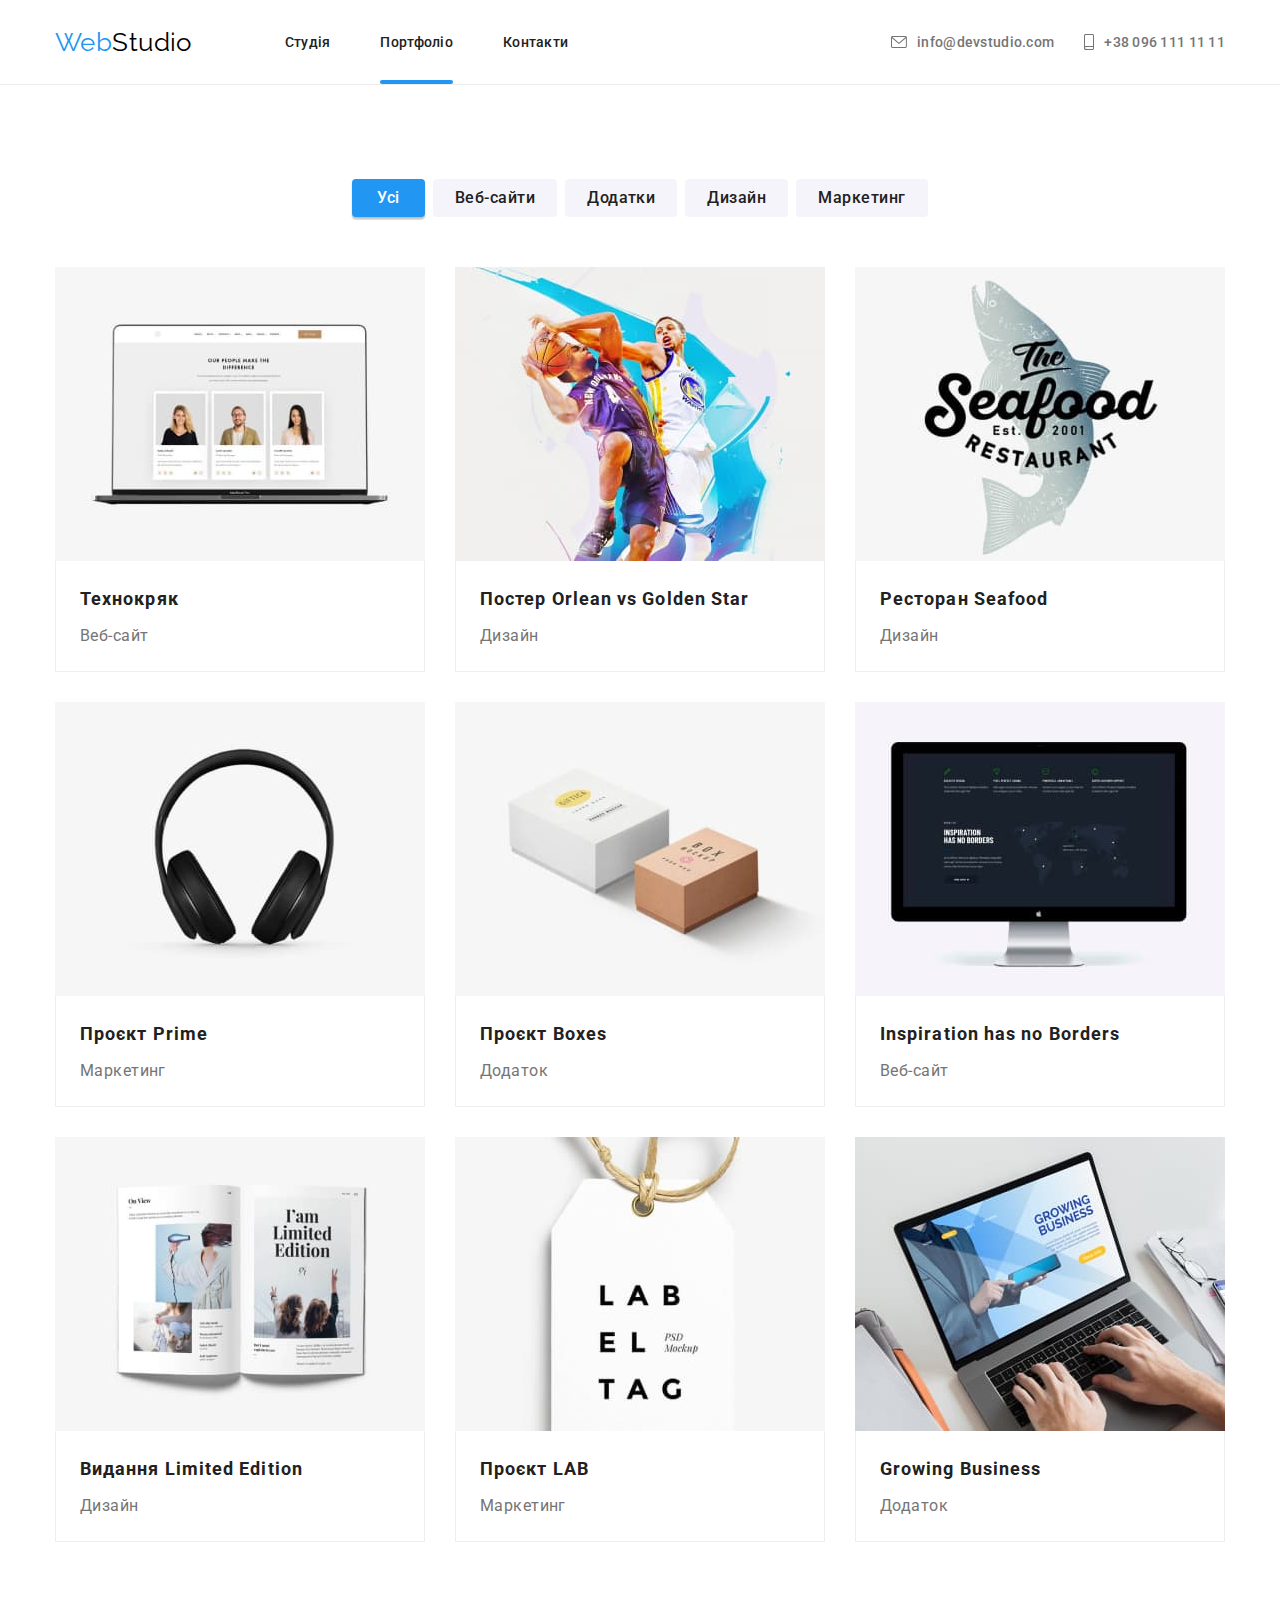
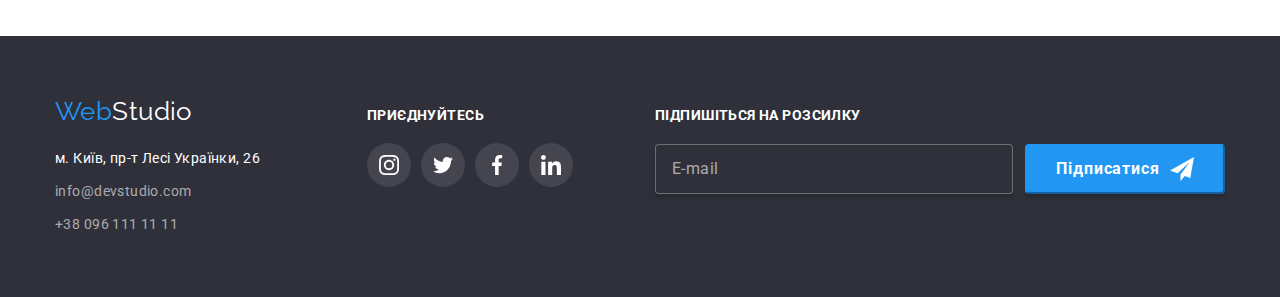
==== potfolio.html @ 87afaa9d "Initial commit" ====
<!DOCTYPE html>
<html lang="uk">
	<head>
		<meta charset="UTF-8" />
		<meta http-equiv="X-UA-Compatible" content="IE=edge" />
		<meta name="viewport" content="width=device-width, initial-scale=1.0" />
		<title>Портфоліо</title>
		<link rel="preconnect" href="https://fonts.googleapis.com" />
		<link rel="preconnect" href="https://fonts.gstatic.com" crossorigin />
		<link
			href="https://fonts.googleapis.com/css2?family=Raleway:wght@700&family=Roboto:wght@400;500;700;900&display=swap"
			rel="stylesheet"
		/>
		<link
			rel="stylesheet"
			href=" https://cdnjs.cloudflare.com/ajax/libs/modern-normalize/1.1.0/modern-normalize.min.css"
		/>
		<link rel="stylesheet" href="./css/styles.css" />
	</head>
	<body>
		<!--Шапка-->
		<header class="header">
			<div class="container header-general">
				<nav class="header-nav">
					<a href="./index.html" lang="en" class="link logo">Web<span class="logo-header">Studio</span></a>
					<ul class="list header-nav-menu">
						<li class="header-nav-item"><a href="./index.html" class="link">Студія</a></li>
						<li class="header-nav-item">
							<a href="./potfolio.html" class="link menu-current">Портфоліо</a>
						</li>
						<li class="header-nav-item"><a href="#" class="link">Контакти</a></li>
					</ul>
				</nav>
				<ul class="list header-contacts">
					<li class="header-contacts-item">
						<a href="mailto:info@devstudio.com" class="link">
							<svg class="icon-mail" width="16" height="12">
								<use href="./images/sprite.svg#icon-header-envelope"></use>
							</svg>
							info@devstudio.com</a
						>
					</li>
					<li class="header-contacts-item">
						<a href="tel:+380961111111" class="link">
							<svg class="icon-phone" width="10" height="16">
								<use href="./images/sprite.svg#icon-header-smartphone"></use></svg
							>+38 096 111 11 11</a
						>
					</li>
				</ul>
			</div>
		</header>

		<main>
			<section class="section portfolio">
				<div class="container">
					<!-- Заголовок прихований -->
					<h1 class="portfolio-title">Портфоліо</h1>

					<!-- Фільтр портфоліо -->
					<ul class="list portfolio-filter">
						<li class="filter-item">
							<button type="button" class="filter-button filter-current">Усі</button>
						</li>
						<li class="filter-item">
							<button type="button" class="filter-button">Веб-сайти</button>
						</li>
						<li class="filter-item">
							<button type="button" class="filter-button">Додатки</button>
						</li>
						<li class="filter-item"><button type="button" class="filter-button">Дизайн</button></li>
						<li class="filter-item">
							<button type="button" class="filter-button">Маркетинг</button>
						</li>
					</ul>

					<!-- Список портфоліо -->

					<ul class="list cards-list">
						<li class="portfolio-item">
							<a href="" target="_blank" rel="noopener noreferrer" class="link portfolio-link">
								<div class="portfolio-card-thumb">
									<img class="card" src="./images/technocrack.jpg" alt="Технокряк" width="370" height="294" />

									<p class="portfolio-card-overlay">
										Ресурс пропонує комплексні пропозиції з різним рівнем функціоналу та сервісів. Все це дозволить
										відвідувачу отримати вичерпні відомості про компанію чи приватну особу.
									</p>
								</div>
								<div class="portfolio-card-footer">
									<h2 class="portfolio-sub-title">Технокряк</h2>
									<p class="portfolio-text">Веб-сайт</p>
								</div></a
							>
						</li>

						<li class="portfolio-item">
							<a href="" target="_blank" rel="noopener noreferrer" class="link portfolio-link">
								<div class="portfolio-card-thumb">
									<img
										class="card"
										src="./images/new-orlean-golden-star.jpg"
										alt="Постер New Orlean vs Golden Star"
										width="370"
										height="294"
									/>
									<p class="portfolio-card-overlay">
										Lorem ipsum dolor sit amet consectetur, adipisicing elit. Culpa quos eius quia eveniet sapiente sunt
										architecto tempora perspiciatis esse reiciendis!
									</p>
								</div>
								<div class="portfolio-card-footer">
									<h2 class="portfolio-sub-title"> Постер <span lang="en">Orlean vs Golden Star</span> </h2>
									<p class="portfolio-text">Дизайн</p>
								</div></a
							>
						</li>
						<li class="portfolio-item">
							<a href="" target="_blank" rel="noopener noreferrer" class="link portfolio-link">
								<div class="portfolio-card-thumb">
									<img class="card" src="./images/seafood.jpg" alt="Ресторан Seafood" width="370" height="294" />
									<p class="portfolio-card-overlay">
										Lorem ipsum dolor sit amet consectetur, adipisicing elit. Culpa quos eius quia eveniet sapiente sunt
										architecto tempora perspiciatis esse reiciendis!
									</p>
								</div>
								<div class="portfolio-card-footer">
									<h2 class="portfolio-sub-title">Ресторан <span lang="en">Seafood</span></h2>
									<p class="portfolio-text">Дизайн</p>
								</div></a
							>
						</li>
						<li class="portfolio-item">
							<a href="" target="_blank" rel="noopener noreferrer" class="link portfolio-link">
								<div class="portfolio-card-thumb">
									<img class="card" src="./images/prime.jpg" alt="Проєкт Prime" width="370" height="294" />
									<p class="portfolio-card-overlay">
										Lorem ipsum dolor sit amet consectetur, adipisicing elit. Culpa quos eius quia eveniet sapiente sunt
										architecto tempora perspiciatis esse reiciendis!
									</p>
								</div>
								<div class="portfolio-card-footer">
									<h2 class="portfolio-sub-title">Проєкт <span lang="en">Prime</span></h2>
									<p class="portfolio-text">Маркетинг</p>
								</div></a
							>
						</li>
						<li class="portfolio-item">
							<a href="" target="_blank" rel="noopener noreferrer" class="link portfolio-link">
								<div class="portfolio-card-thumb">
									<img class="card" src="./images/boxes.jpg" alt="Проєкт Boxes" width="370" height="294" />
									<p class="portfolio-card-overlay">
										Lorem ipsum dolor sit amet consectetur, adipisicing elit. Culpa quos eius quia eveniet sapiente sunt
										architecto tempora perspiciatis esse reiciendis!
									</p>
								</div>
								<div class="portfolio-card-footer">
									<h2 class="portfolio-sub-title">Проєкт <span lang="en">Boxes</span></h2>
									<p class="portfolio-text">Додаток</p>
								</div></a
							>
						</li>
						<li class="portfolio-item">
							<a href="" target="_blank" rel="noopener noreferrer" class="link portfolio-link">
								<div class="portfolio-card-thumb">
									<img
										class="card"
										src="./images/inspiration-has-no-border.jpg"
										alt="Inspiration has no Borders"
										width="370"
										height="294"
									/>
									<p class="portfolio-card-overlay">
										Lorem ipsum dolor sit amet consectetur, adipisicing elit. Culpa quos eius quia eveniet sapiente sunt
										architecto tempora perspiciatis esse reiciendis!
									</p>
								</div>
								<div class="portfolio-card-footer">
									<h2 lang="en" class="portfolio-sub-title">Inspiration has no Borders</h2>
									<p class="portfolio-text">Веб-сайт</p>
								</div></a
							>
						</li>
						<li class="portfolio-item">
							<a href="" target="_blank" rel="noopener noreferrer" class="link portfolio-link">
								<div class="portfolio-card-thumb">
									<img
										class="card"
										src="./images/limited-edition.jpg"
										alt="Видання Limited Edition"
										width="370"
										height="294"
									/>
									<p class="portfolio-card-overlay">
										Lorem ipsum dolor sit amet consectetur, adipisicing elit. Culpa quos eius quia eveniet sapiente sunt
										architecto tempora perspiciatis esse reiciendis!
									</p>
								</div>
								<div class="portfolio-card-footer">
									<h2 class="portfolio-sub-title"> Видання <span lang="en">Limited Edition</span> </h2>
									<p class="portfolio-text">Дизайн</p>
								</div></a
							>
						</li>
						<li class="portfolio-item">
							<a href="" target="_blank" rel="noopener noreferrer" class="link portfolio-link">
								<div class="portfolio-card-thumb">
									<img class="card" src="./images/lab.jpg" alt="Проєкт LAB" width="370" height="294" />
									<p class="portfolio-card-overlay">
										Lorem ipsum dolor sit amet consectetur, adipisicing elit. Culpa quos eius quia eveniet sapiente sunt
										architecto tempora perspiciatis esse reiciendis!
									</p>
								</div>
								<div class="portfolio-card-footer">
									<h2 class="portfolio-sub-title">Проєкт <span lang="en">LAB</span></h2>
									<p class="portfolio-text">Маркетинг</p>
								</div></a
							>
						</li>
						<li class="portfolio-item">
							<a href="" target="_blank" rel="noopener noreferrer" class="link portfolio-link">
								<div class="portfolio-card-thumb">
									<img
										class="card"
										src="./images/growing-buisness.jpg"
										alt="Growing Business"
										width="370"
										height="294"
									/>
									<p class="portfolio-card-overlay">
										Lorem ipsum dolor sit amet consectetur, adipisicing elit. Culpa quos eius quia eveniet sapiente sunt
										architecto tempora perspiciatis esse reiciendis!
									</p>
								</div>
								<div class="portfolio-card-footer">
									<h2 lang="en" class="portfolio-sub-title">Growing Business</h2>
									<p class="portfolio-text">Додаток</p>
								</div></a
							>
						</li>
					</ul>
				</div>
			</section>
		</main>

		<!--Підвал-->
		<footer class="footer">
			<div class="container">
				<div class="footer-general-adress">
					<a href="./index.html" lang="en" class="logo link">Web<span class="logo-footer">Studio</span></a>
					<address>
						<ul class="list footer-adress">
							<li class="footer-item">
								<a
									href="https://goo.gl/maps/uNxrcM7Ruqw2PwGc9"
									target="_blank"
									rel="noopener noreferrer"
									class="link footer-adress-link"
									>м. Київ, пр-т Лесі Українки, 26</a
								>
							</li>
							<li class="footer-item">
								<a href="mailto:info@devstudio.com" class="link footer-link-contacts">info@devstudio.com</a>
							</li>
							<li class="footer-item">
								<a href="tel:+380961111111" class="link footer-link-contacts">+38 096 111 11 11</a>
							</li>
						</ul>
					</address>
				</div>
				<div class="footer-social-net">
					<p class="footer-social-net-text">Приєднуйтесь</p>
					<ul class="list footer-social-net-list">
						<li class="footer-social-net-item">
							<a href="#" class="link footer-social-net-link">
								<svg class="footer-social-net-icon" width="20" height="20">
									<use href="./images/sprite.svg#icon-social-instagram"></use>
								</svg>
							</a>
						</li>
						<li class="footer-social-net-item">
							<a href="#" class="link footer-social-net-link">
								<svg class="footer-social-net-icon" width="20" height="20">
									<use href="./images/sprite.svg#icon-social-twitter"></use></svg
							></a>
						</li>
						<li class="footer-social-net-item">
							<a href="#" class="link footer-social-net-link">
								<svg class="footer-social-net-icon" width="20" height="20">
									<use href="./images/sprite.svg#icon-social-facebook"></use></svg
							></a>
						</li>
						<li class="footer-social-net-item">
							<a href="#" class="link footer-social-net-link">
								<svg class="footer-social-net-icon" width="20" height="20">
									<use href="./images/sprite.svg#icon-social-linkedin"></use></svg
							></a>
						</li>
					</ul>
				</div>
				<div class="footer-mailing">
					<p class="form-text">Підпишіться на розсилку</p>
					<form class="footer-form">
						<input type="email" name="email" aria-label="E-mail" class="footer-input" placeholder="E-mail" />
						<button type="submit" class="footer-submit"
							>Підписатися
							<svg class="footer-submit-icon" width="24" height="24">
								<use href="./images/sprite.svg#icon-send"></use>
							</svg>
						</button>
					</form>
				</div>
			</div>
		</footer>
	</body>
</html>
---- css/styles.css ----
/* Загальні стилі */

:root {
	/* Основний колір */
	--main-color: #757575;
	/* Допоміжний колір (герой, ховер на синіх кнопках, бекграунд) */
	--secondary-color: #ffffff;
	/* Колір заголовків */
	--header-color: #212121;
	/* Ультрачорний для логотипу */
	--logo-black-color: #000000;
	/* Синій для логотипу, кнопок та ховеру */
	--hover-blue-color: #2196f3;
	/* Синій для ховеру кнопок фільтра */
	--button-hover-color: #188ce8;
	/* Колір бекграунду у футері та герої */
	--footer-bcg: #2f303a;
	/* Колір бекграунду у секції команди */
	--secondary-bcg: #f5f4fa;
	/* Колір тексту в контактах футера */
	--adress-footer-color: rgba(255, 255, 255, 0.6);
	/* Колір рамок портфоліо */
	--cards-border-color: #eeeeee;
	/* Колір рамки шапки */
	--header-border-color: #ececec;
	/* Колір іконок */
	--icon-color: #afb1b8;
	/* Колір фону іконок */
	--bcg-footer-icon: rgba(255, 255, 255, 0.1);
	/* Колір фону карток у "Чим ми займаємося" */
	--work-card-bcg-color: rgba(47, 48, 58, 0.8);
	/* Колір фону спливаючого вікна */
	--portfolio-overlay: rgba(33, 150, 243, 0.9);
	/* Час анімації */
	--time-transition: cubic-bezier(0.4, 0, 0.2, 1);
	/* Колір фону оверлея */
	--bcg-overlay: rgba(0, 0, 0, 0.2);
	/* Колір кола кнопки оверлея */
	--modal-button-circle: rgba(0, 0, 0, 0.1);
	/* Колір бордера у форм */
	--border-form: rgba(255, 255, 255, 0.3);
}

body {
	color: var(--main-color);
	background-color: var(--secondary-color);

	font-family: "Roboto", sans-serif;
	font-size: 14px;
	letter-spacing: 0.03em;
}
.link {
	text-decoration: none;
	color: inherit;
}
.list {
	list-style-type: none;
	padding: 0;
	margin: 0;
}

p,
h1,
h2,
h3 {
	padding: 0;
	margin: 0;
}

textarea {
	resize: none;
}

.container {
	width: 1200px;

	margin-right: auto;
	margin-left: auto;
	padding-left: 15px;
	padding-right: 15px;
}

.section {
	padding-top: 94px;
	padding-bottom: 94px;
}

.card {
	display: block;
}

/* 
Для header */

.header-general {
	display: flex;
}

.header-nav {
	display: flex;
	align-items: center;
}

.logo {
	margin-right: 93px;

	color: var(--hover-blue-color);

	font-family: "Raleway";
	font-size: 26px;
	line-height: 1.19;
}
.logo > .logo-header {
	color: var(--logo-black-color);
}

.header-contacts {
	margin-left: auto;
}

.header-nav-menu,
.header-contacts {
	display: flex;

	font-weight: 500;
	line-height: 1.43;
	letter-spacing: 0.02em;
}

.header-nav-menu {
	gap: 50px;
}

.header-contacts {
	gap: 30px;
}

.header-nav-item {
	flex-basis: calc((100% - 100px) / 3);
}
.header-contacts-item {
	flex-basis: calc((100% - 30px) / 2);
}
.header-nav-menu .link,
.header-contacts .link {
	display: flex;
	align-items: center;
	gap: 10px;

	padding-top: 32px;
	padding-bottom: 32px;

	transition: color 250ms var(--time-transition);
}

.header-nav-item .link {
	color: var(--header-color);
}

.menu-current {
	color: var(--hover-blue-color);
	position: relative;
}

.menu-current::after {
	content: "";
	position: absolute;
	bottom: 0;
	left: 0;

	width: 100%;
	height: 4px;

	background-color: var(--hover-blue-color);
	border-radius: 2px;
}

.header-nav-menu .link:hover,
.header-nav-menu .link:focus,
.header-contacts .link:hover,
.header-contacts .link:focus {
	color: var(--hover-blue-color);

	outline: transparent;
}

.icon-mail,
.icon-phone {
	display: block;
	fill: currentColor;
}

/* Нижня межа шапки */
.header {
	border-bottom: solid 1px var(--header-border-color);
}

/* Для героя */

.hero {
	max-width: 1600px;

	margin-left: auto;
	margin-right: auto;
	padding-top: 200px;
	padding-bottom: 200px;

	color: var(--secondary-color);
	background-color: var(--footer-bcg);
	background-image: linear-gradient(rgba(47, 48, 58, 0.4), rgba(47, 48, 58, 0.4)), url(../images/hero.jpg);
	background-repeat: no-repeat;

	text-align: center;
}

.hero-title {
	width: 696px;

	margin-bottom: 30px;
	margin-left: auto;
	margin-right: auto;

	font-weight: 900;
	font-size: 44px;
	line-height: 1.36;

	letter-spacing: 0.06em;
	text-transform: uppercase;
}

.hero .button {
	padding: 10px 32px;

	font-family: inherit;
	font-weight: 700;
	font-size: 16px;
	line-height: 1.88;
	letter-spacing: 0.06em;

	background-color: var(--hover-blue-color);
	color: var(--secondary-color);

	border-color: var(--hover-blue-color);
	border-radius: 4px;

	box-shadow: 0px 4px 4px rgba(0, 0, 0, 0.15);
	cursor: pointer;

	transition: background-color 250ms var(--time-transition);
}
.hero .button:hover,
.hero .button:focus {
	background-color: var(--button-hover-color);

	outline: transparent;
}

/* Заховані заголовки */

.portfolio-title,
.features-title {
	position: absolute;
	width: 1px;
	height: 1px;
	margin: -1px;
	border: 0;
	padding: 0;
	white-space: nowrap;
	clip-path: inset(100%);
	clip: rect(0 0 0 0);
	overflow: hidden;
}
/* Секція особливостей */

.section.features {
	padding-bottom: 0;
}

.features-sub-title {
	margin-bottom: 10px;

	color: var(--header-color);

	font-size: 14px;
	line-height: 1.14;
	text-transform: uppercase;
}

.features-text {
	line-height: 1.71;
}

.features-list {
	display: flex;
	gap: 30px;
}

.feauteres-item {
	flex-basis: calc((100% - 90px) / 4);
}

.features-icons {
	width: 270px;
	height: 120px;

	display: flex;
	align-items: center;
	justify-content: center;

	margin-bottom: 30px;

	background-color: var(--secondary-bcg);
}

/* Секції команди та особливостей*/

.work-title,
.team-title,
.clients-title {
	margin-bottom: 50px;

	color: var(--header-color);

	font-size: 36px;
	line-height: 1.17;
	letter-spacing: 0.03em;
	text-align: center;
}

.work-list,
.team-list {
	display: flex;
	gap: 30px;
}

.work-item {
	position: relative;
	flex-basis: calc((100% - 60px) / 3);
	z-index: 1;
}

.card-name {
	position: absolute;
	bottom: 0;
	left: 0;
	width: 100%;
	height: 70px;

	display: flex;
	justify-content: center;
	align-items: center;

	font-weight: 700;
	line-height: 1.14;

	text-transform: uppercase;

	color: var(--secondary-color);
	background-color: var(--work-card-bcg-color);
}

.team {
	background-color: var(--secondary-bcg);
}

.team-item {
	flex-basis: calc((100% - 90px) / 4);

	padding-bottom: 30px;

	border-bottom-left-radius: 4px;
	border-bottom-right-radius: 4px;
	background-color: var(--secondary-color);
	box-shadow: 0px 2px 1px rgba(0, 0, 0, 0.2), 0px 1px 1px rgba(0, 0, 0, 0.14), 0px 1px 3px rgba(0, 0, 0, 0.12);
}

.team-item .card {
	margin-bottom: 30px;
}

.team-sub-title {
	margin-bottom: 10px;

	color: var(--header-color);

	font-weight: 500;
	font-size: 16px;
	line-height: 1.19;
	letter-spacing: 0.03em;
	text-align: center;
}

.team-text {
	margin-bottom: 16px;

	font-size: 16px;
	line-height: 1.19;
	text-align: center;
}

.social-net-list {
	display: flex;
	gap: 10px;

	align-items: center;
	justify-content: center;
}

.social-net-item {
	width: 44px;
	height: 44px;
}

.social-net-link {
	width: 100%;
	height: 100%;

	display: flex;
	align-items: center;
	justify-content: center;

	color: var(--icon-color);

	border-radius: 50%;

	transition: color 250ms var(--time-transition), background-color 250ms var(--time-transition);
}

.social-net-link:hover,
.social-net-link:focus {
	color: var(--secondary-color);
	background-color: var(--hover-blue-color);

	outline: transparent;
}
.social-net-icon {
	display: block;
	fill: currentColor;
}

/* Секція клієнти */

.clients-list {
	display: flex;
	align-items: center;
	gap: 30px;
}

.clients-item {
	width: 170px;
	height: 92px;
}

.clients-link {
	width: 100%;
	height: 100%;

	display: flex;
	align-items: center;
	justify-content: center;

	color: var(--icon-color);
	border: 1px solid var(--icon-color);

	border-radius: 4px;

	transition: color 250ms var(--time-transition), outline-color 250ms var(--time-transition),
		border-color 250ms var(--time-transition);
}

.icon-clients {
	display: block;
	fill: currentColor;
}

.clients-link:hover,
.clients-link:focus {
	color: var(--hover-blue-color);
	border-color: var(--hover-blue-color);

	outline-color: var(--hover-blue-color);
}

/* Для фільтра портфоліо*/

.portfolio-filter {
	display: flex;
	justify-content: center;
	gap: 8px;

	margin-bottom: 50px;
}

.filter-button {
	padding: 6px 22px;

	color: var(--header-color);
	background-color: var(--secondary-bcg);

	font-family: inherit;
	font-weight: 500;
	font-size: 16px;
	line-height: 1.62;
	letter-spacing: 0.03em;

	cursor: pointer;

	border-radius: 4px;
	border: none;

	transition: color 250ms var(--time-transition), background-color 250ms var(--time-transition),
		box-shadow 250ms var(--time-transition);
}

.filter-button:hover,
.filter-button:focus {
	background-color: var(--hover-blue-color);
	color: var(--secondary-color);

	box-shadow: 0px 2px 2px rgba(0, 0, 0, 0.12), 0px 1px 2px rgba(0, 0, 0, 0.08), 0px 3px 1px rgba(0, 0, 0, 0.1);

	outline: transparent;
}

.filter-current {
	padding: 6px 25px;

	background-color: var(--hover-blue-color);
	color: var(--secondary-color);

	box-shadow: 0px 2px 2px rgba(0, 0, 0, 0.12), 0px 1px 2px rgba(0, 0, 0, 0.08), 0px 3px 1px rgba(0, 0, 0, 0.1);
}

/* Секція портфоліо */

.cards-list {
	display: flex;
	flex-wrap: wrap;
	gap: 30px;
}

.portfolio-item {
	flex-basis: calc((100% - 60px) / 3);
}

.portfolio-card-footer {
	padding-top: 20px;
	padding-bottom: 20px;
	padding-left: 24px;
	padding-right: 24px;

	border-left: 1px solid var(--cards-border-color);
	border-right: 1px solid var(--cards-border-color);
	border-bottom: 1px solid var(--cards-border-color);
}

.portfolio-sub-title {
	margin-bottom: 4px;

	color: var(--header-color);

	font-size: 18px;
	line-height: 2;
	letter-spacing: 0.06em;
}

.portfolio-text {
	font-size: 16px;
	line-height: 1.875;
}

.portfolio-card-thumb {
	position: relative;
	overflow: hidden;
}

.portfolio-card-overlay {
	position: absolute;
	top: 0;
	left: 0;
	width: 100%;
	height: 100%;

	padding: 63px 24px;

	font-size: 18px;
	line-height: 1.56;

	color: var(--secondary-color);
	background-color: var(--portfolio-overlay);

	transform: translateY(100%);
	transition: transform 250ms var(--time-transition);
}

.portfolio-link {
	display: block;

	transition: box-shadow 250ms var(--time-transition);
}

.portfolio-link:hover,
.portfolio-link:focus {
	box-shadow: 1px 4px 6px rgba(0, 0, 0, 0.16), 0px 4px 4px rgba(0, 0, 0, 0.06), 0px 1px 1px rgba(0, 0, 0, 0.12);
	outline: transparent;
}

.portfolio-link:hover .portfolio-card-overlay,
.portfolio-link:focus .portfolio-card-overlay {
	transform: translateY(0);
}

/* 
footer */

.footer {
	padding-top: 60px;
	padding-bottom: 60px;

	background-color: var(--footer-bcg);
}

.footer .container {
	display: flex;
	align-items: baseline;
	justify-content: space-between;
}

.logo > .logo-footer {
	color: var(--secondary-color);
}

.footer .logo {
	display: inline-block;

	margin-bottom: 20px;
}

.footer-adress-link,
.footer-link-contacts {
	transition: color 250ms var(--time-transition);
}

.footer-adress-link:hover,
.footer-adress-link:focus,
.footer-link-contacts:hover,
.footer-link-contacts:focus {
	color: var(--hover-blue-color);

	outline: transparent;
}

.footer-adress,
.footer-social-net-list {
	color: var(--secondary-color);

	font-style: normal;
	line-height: 1.71;
}

.footer-adress .footer-item:not(:last-child) {
	margin-bottom: 9px;
}

.footer-link-contacts {
	color: var(--adress-footer-color);
}

.footer-social-net-list {
	display: flex;
	align-items: center;
	justify-content: center;
	gap: 10px;
}
.footer-social-net-item {
	width: 44px;
	height: 44px;
}

.footer-social-net-link {
	width: 100%;
	height: 100%;

	display: flex;
	align-items: center;
	justify-content: center;

	color: var(--secondary-color);

	background-color: var(--bcg-footer-icon);
	border-radius: 50%;

	transition: background-color 250ms var(--time-transition);
}

.footer-social-net-link:hover,
.footer-social-net-link:focus {
	background-color: var(--hover-blue-color);

	outline: transparent;
}
.footer-social-net-icon {
	display: block;
	fill: currentColor;
}
.footer-social-net-text {
	margin-bottom: 20px;

	color: var(--secondary-color);

	font-weight: 700;
	text-transform: uppercase;
}

.footer-mailing {
	width: 570px;
}

.footer-form {
	display: flex;
	align-items: center;
	gap: 12px;
}
.form-text {
	margin-bottom: 20px;

	font-weight: 700;
	line-height: 1.14;
	text-transform: uppercase;
	color: var(--secondary-color);
}
.footer-input {
	width: 100%;
	height: 50px;
	padding-left: 16px;

	font-family: inherit;
	font-size: 16px;
	line-height: 1.25;
	letter-spacing: 0.03em;

	color: var(--logo-black-color);
	background-color: var(--footer-bcg);
	border: 1px solid var(--border-form);
	border-radius: 4px;
	box-shadow: 0px 4px 4px rgba(0, 0, 0, 0.15);

	transition: border-color 250ms var(--time-transition), outline 250ms var(--time-transition);
}

.footer-input::placeholder {
	color: var(--adress-footer-color);
}

.footer-input:hover,
.footer-input:focus {
	border-color: var(--hover-blue-color);
	outline: 1px solid var(--hover-blue-color);
}

.footer-submit {
	display: flex;
	flex-shrink: 0;
	align-items: center;
	justify-content: center;
	gap: 10px;

	width: 200px;
	height: 50px;

	font-family: inherit;
	font-weight: 700;
	font-size: 16px;
	line-height: 1.875;
	letter-spacing: 0.06em;

	color: var(--secondary-color);
	background-color: var(--hover-blue-color);
	border-color: var(--hover-blue-color);

	border-radius: 4px;
	box-shadow: 0px 4px 4px rgba(0, 0, 0, 0.15);

	cursor: pointer;

	transition: background-color 250ms var(--time-transition);
}

.footer-submit:hover,
.footer-submit:focus {
	background-color: var(--button-hover-color);
	outline: transparent;
}

/* Модальне вiкно */

.backdrop {
	position: fixed;
	top: 0;
	left: 0;
	width: 100%;
	height: 100%;
	z-index: 10;

	background-color: var(--bcg-overlay);

	opacity: 1;

	transition: opacity 500ms cubic-bezier(0.4, 0, 0.2, 1), visibility 500ms cubic-bezier(0.4, 0, 0.2, 1);
}

.is-hidden {
	visibility: hidden;
	opacity: 0;
	pointer-events: none;
}

.is-hidden .modal {
	transform: translate(-50%, -50%) scale(0.2);
}

.modal {
	position: absolute;
	top: 50%;
	left: 50%;
	transform: translate(-50%, -50%) scale(1);

	height: 581px;
	width: 528px;
	padding: 40px;

	background-color: var(--secondary-color);
	border-radius: 4px;
	box-shadow: 0px 2px 1px rgba(0, 0, 0, 0.2), 0px 1px 1px rgba(0, 0, 0, 0.14), 0px 1px 3px rgba(0, 0, 0, 0.12);

	transition: transform 500ms var(--time-transition), box-shadow 500ms var(--time-transition);
}

.modal-button {
	position: absolute;
	top: 8px;
	right: 8px;
	width: 30px;
	height: 30px;
	padding: 6px;
	display: flex;
	align-items: center;
	justify-content: center;

	background-color: var(--secondary-color);

	border-radius: 50%;
	border: 1px solid var(--modal-button-circle);

	cursor: pointer;

	transition: border-color 250ms var(--time-transition), outline 250ms var(--time-transition),
		color 250ms var(--time-transition);
}

.modal-button:hover,
.modal-button:focus {
	border-color: var(--hover-blue-color);
	color: var(--hover-blue-color);

	outline: 1px solid var(--hover-blue-color);
}

.icon-modal {
	fill: currentColor;
}
.modal-form {
	display: flex;
	flex-direction: column;
	align-items: center;
	justify-content: center;
}

.modal-text {
	margin-bottom: 12px;

	font-weight: 700;
	font-size: 20px;
	line-height: 1.15;

	color: var(--header-color);
}

.form-field {
	position: relative;
	display: flex;
	flex-direction: column;
	width: 100%;

	margin-bottom: 10px;
}

.modal-label {
	margin-bottom: 4px;

	font-size: 12px;
	line-height: 1.17;
	letter-spacing: 0.01em;
}

.modal-input {
	height: 40px;
	padding-left: 42px;

	font-family: inherit;
	font-size: 16px;
	line-height: 1.25;
	letter-spacing: 0.03em;

	color: var(--logo-black-color);
	border: 1px solid rgba(33, 33, 33, 0.2);
	border-radius: 4px;

	transition: border-color 250ms var(--time-transition), outline 250ms var(--time-transition);
}

.modal-input::placeholder {
	color: rgba(117, 117, 117, 0.5);
}

.modal-icon {
	position: absolute;
	left: 12px;
	top: 29px;

	fill: var(--logo-black-color);

	transition: fill 250ms var(--time-transition);
}

.modal-input:focus {
	border-color: var(--hover-blue-color);
	outline: 1px solid var(--hover-blue-color);
}

.modal-input:focus + .modal-icon {
	fill: var(--hover-blue-color);
}

.form-textarea {
	display: flex;
	flex-direction: column;
	width: 100%;

	margin-bottom: 20px;
}

.modal-textarea {
	padding-left: 16px;

	font-family: inherit;
	font-size: 12px;
	line-height: 1.17;
	letter-spacing: 0.01em;

	color: var(--logo-black-color);
	border: 1px solid rgba(33, 33, 33, 0.2);
	border-radius: 4px;

	transition: border-color 250ms var(--time-transition), outline 250ms var(--time-transition);
}

.modal-textarea::placeholder {
	color: rgba(117, 117, 117, 0.5);
}

.modal-textarea:focus {
	border-color: var(--hover-blue-color);
	outline: 1px solid var(--hover-blue-color);
}

.modal-checkbox {
	position: relative;
	width: 100%;

	margin-bottom: 30px;
}

.checkbox-text {
	font-size: 14px;
	line-height: 1.71;
	letter-spacing: 0.03em;

	padding-left: 42px;
}

.checkbox-link {
	color: var(--hover-blue-color);

	cursor: pointer;
}

.checkbox {
	position: absolute;
	width: 1px;
	height: 1px;
	margin: -1px;
	border: 0;
	padding: 0;
	clip: rect(0 0 0 0);
	overflow: hidden;
}

.checkbox-icon {
	position: absolute;
	left: 12px;
	top: 50%;
	transform: translate(calc(-50% + 12px), -50%);
	display: block;

	border: 2px solid var(--header-color);
	border-radius: 2px;

	transition: border-color 250ms var(--time-transition);

	cursor: pointer;
}

.checkbox:checked + .checkbox-icon {
	border-color: transparent;
	background-color: var(--hover-blue-color);
}

.modal-submit {
	display: flex;
	align-items: center;
	justify-content: center;

	width: 200px;
	height: 50px;

	font-family: inherit;
	font-weight: 700;
	font-size: 16px;
	line-height: 1.875;
	letter-spacing: 0.06em;

	color: var(--secondary-color);
	background-color: var(--hover-blue-color);
	border-color: var(--hover-blue-color);

	border-radius: 4px;
	box-shadow: 0px 4px 4px rgba(0, 0, 0, 0.15);

	cursor: pointer;

	transition: background-color 250ms var(--time-transition);
}

.modal-submit:hover,
.modal-submit:focus {
	background-color: var(--button-hover-color);
	outline: transparent;
}
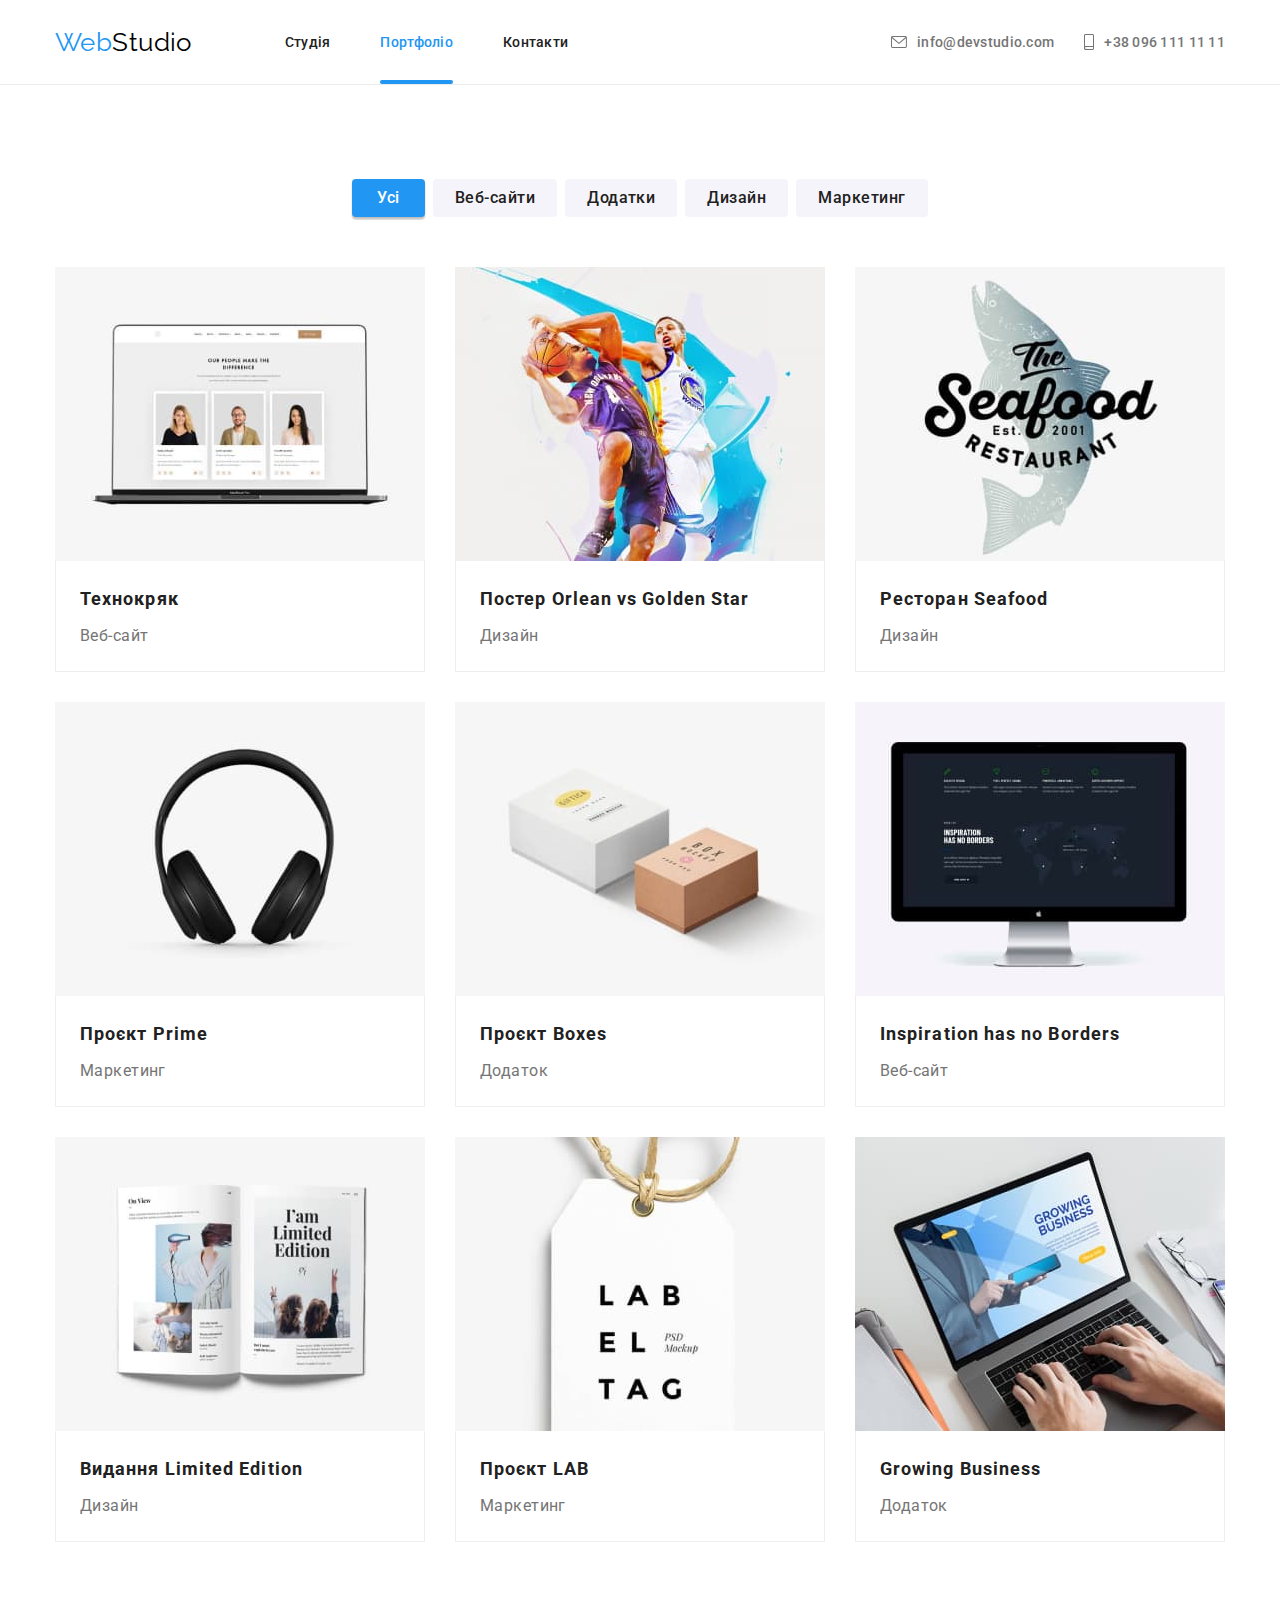
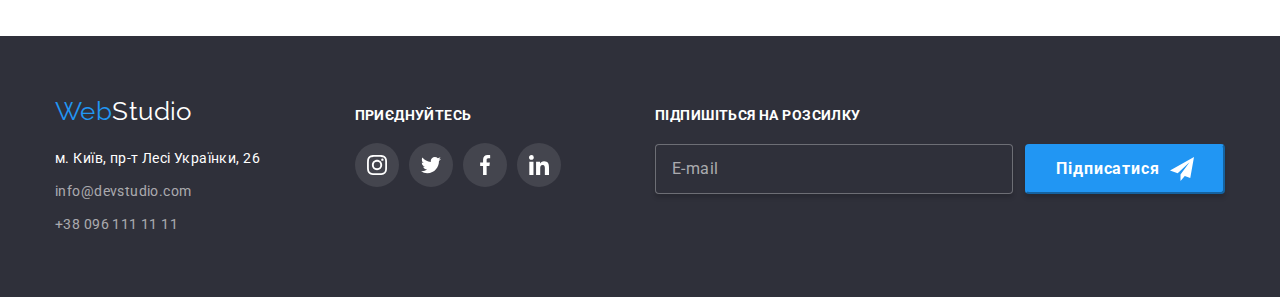
==== commit 0b15124c: "Рефакторинг" ====
--- a/potfolio.html
+++ b/potfolio.html
@@ -15,34 +15,38 @@
 			rel="stylesheet"
 			href=" https://cdnjs.cloudflare.com/ajax/libs/modern-normalize/1.1.0/modern-normalize.min.css"
 		/>
-		<link rel="stylesheet" href="./css/styles.css" />
+		<link rel="stylesheet" href="./css/main.min.css" />
 	</head>
 	<body>
 		<!--Шапка-->
-		<header class="header">
-			<div class="container header-general">
-				<nav class="header-nav">
-					<a href="./index.html" lang="en" class="link logo">Web<span class="logo-header">Studio</span></a>
-					<ul class="list header-nav-menu">
-						<li class="header-nav-item"><a href="./index.html" class="link">Студія</a></li>
-						<li class="header-nav-item">
-							<a href="./potfolio.html" class="link menu-current">Портфоліо</a>
-						</li>
-						<li class="header-nav-item"><a href="#" class="link">Контакти</a></li>
+		<header class="page-header">
+			<div class="container page-header__container">
+				<nav class="navigation">
+					<a href="./index.html" lang="en" class="logo logo__header"
+						>Web<span class="logo--header-part">Studio</span></a
+					>
+					<ul class="navigation__menu">
+						<li class="navigation__item">
+							<a href="./index.html" class="navigation__link">Студія</a>
+						</li>
+						<li class="navigation__item"
+							><a href="./potfolio.html" class="navigation__link navigation-current">Портфоліо</a></li
+						>
+						<li class="navigation__item"><a href="#" class="navigation__link">Контакти</a></li>
 					</ul>
 				</nav>
-				<ul class="list header-contacts">
-					<li class="header-contacts-item">
-						<a href="mailto:info@devstudio.com" class="link">
-							<svg class="icon-mail" width="16" height="12">
+				<ul class="contacts">
+					<li class="contacts__item">
+						<a href="mailto:info@devstudio.com" class="contacts__link">
+							<svg class="contacts__icon" width="16" height="12">
 								<use href="./images/sprite.svg#icon-header-envelope"></use>
 							</svg>
 							info@devstudio.com</a
 						>
 					</li>
-					<li class="header-contacts-item">
-						<a href="tel:+380961111111" class="link">
-							<svg class="icon-phone" width="10" height="16">
+					<li class="contacts__item">
+						<a href="tel:+380961111111" class="contacts__link">
+							<svg class="contacts__icon" width="10" height="16">
 								<use href="./images/sprite.svg#icon-header-smartphone"></use></svg
 							>+38 096 111 11 11</a
 						>
@@ -52,189 +56,194 @@
 		</header>
 
 		<main>
-			<section class="section portfolio">
+			<section class="section">
 				<div class="container">
 					<!-- Заголовок прихований -->
-					<h1 class="portfolio-title">Портфоліо</h1>
+					<h1 class="section__title hidden">Портфоліо</h1>
 
 					<!-- Фільтр портфоліо -->
-					<ul class="list portfolio-filter">
-						<li class="filter-item">
-							<button type="button" class="filter-button filter-current">Усі</button>
-						</li>
-						<li class="filter-item">
-							<button type="button" class="filter-button">Веб-сайти</button>
-						</li>
-						<li class="filter-item">
-							<button type="button" class="filter-button">Додатки</button>
-						</li>
-						<li class="filter-item"><button type="button" class="filter-button">Дизайн</button></li>
-						<li class="filter-item">
-							<button type="button" class="filter-button">Маркетинг</button>
+					<ul class="filter">
+						<li class="filter__item">
+							<button type="button" class="filter__button filter__current">Усі</button>
+						</li>
+						<li class="filter__item">
+							<button type="button" class="filter__button">Веб-сайти</button>
+						</li>
+						<li class="filter__item">
+							<button type="button" class="filter__button">Додатки</button>
+						</li>
+						<li class="filter__item"> <button type="button" class="filter__button">Дизайн</button></li>
+						<li class="filter__item">
+							<button type="button" class="filter__button">Маркетинг</button>
 						</li>
 					</ul>
 
 					<!-- Список портфоліо -->
 
-					<ul class="list cards-list">
-						<li class="portfolio-item">
-							<a href="" target="_blank" rel="noopener noreferrer" class="link portfolio-link">
-								<div class="portfolio-card-thumb">
-									<img class="card" src="./images/technocrack.jpg" alt="Технокряк" width="370" height="294" />
-
-									<p class="portfolio-card-overlay">
+					<ul class="gallery">
+						<li class="gallery__item">
+							<a href="" target="_blank" rel="noopener noreferrer" class="gallery__link">
+								<div class="overlay">
+									<img class="gallery__img" src="./images/technocrack.jpg" alt="Технокряк" width="370" height="294" />
+									<p class="overlay__text">
 										Ресурс пропонує комплексні пропозиції з різним рівнем функціоналу та сервісів. Все це дозволить
 										відвідувачу отримати вичерпні відомості про компанію чи приватну особу.
 									</p>
 								</div>
-								<div class="portfolio-card-footer">
-									<h2 class="portfolio-sub-title">Технокряк</h2>
-									<p class="portfolio-text">Веб-сайт</p>
-								</div></a
-							>
-						</li>
-
-						<li class="portfolio-item">
-							<a href="" target="_blank" rel="noopener noreferrer" class="link portfolio-link">
-								<div class="portfolio-card-thumb">
-									<img
-										class="card"
+								<div class="gallery__footer">
+									<h2 class="gallery__title">Технокряк</h2>
+									<p class="gallery__text">Веб-сайт</p>
+								</div></a
+							>
+						</li>
+
+						<li class="gallery__item">
+							<a href="" target="_blank" rel="noopener noreferrer" class="gallery__link">
+								<div class="overlay">
+									<img
+										class="gallery__img"
 										src="./images/new-orlean-golden-star.jpg"
 										alt="Постер New Orlean vs Golden Star"
 										width="370"
 										height="294"
 									/>
-									<p class="portfolio-card-overlay">
-										Lorem ipsum dolor sit amet consectetur, adipisicing elit. Culpa quos eius quia eveniet sapiente sunt
-										architecto tempora perspiciatis esse reiciendis!
-									</p>
-								</div>
-								<div class="portfolio-card-footer">
-									<h2 class="portfolio-sub-title"> Постер <span lang="en">Orlean vs Golden Star</span> </h2>
-									<p class="portfolio-text">Дизайн</p>
-								</div></a
-							>
-						</li>
-						<li class="portfolio-item">
-							<a href="" target="_blank" rel="noopener noreferrer" class="link portfolio-link">
-								<div class="portfolio-card-thumb">
-									<img class="card" src="./images/seafood.jpg" alt="Ресторан Seafood" width="370" height="294" />
-									<p class="portfolio-card-overlay">
-										Lorem ipsum dolor sit amet consectetur, adipisicing elit. Culpa quos eius quia eveniet sapiente sunt
-										architecto tempora perspiciatis esse reiciendis!
-									</p>
-								</div>
-								<div class="portfolio-card-footer">
-									<h2 class="portfolio-sub-title">Ресторан <span lang="en">Seafood</span></h2>
-									<p class="portfolio-text">Дизайн</p>
-								</div></a
-							>
-						</li>
-						<li class="portfolio-item">
-							<a href="" target="_blank" rel="noopener noreferrer" class="link portfolio-link">
-								<div class="portfolio-card-thumb">
-									<img class="card" src="./images/prime.jpg" alt="Проєкт Prime" width="370" height="294" />
-									<p class="portfolio-card-overlay">
-										Lorem ipsum dolor sit amet consectetur, adipisicing elit. Culpa quos eius quia eveniet sapiente sunt
-										architecto tempora perspiciatis esse reiciendis!
-									</p>
-								</div>
-								<div class="portfolio-card-footer">
-									<h2 class="portfolio-sub-title">Проєкт <span lang="en">Prime</span></h2>
-									<p class="portfolio-text">Маркетинг</p>
-								</div></a
-							>
-						</li>
-						<li class="portfolio-item">
-							<a href="" target="_blank" rel="noopener noreferrer" class="link portfolio-link">
-								<div class="portfolio-card-thumb">
-									<img class="card" src="./images/boxes.jpg" alt="Проєкт Boxes" width="370" height="294" />
-									<p class="portfolio-card-overlay">
-										Lorem ipsum dolor sit amet consectetur, adipisicing elit. Culpa quos eius quia eveniet sapiente sunt
-										architecto tempora perspiciatis esse reiciendis!
-									</p>
-								</div>
-								<div class="portfolio-card-footer">
-									<h2 class="portfolio-sub-title">Проєкт <span lang="en">Boxes</span></h2>
-									<p class="portfolio-text">Додаток</p>
-								</div></a
-							>
-						</li>
-						<li class="portfolio-item">
-							<a href="" target="_blank" rel="noopener noreferrer" class="link portfolio-link">
-								<div class="portfolio-card-thumb">
-									<img
-										class="card"
+									<p class="overlay__text">
+										Lorem ipsum dolor sit amet consectetur, adipisicing elit. Culpa quos eius quia eveniet sapiente sunt
+										architecto tempora perspiciatis esse reiciendis!
+									</p>
+								</div>
+								<div class="gallery__footer">
+									<h2 class="gallery__title"> Постер <span lang="en">Orlean vs Golden Star</span> </h2>
+									<p class="gallery__text">Дизайн</p>
+								</div></a
+							>
+						</li>
+						<li class="gallery__item">
+							<a href="" target="_blank" rel="noopener noreferrer" class="gallery__link">
+								<div class="overlay">
+									<img
+										class="gallery__img"
+										src="./images/seafood.jpg"
+										alt="Ресторан Seafood"
+										width="370"
+										height="294"
+									/>
+									<p class="overlay__text">
+										Lorem ipsum dolor sit amet consectetur, adipisicing elit. Culpa quos eius quia eveniet sapiente sunt
+										architecto tempora perspiciatis esse reiciendis!
+									</p>
+								</div>
+								<div class="gallery__footer">
+									<h2 class="gallery__title">Ресторан <span lang="en">Seafood</span></h2>
+									<p class="gallery__text">Дизайн</p>
+								</div></a
+							>
+						</li>
+						<li class="gallery__item">
+							<a href="" target="_blank" rel="noopener noreferrer" class="gallery__link">
+								<div class="overlay">
+									<img class="gallery__img" src="./images/prime.jpg" alt="Проєкт Prime" width="370" height="294" />
+									<p class="overlay__text">
+										Lorem ipsum dolor sit amet consectetur, adipisicing elit. Culpa quos eius quia eveniet sapiente sunt
+										architecto tempora perspiciatis esse reiciendis!
+									</p>
+								</div>
+								<div class="gallery__footer">
+									<h2 class="gallery__title">Проєкт <span lang="en">Prime</span></h2>
+									<p class="gallery__text">Маркетинг</p>
+								</div></a
+							>
+						</li>
+						<li class="gallery__item">
+							<a href="" target="_blank" rel="noopener noreferrer" class="gallery__link">
+								<div class="overlay">
+									<img class="gallery__img" src="./images/boxes.jpg" alt="Проєкт Boxes" width="370" height="294" />
+									<p class="overlay__text">
+										Lorem ipsum dolor sit amet consectetur, adipisicing elit. Culpa quos eius quia eveniet sapiente sunt
+										architecto tempora perspiciatis esse reiciendis!
+									</p>
+								</div>
+								<div class="gallery__footer">
+									<h2 class="gallery__title">Проєкт <span lang="en">Boxes</span></h2>
+									<p class="gallery__text">Додаток</p>
+								</div></a
+							>
+						</li>
+						<li class="gallery__item">
+							<a href="" target="_blank" rel="noopener noreferrer" class="gallery__link">
+								<div class="overlay">
+									<img
+										class="gallery__img"
 										src="./images/inspiration-has-no-border.jpg"
 										alt="Inspiration has no Borders"
 										width="370"
 										height="294"
 									/>
-									<p class="portfolio-card-overlay">
-										Lorem ipsum dolor sit amet consectetur, adipisicing elit. Culpa quos eius quia eveniet sapiente sunt
-										architecto tempora perspiciatis esse reiciendis!
-									</p>
-								</div>
-								<div class="portfolio-card-footer">
-									<h2 lang="en" class="portfolio-sub-title">Inspiration has no Borders</h2>
-									<p class="portfolio-text">Веб-сайт</p>
-								</div></a
-							>
-						</li>
-						<li class="portfolio-item">
-							<a href="" target="_blank" rel="noopener noreferrer" class="link portfolio-link">
-								<div class="portfolio-card-thumb">
-									<img
-										class="card"
+									<p class="overlay__text">
+										Lorem ipsum dolor sit amet consectetur, adipisicing elit. Culpa quos eius quia eveniet sapiente sunt
+										architecto tempora perspiciatis esse reiciendis!
+									</p>
+								</div>
+								<div class="gallery__footer">
+									<h2 lang="en" class="gallery__title">Inspiration has no Borders</h2>
+									<p class="gallery__text">Веб-сайт</p>
+								</div></a
+							>
+						</li>
+						<li class="gallery__item">
+							<a href="" target="_blank" rel="noopener noreferrer" class="gallery__link">
+								<div class="overlay">
+									<img
+										class="gallery__img"
 										src="./images/limited-edition.jpg"
 										alt="Видання Limited Edition"
 										width="370"
 										height="294"
 									/>
-									<p class="portfolio-card-overlay">
-										Lorem ipsum dolor sit amet consectetur, adipisicing elit. Culpa quos eius quia eveniet sapiente sunt
-										architecto tempora perspiciatis esse reiciendis!
-									</p>
-								</div>
-								<div class="portfolio-card-footer">
-									<h2 class="portfolio-sub-title"> Видання <span lang="en">Limited Edition</span> </h2>
-									<p class="portfolio-text">Дизайн</p>
-								</div></a
-							>
-						</li>
-						<li class="portfolio-item">
-							<a href="" target="_blank" rel="noopener noreferrer" class="link portfolio-link">
-								<div class="portfolio-card-thumb">
-									<img class="card" src="./images/lab.jpg" alt="Проєкт LAB" width="370" height="294" />
-									<p class="portfolio-card-overlay">
-										Lorem ipsum dolor sit amet consectetur, adipisicing elit. Culpa quos eius quia eveniet sapiente sunt
-										architecto tempora perspiciatis esse reiciendis!
-									</p>
-								</div>
-								<div class="portfolio-card-footer">
-									<h2 class="portfolio-sub-title">Проєкт <span lang="en">LAB</span></h2>
-									<p class="portfolio-text">Маркетинг</p>
-								</div></a
-							>
-						</li>
-						<li class="portfolio-item">
-							<a href="" target="_blank" rel="noopener noreferrer" class="link portfolio-link">
-								<div class="portfolio-card-thumb">
-									<img
-										class="card"
+									<p class="overlay__text">
+										Lorem ipsum dolor sit amet consectetur, adipisicing elit. Culpa quos eius quia eveniet sapiente sunt
+										architecto tempora perspiciatis esse reiciendis!
+									</p>
+								</div>
+								<div class="gallery__footer">
+									<h2 class="gallery__title"> Видання <span lang="en">Limited Edition</span> </h2>
+									<p class="gallery__text">Дизайн</p>
+								</div></a
+							>
+						</li>
+						<li class="gallery__item">
+							<a href="" target="_blank" rel="noopener noreferrer" class="gallery__link">
+								<div class="overlay">
+									<img class="gallery__img" src="./images/lab.jpg" alt="Проєкт LAB" width="370" height="294" />
+									<p class="overlay__text">
+										Lorem ipsum dolor sit amet consectetur, adipisicing elit. Culpa quos eius quia eveniet sapiente sunt
+										architecto tempora perspiciatis esse reiciendis!
+									</p>
+								</div>
+								<div class="gallery__footer">
+									<h2 class="gallery__title">Проєкт <span lang="en">LAB</span></h2>
+									<p class="gallery__text">Маркетинг</p>
+								</div></a
+							>
+						</li>
+						<li class="gallery__item">
+							<a href="" target="_blank" rel="noopener noreferrer" class="gallery__link">
+								<div class="overlay">
+									<img
+										class="gallery__img"
 										src="./images/growing-buisness.jpg"
 										alt="Growing Business"
 										width="370"
 										height="294"
 									/>
-									<p class="portfolio-card-overlay">
-										Lorem ipsum dolor sit amet consectetur, adipisicing elit. Culpa quos eius quia eveniet sapiente sunt
-										architecto tempora perspiciatis esse reiciendis!
-									</p>
-								</div>
-								<div class="portfolio-card-footer">
-									<h2 lang="en" class="portfolio-sub-title">Growing Business</h2>
-									<p class="portfolio-text">Додаток</p>
+									<p class="overlay__text">
+										Lorem ipsum dolor sit amet consectetur, adipisicing elit. Culpa quos eius quia eveniet sapiente sunt
+										architecto tempora perspiciatis esse reiciendis!
+									</p>
+								</div>
+								<div class="gallery__footer">
+									<h2 lang="en" class="gallery__title">Growing Business</h2>
+									<p class="gallery__text">Додаток</p>
 								</div></a
 							>
 						</li>
@@ -244,67 +253,71 @@
 		</main>
 
 		<!--Підвал-->
-		<footer class="footer">
-			<div class="container">
-				<div class="footer-general-adress">
-					<a href="./index.html" lang="en" class="logo link">Web<span class="logo-footer">Studio</span></a>
+		<footer class="page-footer">
+			<div class="container page-footer__container">
+				<div>
+					<a href="./index.html" lang="en" class="logo logo__footer"
+						>Web<span class="logo--footer-part">Studio</span></a
+					>
 					<address>
-						<ul class="list footer-adress">
-							<li class="footer-item">
+						<ul class="studio-adress">
+							<li class="studio-adress__item">
 								<a
 									href="https://goo.gl/maps/uNxrcM7Ruqw2PwGc9"
 									target="_blank"
 									rel="noopener noreferrer"
-									class="link footer-adress-link"
+									class="studio-adress__link"
 									>м. Київ, пр-т Лесі Українки, 26</a
 								>
 							</li>
-							<li class="footer-item">
-								<a href="mailto:info@devstudio.com" class="link footer-link-contacts">info@devstudio.com</a>
+							<li class="studio-adress__item">
+								<a href="mailto:info@devstudio.com" class="studio-adress__link studio-adress__link--color"
+									>info@devstudio.com</a
+								>
 							</li>
-							<li class="footer-item">
-								<a href="tel:+380961111111" class="link footer-link-contacts">+38 096 111 11 11</a>
+							<li class="studio-adress__item">
+								<a href="tel:+380961111111" class="studio-adress__link studio-adress__link--color">+38 096 111 11 11</a>
 							</li>
 						</ul>
 					</address>
 				</div>
-				<div class="footer-social-net">
-					<p class="footer-social-net-text">Приєднуйтесь</p>
-					<ul class="list footer-social-net-list">
-						<li class="footer-social-net-item">
-							<a href="#" class="link footer-social-net-link">
-								<svg class="footer-social-net-icon" width="20" height="20">
+				<div>
+					<p class="social-net__label">Приєднуйтесь</p>
+					<ul class="social-net">
+						<li class="social-net__item">
+							<a href="#" class="social-net__link">
+								<svg class="social-net__icon" width="20" height="20">
 									<use href="./images/sprite.svg#icon-social-instagram"></use>
 								</svg>
 							</a>
 						</li>
-						<li class="footer-social-net-item">
-							<a href="#" class="link footer-social-net-link">
-								<svg class="footer-social-net-icon" width="20" height="20">
+						<li class="social-net__item">
+							<a href="#" class="social-net__link">
+								<svg class="social-net__icon" width="20" height="20">
 									<use href="./images/sprite.svg#icon-social-twitter"></use></svg
 							></a>
 						</li>
-						<li class="footer-social-net-item">
-							<a href="#" class="link footer-social-net-link">
-								<svg class="footer-social-net-icon" width="20" height="20">
+						<li class="social-net__item">
+							<a href="#" class="social-net__link">
+								<svg class="social-net__icon" width="20" height="20">
 									<use href="./images/sprite.svg#icon-social-facebook"></use></svg
 							></a>
 						</li>
-						<li class="footer-social-net-item">
-							<a href="#" class="link footer-social-net-link">
-								<svg class="footer-social-net-icon" width="20" height="20">
+						<li class="social-net__item">
+							<a href="#" class="social-net__link">
+								<svg class="social-net__icon" width="20" height="20">
 									<use href="./images/sprite.svg#icon-social-linkedin"></use></svg
 							></a>
 						</li>
 					</ul>
 				</div>
-				<div class="footer-mailing">
-					<p class="form-text">Підпишіться на розсилку</p>
-					<form class="footer-form">
-						<input type="email" name="email" aria-label="E-mail" class="footer-input" placeholder="E-mail" />
-						<button type="submit" class="footer-submit"
+				<div class="mailing">
+					<p class="mailing__label">Підпишіться на розсилку</p>
+					<form class="mailing__form">
+						<input type="email" name="email" aria-label="E-mail" class="mailing__input" placeholder="E-mail" />
+						<button type="submit" class="button"
 							>Підписатися
-							<svg class="footer-submit-icon" width="24" height="24">
+							<svg class="button__icon" width="24" height="24">
 								<use href="./images/sprite.svg#icon-send"></use>
 							</svg>
 						</button>
--- a/css/main.min.css
+++ b/css/main.min.css
@@ -0,0 +1 @@
+h1,h2,h3,h4,h5,h6,p{margin-top:0;margin-bottom:0}ul{list-style:none;margin:0;padding:0}img{display:block;max-width:100%}button{cursor:pointer;display:block;padding:0}textarea{resize:none}a{text-decoration:none;color:inherit}.hidden{position:absolute;width:1px;height:1px;margin:-1px;border:0;padding:0;white-space:nowrap;-webkit-clip-path:inset(100%);clip-path:inset(100%);clip:rect(0 0 0 0);overflow:hidden}body{color:#757575;background-color:#fff;font-family:"Roboto",sans-serif;font-size:14px;letter-spacing:.03em}.section{padding-top:94px;padding-bottom:94px}.first-section{padding-bottom:0}.section-team{background-color:#f5f4fa}.section__title{margin-bottom:50px;color:#212121;font-size:36px;line-height:1.17;letter-spacing:.03em;text-align:center}.container{width:1200px;margin-right:auto;margin-left:auto;padding-left:15px;padding-right:15px}.page-header__container{display:-webkit-box;display:-ms-flexbox;display:flex}.page-header{border-bottom:solid 1px #ececec}.logo{color:#2196f3;font-family:"Raleway";font-size:26px;line-height:1.19}.logo--header-part{color:#000}.logo--footer-part{color:#fff}.logo__header{margin-right:93px}.logo__footer{display:inline-block;margin-bottom:20px}.navigation{display:-webkit-box;display:-ms-flexbox;display:flex;-webkit-box-align:center;-ms-flex-align:center;align-items:center}.navigation__menu{display:-webkit-box;display:-ms-flexbox;display:flex;-webkit-box-align:center;-ms-flex-align:center;align-items:center}.navigation__menu{gap:50px}.navigation__item{-ms-flex-preferred-size:calc((100% - 100px)/3);flex-basis:calc((100% - 100px)/3)}.navigation__link{display:-webkit-box;display:-ms-flexbox;display:flex;-webkit-box-align:center;-ms-flex-align:center;align-items:center;gap:10px;padding-top:32px;padding-bottom:32px;font-weight:500;line-height:1.43;letter-spacing:.02em;color:#212121;-webkit-transition:color 250ms cubic-bezier(0.4, 0, 0.2, 1);transition:color 250ms cubic-bezier(0.4, 0, 0.2, 1)}.navigation-current{color:#2196f3;position:relative}.navigation-current::after{content:"";position:absolute;bottom:0;left:0;width:100%;height:4px;background-color:#2196f3;border-radius:2px}.navigation__link:hover,.navigation__link:focus{color:#2196f3;outline:rgba(0,0,0,0)}.contacts{margin-left:auto;display:-webkit-box;display:-ms-flexbox;display:flex;gap:30px;font-weight:500;line-height:1.43;letter-spacing:.02em}.contacts__item{-ms-flex-preferred-size:calc((100% - 30px)/2);flex-basis:calc((100% - 30px)/2)}.contacts__link{display:-webkit-box;display:-ms-flexbox;display:flex;-webkit-box-align:center;-ms-flex-align:center;align-items:center;gap:10px;padding-top:32px;padding-bottom:32px;-webkit-transition:color 250ms cubic-bezier(0.4, 0, 0.2, 1);transition:color 250ms cubic-bezier(0.4, 0, 0.2, 1)}.contacts__link:hover,.contacts__link:focus{color:#2196f3;outline:rgba(0,0,0,0)}.contacts__icon{display:block;fill:currentColor}.page-hero{max-width:1600px;margin-left:auto;margin-right:auto;padding-top:200px;padding-bottom:200px;background-color:#2f303a;background-image:-webkit-gradient(linear, left top, left bottom, from(rgba(47, 48, 58, 0.4)), to(rgba(47, 48, 58, 0.4))),url(../images/hero.jpg);background-image:linear-gradient(rgba(47, 48, 58, 0.4), rgba(47, 48, 58, 0.4)),url(../images/hero.jpg);background-repeat:no-repeat}.page-hero__title{width:696px;margin-bottom:30px;margin-left:auto;margin-right:auto;color:#fff;font-weight:900;font-size:44px;line-height:1.36;letter-spacing:.06em;text-transform:uppercase;text-align:center}.features{display:-webkit-box;display:-ms-flexbox;display:flex;gap:30px}.features__item{-ms-flex-preferred-size:calc((100% - 90px)/4);flex-basis:calc((100% - 90px)/4)}.features__container{width:270px;height:120px;display:-webkit-box;display:-ms-flexbox;display:flex;-webkit-box-align:center;-ms-flex-align:center;align-items:center;-webkit-box-pack:center;-ms-flex-pack:center;justify-content:center;margin-bottom:30px;background-color:#f5f4fa}.features__title{margin-bottom:10px;color:#212121;font-size:14px;line-height:1.14;text-transform:uppercase}.features__text{line-height:1.71}.clients{display:-webkit-box;display:-ms-flexbox;display:flex;-webkit-box-align:center;-ms-flex-align:center;align-items:center;gap:30px}.clients__item{width:170px;height:92px}.clients__link{width:100%;height:100%;display:-webkit-box;display:-ms-flexbox;display:flex;-webkit-box-align:center;-ms-flex-align:center;align-items:center;-webkit-box-pack:center;-ms-flex-pack:center;justify-content:center;color:#afb1b8;border:1px solid #afb1b8;border-radius:4px;-webkit-transition:color 250ms cubic-bezier(0.4, 0, 0.2, 1),outline-color 250ms cubic-bezier(0.4, 0, 0.2, 1),border-color 250ms cubic-bezier(0.4, 0, 0.2, 1);transition:color 250ms cubic-bezier(0.4, 0, 0.2, 1),outline-color 250ms cubic-bezier(0.4, 0, 0.2, 1),border-color 250ms cubic-bezier(0.4, 0, 0.2, 1)}.clients__icon{display:block;fill:currentColor}.clients__link:hover,.clients__link:focus{color:#2196f3;border-color:#2196f3;outline-color:#2196f3}.work{display:-webkit-box;display:-ms-flexbox;display:flex;gap:30px}.work__item{position:relative;-ms-flex-preferred-size:calc((100% - 60px)/3);flex-basis:calc((100% - 60px)/3);z-index:1}.work__overlay{position:absolute;bottom:0;left:0;width:100%;height:70px;display:-webkit-box;display:-ms-flexbox;display:flex;-webkit-box-pack:center;-ms-flex-pack:center;justify-content:center;-webkit-box-align:center;-ms-flex-align:center;align-items:center;font-weight:700;line-height:1.14;text-transform:uppercase;color:#fff;background-color:rgba(47,48,58,.8)}.team{display:-webkit-box;display:-ms-flexbox;display:flex;gap:30px}.team__item{-ms-flex-preferred-size:calc((100% - 90px)/4);flex-basis:calc((100% - 90px)/4);padding-bottom:30px;border-bottom-left-radius:4px;border-bottom-right-radius:4px;background-color:var(--secondary-color);-webkit-box-shadow:0px 2px 1px rgba(0,0,0,.2),0px 1px 1px rgba(0,0,0,.14),0px 1px 3px rgba(0,0,0,.12);box-shadow:0px 2px 1px rgba(0,0,0,.2),0px 1px 1px rgba(0,0,0,.14),0px 1px 3px rgba(0,0,0,.12)}.team__img{margin-bottom:30px}.team__title{margin-bottom:10px;color:var(--header-color);font-weight:500;font-size:16px;line-height:1.19;letter-spacing:.03em;text-align:center}.team__text{margin-bottom:16px;font-size:16px;line-height:1.19;text-align:center}.social-net{display:-webkit-box;display:-ms-flexbox;display:flex;-webkit-box-align:center;-ms-flex-align:center;align-items:center;-webkit-box-pack:center;-ms-flex-pack:center;justify-content:center;gap:10px;color:#fff;font-style:normal;line-height:1.71}.social-net__item{width:44px;height:44px}.social-net__link{width:100%;height:100%;display:-webkit-box;display:-ms-flexbox;display:flex;-webkit-box-align:center;-ms-flex-align:center;align-items:center;-webkit-box-pack:center;-ms-flex-pack:center;justify-content:center;color:#fff;background-color:rgba(255,255,255,.1);border-radius:50%;-webkit-transition:background-color 250ms cubic-bezier(0.4, 0, 0.2, 1);transition:background-color 250ms cubic-bezier(0.4, 0, 0.2, 1)}.social-net__link:hover,.social-net__link:focus{background-color:#2196f3;outline:rgba(0,0,0,0)}.social-net__icon{display:block;fill:currentColor}.social-net__label{margin-bottom:20px;color:#fff;font-weight:700;text-transform:uppercase}.social-net__link--grey{color:#afb1b8;-webkit-transition:color 250ms cubic-bezier(0.4, 0, 0.2, 1);transition:color 250ms cubic-bezier(0.4, 0, 0.2, 1)}.social-net__link--grey:hover,.social-net__link--grey:focus{color:#fff}.filter{display:-webkit-box;display:-ms-flexbox;display:flex;-webkit-box-pack:center;-ms-flex-pack:center;justify-content:center;gap:8px;margin-bottom:50px}.filter__button{padding:6px 22px;color:#212121;background-color:#f5f4fa;font-family:inherit;font-weight:500;font-size:16px;line-height:1.62;letter-spacing:.03em;cursor:pointer;border-radius:4px;border:none;-webkit-transition:color 250ms cubic-bezier(0.4, 0, 0.2, 1),background-color 250ms cubic-bezier(0.4, 0, 0.2, 1),-webkit-box-shadow 250ms cubic-bezier(0.4, 0, 0.2, 1);transition:color 250ms cubic-bezier(0.4, 0, 0.2, 1),background-color 250ms cubic-bezier(0.4, 0, 0.2, 1),-webkit-box-shadow 250ms cubic-bezier(0.4, 0, 0.2, 1);transition:color 250ms cubic-bezier(0.4, 0, 0.2, 1),background-color 250ms cubic-bezier(0.4, 0, 0.2, 1),box-shadow 250ms cubic-bezier(0.4, 0, 0.2, 1);transition:color 250ms cubic-bezier(0.4, 0, 0.2, 1),background-color 250ms cubic-bezier(0.4, 0, 0.2, 1),box-shadow 250ms cubic-bezier(0.4, 0, 0.2, 1),-webkit-box-shadow 250ms cubic-bezier(0.4, 0, 0.2, 1)}.filter__button:hover,.filter__button:focus{background-color:#2196f3;color:#fff;-webkit-box-shadow:0px 2px 2px rgba(0,0,0,.12),0px 1px 2px rgba(0,0,0,.08),0px 3px 1px rgba(0,0,0,.1);box-shadow:0px 2px 2px rgba(0,0,0,.12),0px 1px 2px rgba(0,0,0,.08),0px 3px 1px rgba(0,0,0,.1);outline:rgba(0,0,0,0)}.filter__current{padding:6px 25px;background-color:#2196f3;color:#fff;-webkit-box-shadow:0px 2px 2px rgba(0,0,0,.12),0px 1px 2px rgba(0,0,0,.08),0px 3px 1px rgba(0,0,0,.1);box-shadow:0px 2px 2px rgba(0,0,0,.12),0px 1px 2px rgba(0,0,0,.08),0px 3px 1px rgba(0,0,0,.1)}.gallery{display:-webkit-box;display:-ms-flexbox;display:flex;-ms-flex-wrap:wrap;flex-wrap:wrap;gap:30px}.gallery__item{-ms-flex-preferred-size:calc((100% - 60px)/3);flex-basis:calc((100% - 60px)/3)}.gallery__footer{padding-top:20px;padding-bottom:20px;padding-left:24px;padding-right:24px;border-left:1px solid #eee;border-right:1px solid #eee;border-bottom:1px solid #eee}.gallery__title{margin-bottom:4px;color:#212121;font-size:18px;line-height:2;letter-spacing:.06em}.gallery__text{font-size:16px;line-height:1.875}.gallery__link{display:block;-webkit-transition:-webkit-box-shadow 250ms cubic-bezier(0.4, 0, 0.2, 1);transition:-webkit-box-shadow 250ms cubic-bezier(0.4, 0, 0.2, 1);transition:box-shadow 250ms cubic-bezier(0.4, 0, 0.2, 1);transition:box-shadow 250ms cubic-bezier(0.4, 0, 0.2, 1), -webkit-box-shadow 250ms cubic-bezier(0.4, 0, 0.2, 1)}.gallery__link:hover,.gallery__link:focus{-webkit-box-shadow:1px 4px 6px rgba(0,0,0,.16),0px 4px 4px rgba(0,0,0,.06),0px 1px 1px rgba(0,0,0,.12);box-shadow:1px 4px 6px rgba(0,0,0,.16),0px 4px 4px rgba(0,0,0,.06),0px 1px 1px rgba(0,0,0,.12);outline:rgba(0,0,0,0)}.gallery__link:hover .overlay__text,.gallery__link:focus .overlay__text{-webkit-transform:translateY(0);transform:translateY(0)}.overlay{position:relative;overflow:hidden}.overlay__text{position:absolute;top:0;left:0;width:100%;height:100%;padding:63px 24px;font-size:18px;line-height:1.56;color:#fff;background-color:rgba(33,150,243,.9);-webkit-transform:translateY(100%);transform:translateY(100%);-webkit-transition:-webkit-transform 250ms cubic-bezier(0.4, 0, 0.2, 1);transition:-webkit-transform 250ms cubic-bezier(0.4, 0, 0.2, 1);transition:transform 250ms cubic-bezier(0.4, 0, 0.2, 1);transition:transform 250ms cubic-bezier(0.4, 0, 0.2, 1), -webkit-transform 250ms cubic-bezier(0.4, 0, 0.2, 1)}.page-footer{padding-top:60px;padding-bottom:60px;background-color:#2f303a}.page-footer__container{display:-webkit-box;display:-ms-flexbox;display:flex;-webkit-box-align:baseline;-ms-flex-align:baseline;align-items:baseline;-webkit-box-pack:justify;-ms-flex-pack:justify;justify-content:space-between}.studio-adress__item:not(:last-child){margin-bottom:9px}.studio-adress__link{color:#fff;font-style:normal;line-height:1.71;-webkit-transition:color 250ms cubic-bezier(0.4, 0, 0.2, 1);transition:color 250ms cubic-bezier(0.4, 0, 0.2, 1)}.studio-adress__link--color{color:rgba(255,255,255,.6)}.studio-adress__link:hover,.studio-adress__link:focus{color:#2196f3;outline:rgba(0,0,0,0)}.mailing{width:570px}.mailing__label{margin-bottom:20px;font-weight:700;line-height:1.14;text-transform:uppercase;color:#fff}.mailing__form{display:-webkit-box;display:-ms-flexbox;display:flex;-webkit-box-align:center;-ms-flex-align:center;align-items:center;gap:12px}.mailing__input{width:100%;height:50px;padding-left:16px;font-family:inherit;font-size:16px;line-height:1.25;letter-spacing:.03em;color:#000;background-color:#2f303a;border:1px solid rgba(255,255,255,.3);border-radius:4px;-webkit-box-shadow:0px 4px 4px rgba(0,0,0,.15);box-shadow:0px 4px 4px rgba(0,0,0,.15);-webkit-transition:border-color 250ms cubic-bezier(0.4, 0, 0.2, 1),outline 250ms cubic-bezier(0.4, 0, 0.2, 1);transition:border-color 250ms cubic-bezier(0.4, 0, 0.2, 1),outline 250ms cubic-bezier(0.4, 0, 0.2, 1)}.mailing__input::-webkit-input-placeholder{color:rgba(255,255,255,.6)}.mailing__input::-moz-placeholder{color:rgba(255,255,255,.6)}.mailing__input:-ms-input-placeholder{color:rgba(255,255,255,.6)}.mailing__input::-ms-input-placeholder{color:rgba(255,255,255,.6)}.mailing__input::placeholder{color:rgba(255,255,255,.6)}.mailing__input:hover,.mailing__input:focus{border-color:#2196f3;outline:1px solid #2196f3}.button{display:-webkit-box;display:-ms-flexbox;display:flex;-ms-flex-negative:0;flex-shrink:0;-webkit-box-align:center;-ms-flex-align:center;align-items:center;-webkit-box-pack:center;-ms-flex-pack:center;justify-content:center;gap:10px;margin-left:auto;margin-right:auto;width:200px;height:50px;font-family:inherit;font-weight:700;font-size:16px;line-height:1.875;letter-spacing:.06em;color:#fff;background-color:#2196f3;border-color:#2196f3;border-radius:4px;-webkit-box-shadow:0px 4px 4px rgba(0,0,0,.15);box-shadow:0px 4px 4px rgba(0,0,0,.15);cursor:pointer;-webkit-transition:background-color 250ms cubic-bezier(0.4, 0, 0.2, 1);transition:background-color 250ms cubic-bezier(0.4, 0, 0.2, 1)}.button:hover,.button:focus{background-color:#188ce8;outline:rgba(0,0,0,0)}.backdrop{position:fixed;top:0;left:0;width:100%;height:100%;z-index:10;background-color:rgba(0,0,0,.2);opacity:1;-webkit-transition:opacity 500ms cubic-bezier(0.4, 0, 0.2, 1),visibility 500ms cubic-bezier(0.4, 0, 0.2, 1);transition:opacity 500ms cubic-bezier(0.4, 0, 0.2, 1),visibility 500ms cubic-bezier(0.4, 0, 0.2, 1)}.is-hidden{visibility:hidden;opacity:0;pointer-events:none}.is-hidden .modal{-webkit-transform:translate(-50%, -50%) scale(0.2);transform:translate(-50%, -50%) scale(0.2)}.modal{position:absolute;top:50%;left:50%;-webkit-transform:translate(-50%, -50%) scale(1);transform:translate(-50%, -50%) scale(1);height:581px;width:528px;padding:40px;background-color:#fff;border-radius:4px;-webkit-box-shadow:0px 2px 1px rgba(0,0,0,.2),0px 1px 1px rgba(0,0,0,.14),0px 1px 3px rgba(0,0,0,.12);box-shadow:0px 2px 1px rgba(0,0,0,.2),0px 1px 1px rgba(0,0,0,.14),0px 1px 3px rgba(0,0,0,.12);-webkit-transition:-webkit-transform 500ms cubic-bezier(0.4, 0, 0.2, 1),-webkit-box-shadow 500ms cubic-bezier(0.4, 0, 0.2, 1);transition:-webkit-transform 500ms cubic-bezier(0.4, 0, 0.2, 1),-webkit-box-shadow 500ms cubic-bezier(0.4, 0, 0.2, 1);transition:transform 500ms cubic-bezier(0.4, 0, 0.2, 1),box-shadow 500ms cubic-bezier(0.4, 0, 0.2, 1);transition:transform 500ms cubic-bezier(0.4, 0, 0.2, 1),box-shadow 500ms cubic-bezier(0.4, 0, 0.2, 1),-webkit-transform 500ms cubic-bezier(0.4, 0, 0.2, 1),-webkit-box-shadow 500ms cubic-bezier(0.4, 0, 0.2, 1)}.modal__text{margin-bottom:12px;font-weight:700;font-size:20px;line-height:1.15;text-align:center;color:#212121}.modal__button{position:absolute;top:8px;right:8px;width:30px;height:30px;padding:6px;display:-webkit-box;display:-ms-flexbox;display:flex;-webkit-box-align:center;-ms-flex-align:center;align-items:center;-webkit-box-pack:center;-ms-flex-pack:center;justify-content:center;background-color:#fff;border-radius:50%;border:1px solid rgba(0,0,0,.1);cursor:pointer;-webkit-transition:border-color 250ms cubic-bezier(0.4, 0, 0.2, 1),outline 250ms cubic-bezier(0.4, 0, 0.2, 1),color 250ms cubic-bezier(0.4, 0, 0.2, 1);transition:border-color 250ms cubic-bezier(0.4, 0, 0.2, 1),outline 250ms cubic-bezier(0.4, 0, 0.2, 1),color 250ms cubic-bezier(0.4, 0, 0.2, 1)}.modal__button:hover,.modal__button:focus{border-color:#2196f3;color:#2196f3;outline:1px solid #2196f3}.modal__icon{fill:currentColor}.form{display:-webkit-box;display:-ms-flexbox;display:flex;-webkit-box-orient:vertical;-webkit-box-direction:normal;-ms-flex-direction:column;flex-direction:column;-webkit-box-align:center;-ms-flex-align:center;align-items:center;-webkit-box-pack:center;-ms-flex-pack:center;justify-content:center}.form__field{position:relative;display:-webkit-box;display:-ms-flexbox;display:flex;-webkit-box-orient:vertical;-webkit-box-direction:normal;-ms-flex-direction:column;flex-direction:column;width:100%;margin-bottom:10px}.form__label{margin-bottom:4px;font-size:12px;line-height:1.17;letter-spacing:.01em}.form__input{height:40px;padding-left:42px;font-family:inherit;font-size:16px;line-height:1.25;letter-spacing:.03em;color:#000;border:1px solid rgba(33,33,33,.2);border-radius:4px;-webkit-transition:border-color 250ms cubic-bezier(0.4, 0, 0.2, 1),outline 250ms cubic-bezier(0.4, 0, 0.2, 1);transition:border-color 250ms cubic-bezier(0.4, 0, 0.2, 1),outline 250ms cubic-bezier(0.4, 0, 0.2, 1)}.form__input::-webkit-input-placeholder{color:rgba(117,117,117,.5)}.form__input::-moz-placeholder{color:rgba(117,117,117,.5)}.form__input:-ms-input-placeholder{color:rgba(117,117,117,.5)}.form__input::-ms-input-placeholder{color:rgba(117,117,117,.5)}.form__input::placeholder{color:rgba(117,117,117,.5)}.form__icon{position:absolute;left:12px;top:29px;fill:#000;-webkit-transition:fill 250ms cubic-bezier(0.4, 0, 0.2, 1);transition:fill 250ms cubic-bezier(0.4, 0, 0.2, 1)}.form__input:focus{border-color:#2196f3;outline:1px solid #2196f3}.form__input:focus+.form__icon{fill:#2196f3}.form__field-textarea{display:-webkit-box;display:-ms-flexbox;display:flex;-webkit-box-orient:vertical;-webkit-box-direction:normal;-ms-flex-direction:column;flex-direction:column;width:100%;margin-bottom:20px}.form__textarea{padding-left:16px;font-family:inherit;font-size:12px;line-height:1.17;letter-spacing:.01em;color:#000;border:1px solid rgba(33,33,33,.2);border-radius:4px;-webkit-transition:border-color 250ms cubic-bezier(0.4, 0, 0.2, 1),outline 250ms cubic-bezier(0.4, 0, 0.2, 1);transition:border-color 250ms cubic-bezier(0.4, 0, 0.2, 1),outline 250ms cubic-bezier(0.4, 0, 0.2, 1)}.form__textarea::-webkit-input-placeholder{color:rgba(117,117,117,.5)}.form__textarea::-moz-placeholder{color:rgba(117,117,117,.5)}.form__textarea:-ms-input-placeholder{color:rgba(117,117,117,.5)}.form__textarea::-ms-input-placeholder{color:rgba(117,117,117,.5)}.form__textarea::placeholder{color:rgba(117,117,117,.5)}.form__textarea:focus{border-color:#2196f3;outline:1px solid #2196f3}.checkbox{position:relative;width:100%;margin-bottom:30px}.checkbox__text{font-size:14px;line-height:1.71;letter-spacing:.03em;padding-left:42px}.checkbox__link{color:#2196f3;cursor:pointer}.checkbox__input{position:absolute;width:1px;height:1px;margin:-1px;border:0;padding:0;clip:rect(0 0 0 0);overflow:hidden}.checkbox__icon{position:absolute;left:12px;top:50%;-webkit-transform:translate(calc(-50% + 12px), -50%);transform:translate(calc(-50% + 12px), -50%);display:block;border:2px solid #212121;border-radius:2px;-webkit-transition:border-color 250ms cubic-bezier(0.4, 0, 0.2, 1);transition:border-color 250ms cubic-bezier(0.4, 0, 0.2, 1);cursor:pointer}.checkbox__input:checked+.checkbox__icon{border-color:rgba(0,0,0,0);background-color:#2196f3}/*# sourceMappingURL=main.min.css.map */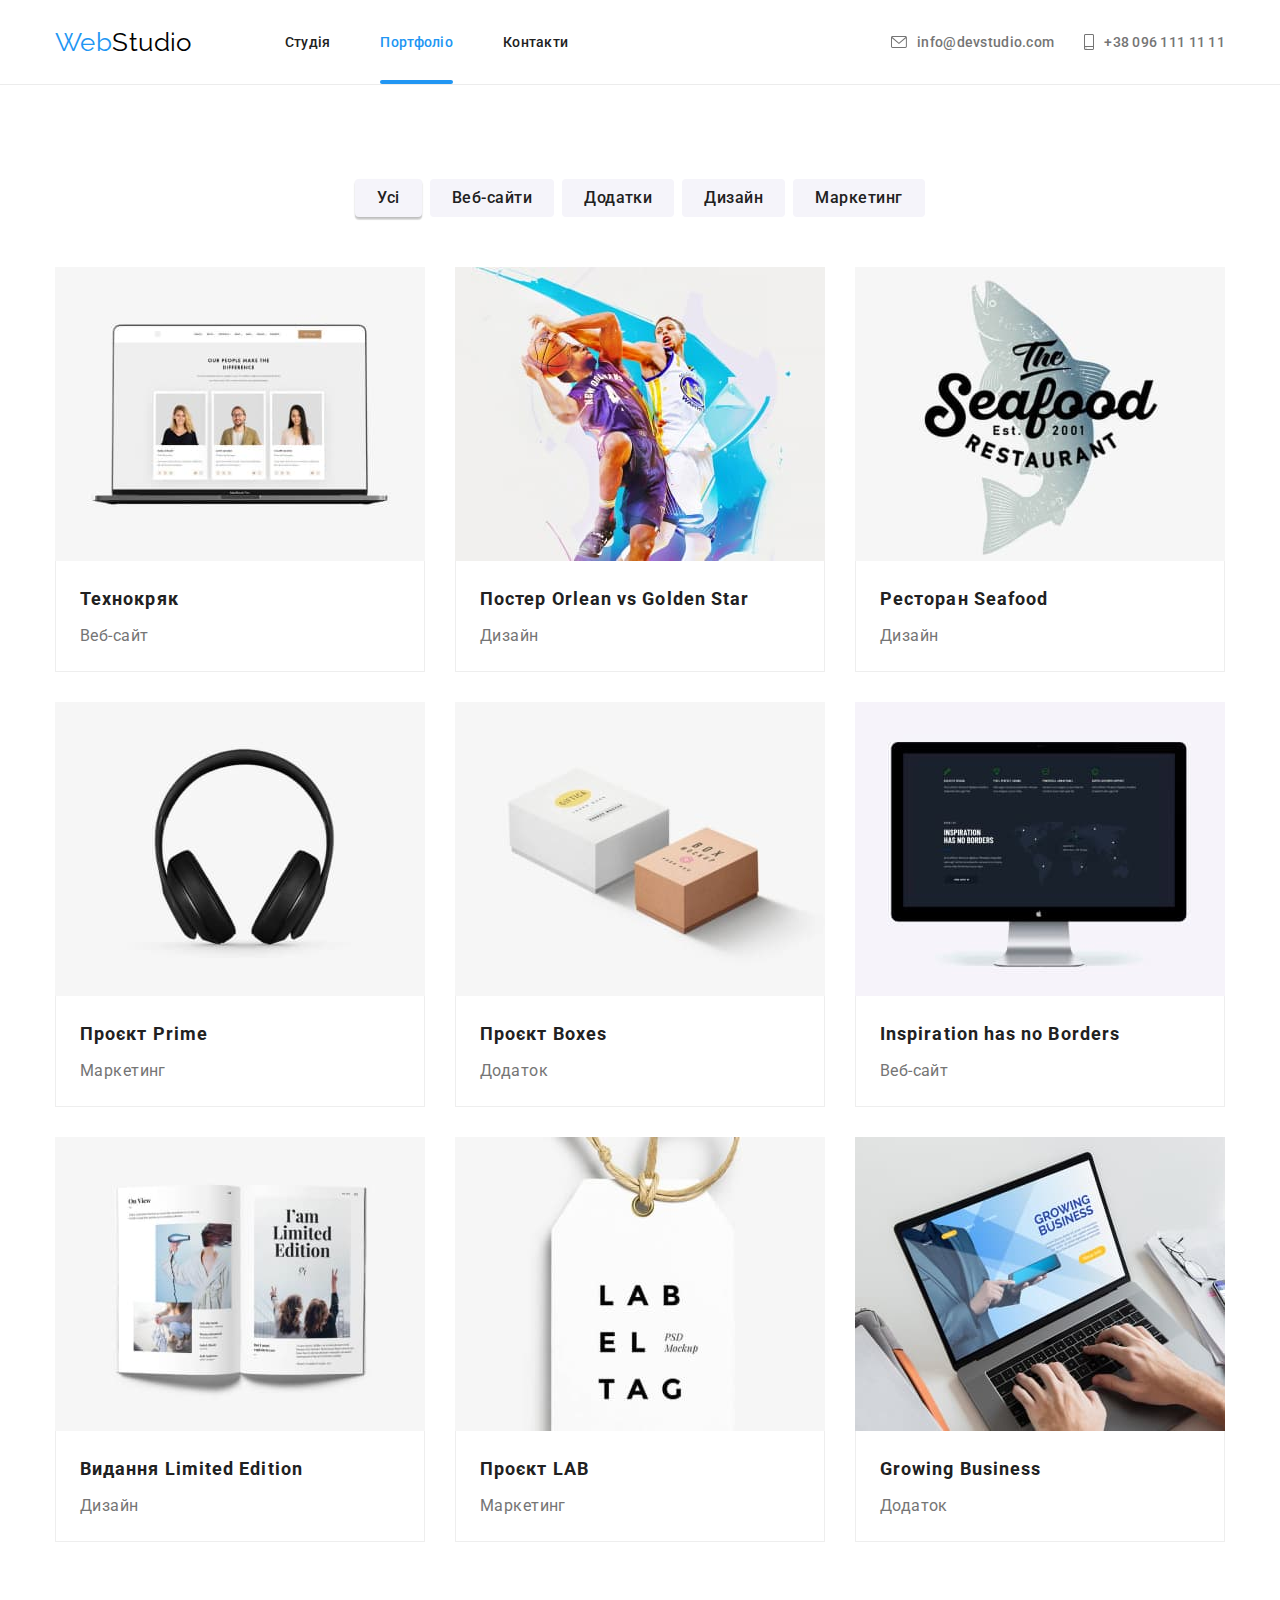
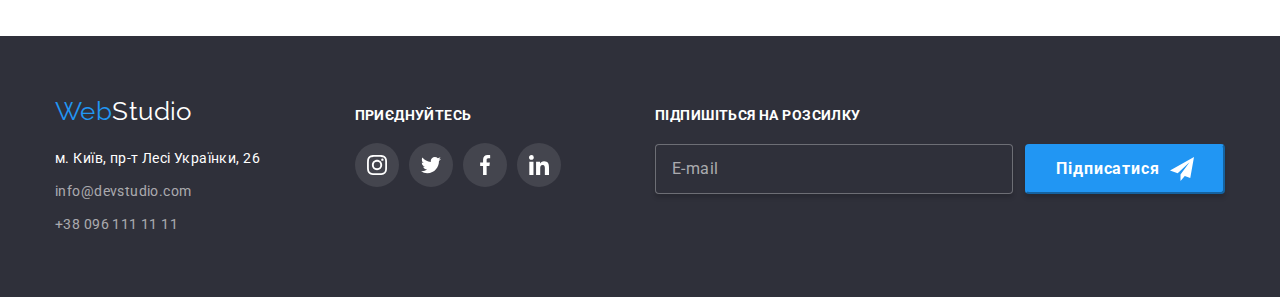
==== commit d6f35646: "Вкладеность селекторів" ====
--- a/potfolio.html
+++ b/potfolio.html
@@ -22,15 +22,13 @@
 		<header class="page-header">
 			<div class="container page-header__container">
 				<nav class="navigation">
-					<a href="./index.html" lang="en" class="logo logo__header"
-						>Web<span class="logo--header-part">Studio</span></a
-					>
+					<a href="./index.html" lang="en" class="logo-header">Web<span class="logo-header__part">Studio</span></a>
 					<ul class="navigation__menu">
 						<li class="navigation__item">
 							<a href="./index.html" class="navigation__link">Студія</a>
 						</li>
 						<li class="navigation__item"
-							><a href="./potfolio.html" class="navigation__link navigation-current">Портфоліо</a></li
+							><a href="./potfolio.html" class="navigation__link current-page">Портфоліо</a></li
 						>
 						<li class="navigation__item"><a href="#" class="navigation__link">Контакти</a></li>
 					</ul>
@@ -85,7 +83,7 @@
 							<a href="" target="_blank" rel="noopener noreferrer" class="gallery__link">
 								<div class="overlay">
 									<img class="gallery__img" src="./images/technocrack.jpg" alt="Технокряк" width="370" height="294" />
-									<p class="overlay__text">
+									<p class="overlay__gallery">
 										Ресурс пропонує комплексні пропозиції з різним рівнем функціоналу та сервісів. Все це дозволить
 										відвідувачу отримати вичерпні відомості про компанію чи приватну особу.
 									</p>
@@ -107,7 +105,7 @@
 										width="370"
 										height="294"
 									/>
-									<p class="overlay__text">
+									<p class="overlay__gallery">
 										Lorem ipsum dolor sit amet consectetur, adipisicing elit. Culpa quos eius quia eveniet sapiente sunt
 										architecto tempora perspiciatis esse reiciendis!
 									</p>
@@ -128,7 +126,7 @@
 										width="370"
 										height="294"
 									/>
-									<p class="overlay__text">
+									<p class="overlay__gallery">
 										Lorem ipsum dolor sit amet consectetur, adipisicing elit. Culpa quos eius quia eveniet sapiente sunt
 										architecto tempora perspiciatis esse reiciendis!
 									</p>
@@ -143,7 +141,7 @@
 							<a href="" target="_blank" rel="noopener noreferrer" class="gallery__link">
 								<div class="overlay">
 									<img class="gallery__img" src="./images/prime.jpg" alt="Проєкт Prime" width="370" height="294" />
-									<p class="overlay__text">
+									<p class="overlay__gallery">
 										Lorem ipsum dolor sit amet consectetur, adipisicing elit. Culpa quos eius quia eveniet sapiente sunt
 										architecto tempora perspiciatis esse reiciendis!
 									</p>
@@ -158,7 +156,7 @@
 							<a href="" target="_blank" rel="noopener noreferrer" class="gallery__link">
 								<div class="overlay">
 									<img class="gallery__img" src="./images/boxes.jpg" alt="Проєкт Boxes" width="370" height="294" />
-									<p class="overlay__text">
+									<p class="overlay__gallery">
 										Lorem ipsum dolor sit amet consectetur, adipisicing elit. Culpa quos eius quia eveniet sapiente sunt
 										architecto tempora perspiciatis esse reiciendis!
 									</p>
@@ -179,7 +177,7 @@
 										width="370"
 										height="294"
 									/>
-									<p class="overlay__text">
+									<p class="overlay__gallery">
 										Lorem ipsum dolor sit amet consectetur, adipisicing elit. Culpa quos eius quia eveniet sapiente sunt
 										architecto tempora perspiciatis esse reiciendis!
 									</p>
@@ -200,7 +198,7 @@
 										width="370"
 										height="294"
 									/>
-									<p class="overlay__text">
+									<p class="overlay__gallery">
 										Lorem ipsum dolor sit amet consectetur, adipisicing elit. Culpa quos eius quia eveniet sapiente sunt
 										architecto tempora perspiciatis esse reiciendis!
 									</p>
@@ -215,7 +213,7 @@
 							<a href="" target="_blank" rel="noopener noreferrer" class="gallery__link">
 								<div class="overlay">
 									<img class="gallery__img" src="./images/lab.jpg" alt="Проєкт LAB" width="370" height="294" />
-									<p class="overlay__text">
+									<p class="overlay__gallery">
 										Lorem ipsum dolor sit amet consectetur, adipisicing elit. Culpa quos eius quia eveniet sapiente sunt
 										architecto tempora perspiciatis esse reiciendis!
 									</p>
@@ -236,7 +234,7 @@
 										width="370"
 										height="294"
 									/>
-									<p class="overlay__text">
+									<p class="overlay__gallery">
 										Lorem ipsum dolor sit amet consectetur, adipisicing elit. Culpa quos eius quia eveniet sapiente sunt
 										architecto tempora perspiciatis esse reiciendis!
 									</p>
@@ -256,9 +254,7 @@
 		<footer class="page-footer">
 			<div class="container page-footer__container">
 				<div>
-					<a href="./index.html" lang="en" class="logo logo__footer"
-						>Web<span class="logo--footer-part">Studio</span></a
-					>
+					<a href="./index.html" lang="en" class="logo-footer">Web<span class="logo-footer__part">Studio</span></a>
 					<address>
 						<ul class="studio-adress">
 							<li class="studio-adress__item">
@@ -266,17 +262,15 @@
 									href="https://goo.gl/maps/uNxrcM7Ruqw2PwGc9"
 									target="_blank"
 									rel="noopener noreferrer"
-									class="studio-adress__link"
+									class="studio-adress__link--light"
 									>м. Київ, пр-т Лесі Українки, 26</a
 								>
 							</li>
 							<li class="studio-adress__item">
-								<a href="mailto:info@devstudio.com" class="studio-adress__link studio-adress__link--color"
-									>info@devstudio.com</a
-								>
+								<a href="mailto:info@devstudio.com" class="studio-adress__link--dark">info@devstudio.com</a>
 							</li>
 							<li class="studio-adress__item">
-								<a href="tel:+380961111111" class="studio-adress__link studio-adress__link--color">+38 096 111 11 11</a>
+								<a href="tel:+380961111111" class="studio-adress__link--dark">+38 096 111 11 11</a>
 							</li>
 						</ul>
 					</address>
@@ -285,26 +279,26 @@
 					<p class="social-net__label">Приєднуйтесь</p>
 					<ul class="social-net">
 						<li class="social-net__item">
-							<a href="#" class="social-net__link">
+							<a href="#" class="social-net__link--light">
 								<svg class="social-net__icon" width="20" height="20">
 									<use href="./images/sprite.svg#icon-social-instagram"></use>
 								</svg>
 							</a>
 						</li>
 						<li class="social-net__item">
-							<a href="#" class="social-net__link">
+							<a href="#" class="social-net__link--light">
 								<svg class="social-net__icon" width="20" height="20">
 									<use href="./images/sprite.svg#icon-social-twitter"></use></svg
 							></a>
 						</li>
 						<li class="social-net__item">
-							<a href="#" class="social-net__link">
+							<a href="#" class="social-net__link--light">
 								<svg class="social-net__icon" width="20" height="20">
 									<use href="./images/sprite.svg#icon-social-facebook"></use></svg
 							></a>
 						</li>
 						<li class="social-net__item">
-							<a href="#" class="social-net__link">
+							<a href="#" class="social-net__link--light">
 								<svg class="social-net__icon" width="20" height="20">
 									<use href="./images/sprite.svg#icon-social-linkedin"></use></svg
 							></a>
--- a/css/main.min.css
+++ b/css/main.min.css
@@ -1 +1 @@
-h1,h2,h3,h4,h5,h6,p{margin-top:0;margin-bottom:0}ul{list-style:none;margin:0;padding:0}img{display:block;max-width:100%}button{cursor:pointer;display:block;padding:0}textarea{resize:none}a{text-decoration:none;color:inherit}.hidden{position:absolute;width:1px;height:1px;margin:-1px;border:0;padding:0;white-space:nowrap;-webkit-clip-path:inset(100%);clip-path:inset(100%);clip:rect(0 0 0 0);overflow:hidden}body{color:#757575;background-color:#fff;font-family:"Roboto",sans-serif;font-size:14px;letter-spacing:.03em}.section{padding-top:94px;padding-bottom:94px}.first-section{padding-bottom:0}.section-team{background-color:#f5f4fa}.section__title{margin-bottom:50px;color:#212121;font-size:36px;line-height:1.17;letter-spacing:.03em;text-align:center}.container{width:1200px;margin-right:auto;margin-left:auto;padding-left:15px;padding-right:15px}.page-header__container{display:-webkit-box;display:-ms-flexbox;display:flex}.page-header{border-bottom:solid 1px #ececec}.logo{color:#2196f3;font-family:"Raleway";font-size:26px;line-height:1.19}.logo--header-part{color:#000}.logo--footer-part{color:#fff}.logo__header{margin-right:93px}.logo__footer{display:inline-block;margin-bottom:20px}.navigation{display:-webkit-box;display:-ms-flexbox;display:flex;-webkit-box-align:center;-ms-flex-align:center;align-items:center}.navigation__menu{display:-webkit-box;display:-ms-flexbox;display:flex;-webkit-box-align:center;-ms-flex-align:center;align-items:center}.navigation__menu{gap:50px}.navigation__item{-ms-flex-preferred-size:calc((100% - 100px)/3);flex-basis:calc((100% - 100px)/3)}.navigation__link{display:-webkit-box;display:-ms-flexbox;display:flex;-webkit-box-align:center;-ms-flex-align:center;align-items:center;gap:10px;padding-top:32px;padding-bottom:32px;font-weight:500;line-height:1.43;letter-spacing:.02em;color:#212121;-webkit-transition:color 250ms cubic-bezier(0.4, 0, 0.2, 1);transition:color 250ms cubic-bezier(0.4, 0, 0.2, 1)}.navigation-current{color:#2196f3;position:relative}.navigation-current::after{content:"";position:absolute;bottom:0;left:0;width:100%;height:4px;background-color:#2196f3;border-radius:2px}.navigation__link:hover,.navigation__link:focus{color:#2196f3;outline:rgba(0,0,0,0)}.contacts{margin-left:auto;display:-webkit-box;display:-ms-flexbox;display:flex;gap:30px;font-weight:500;line-height:1.43;letter-spacing:.02em}.contacts__item{-ms-flex-preferred-size:calc((100% - 30px)/2);flex-basis:calc((100% - 30px)/2)}.contacts__link{display:-webkit-box;display:-ms-flexbox;display:flex;-webkit-box-align:center;-ms-flex-align:center;align-items:center;gap:10px;padding-top:32px;padding-bottom:32px;-webkit-transition:color 250ms cubic-bezier(0.4, 0, 0.2, 1);transition:color 250ms cubic-bezier(0.4, 0, 0.2, 1)}.contacts__link:hover,.contacts__link:focus{color:#2196f3;outline:rgba(0,0,0,0)}.contacts__icon{display:block;fill:currentColor}.page-hero{max-width:1600px;margin-left:auto;margin-right:auto;padding-top:200px;padding-bottom:200px;background-color:#2f303a;background-image:-webkit-gradient(linear, left top, left bottom, from(rgba(47, 48, 58, 0.4)), to(rgba(47, 48, 58, 0.4))),url(../images/hero.jpg);background-image:linear-gradient(rgba(47, 48, 58, 0.4), rgba(47, 48, 58, 0.4)),url(../images/hero.jpg);background-repeat:no-repeat}.page-hero__title{width:696px;margin-bottom:30px;margin-left:auto;margin-right:auto;color:#fff;font-weight:900;font-size:44px;line-height:1.36;letter-spacing:.06em;text-transform:uppercase;text-align:center}.features{display:-webkit-box;display:-ms-flexbox;display:flex;gap:30px}.features__item{-ms-flex-preferred-size:calc((100% - 90px)/4);flex-basis:calc((100% - 90px)/4)}.features__container{width:270px;height:120px;display:-webkit-box;display:-ms-flexbox;display:flex;-webkit-box-align:center;-ms-flex-align:center;align-items:center;-webkit-box-pack:center;-ms-flex-pack:center;justify-content:center;margin-bottom:30px;background-color:#f5f4fa}.features__title{margin-bottom:10px;color:#212121;font-size:14px;line-height:1.14;text-transform:uppercase}.features__text{line-height:1.71}.clients{display:-webkit-box;display:-ms-flexbox;display:flex;-webkit-box-align:center;-ms-flex-align:center;align-items:center;gap:30px}.clients__item{width:170px;height:92px}.clients__link{width:100%;height:100%;display:-webkit-box;display:-ms-flexbox;display:flex;-webkit-box-align:center;-ms-flex-align:center;align-items:center;-webkit-box-pack:center;-ms-flex-pack:center;justify-content:center;color:#afb1b8;border:1px solid #afb1b8;border-radius:4px;-webkit-transition:color 250ms cubic-bezier(0.4, 0, 0.2, 1),outline-color 250ms cubic-bezier(0.4, 0, 0.2, 1),border-color 250ms cubic-bezier(0.4, 0, 0.2, 1);transition:color 250ms cubic-bezier(0.4, 0, 0.2, 1),outline-color 250ms cubic-bezier(0.4, 0, 0.2, 1),border-color 250ms cubic-bezier(0.4, 0, 0.2, 1)}.clients__icon{display:block;fill:currentColor}.clients__link:hover,.clients__link:focus{color:#2196f3;border-color:#2196f3;outline-color:#2196f3}.work{display:-webkit-box;display:-ms-flexbox;display:flex;gap:30px}.work__item{position:relative;-ms-flex-preferred-size:calc((100% - 60px)/3);flex-basis:calc((100% - 60px)/3);z-index:1}.work__overlay{position:absolute;bottom:0;left:0;width:100%;height:70px;display:-webkit-box;display:-ms-flexbox;display:flex;-webkit-box-pack:center;-ms-flex-pack:center;justify-content:center;-webkit-box-align:center;-ms-flex-align:center;align-items:center;font-weight:700;line-height:1.14;text-transform:uppercase;color:#fff;background-color:rgba(47,48,58,.8)}.team{display:-webkit-box;display:-ms-flexbox;display:flex;gap:30px}.team__item{-ms-flex-preferred-size:calc((100% - 90px)/4);flex-basis:calc((100% - 90px)/4);padding-bottom:30px;border-bottom-left-radius:4px;border-bottom-right-radius:4px;background-color:var(--secondary-color);-webkit-box-shadow:0px 2px 1px rgba(0,0,0,.2),0px 1px 1px rgba(0,0,0,.14),0px 1px 3px rgba(0,0,0,.12);box-shadow:0px 2px 1px rgba(0,0,0,.2),0px 1px 1px rgba(0,0,0,.14),0px 1px 3px rgba(0,0,0,.12)}.team__img{margin-bottom:30px}.team__title{margin-bottom:10px;color:var(--header-color);font-weight:500;font-size:16px;line-height:1.19;letter-spacing:.03em;text-align:center}.team__text{margin-bottom:16px;font-size:16px;line-height:1.19;text-align:center}.social-net{display:-webkit-box;display:-ms-flexbox;display:flex;-webkit-box-align:center;-ms-flex-align:center;align-items:center;-webkit-box-pack:center;-ms-flex-pack:center;justify-content:center;gap:10px;color:#fff;font-style:normal;line-height:1.71}.social-net__item{width:44px;height:44px}.social-net__link{width:100%;height:100%;display:-webkit-box;display:-ms-flexbox;display:flex;-webkit-box-align:center;-ms-flex-align:center;align-items:center;-webkit-box-pack:center;-ms-flex-pack:center;justify-content:center;color:#fff;background-color:rgba(255,255,255,.1);border-radius:50%;-webkit-transition:background-color 250ms cubic-bezier(0.4, 0, 0.2, 1);transition:background-color 250ms cubic-bezier(0.4, 0, 0.2, 1)}.social-net__link:hover,.social-net__link:focus{background-color:#2196f3;outline:rgba(0,0,0,0)}.social-net__icon{display:block;fill:currentColor}.social-net__label{margin-bottom:20px;color:#fff;font-weight:700;text-transform:uppercase}.social-net__link--grey{color:#afb1b8;-webkit-transition:color 250ms cubic-bezier(0.4, 0, 0.2, 1);transition:color 250ms cubic-bezier(0.4, 0, 0.2, 1)}.social-net__link--grey:hover,.social-net__link--grey:focus{color:#fff}.filter{display:-webkit-box;display:-ms-flexbox;display:flex;-webkit-box-pack:center;-ms-flex-pack:center;justify-content:center;gap:8px;margin-bottom:50px}.filter__button{padding:6px 22px;color:#212121;background-color:#f5f4fa;font-family:inherit;font-weight:500;font-size:16px;line-height:1.62;letter-spacing:.03em;cursor:pointer;border-radius:4px;border:none;-webkit-transition:color 250ms cubic-bezier(0.4, 0, 0.2, 1),background-color 250ms cubic-bezier(0.4, 0, 0.2, 1),-webkit-box-shadow 250ms cubic-bezier(0.4, 0, 0.2, 1);transition:color 250ms cubic-bezier(0.4, 0, 0.2, 1),background-color 250ms cubic-bezier(0.4, 0, 0.2, 1),-webkit-box-shadow 250ms cubic-bezier(0.4, 0, 0.2, 1);transition:color 250ms cubic-bezier(0.4, 0, 0.2, 1),background-color 250ms cubic-bezier(0.4, 0, 0.2, 1),box-shadow 250ms cubic-bezier(0.4, 0, 0.2, 1);transition:color 250ms cubic-bezier(0.4, 0, 0.2, 1),background-color 250ms cubic-bezier(0.4, 0, 0.2, 1),box-shadow 250ms cubic-bezier(0.4, 0, 0.2, 1),-webkit-box-shadow 250ms cubic-bezier(0.4, 0, 0.2, 1)}.filter__button:hover,.filter__button:focus{background-color:#2196f3;color:#fff;-webkit-box-shadow:0px 2px 2px rgba(0,0,0,.12),0px 1px 2px rgba(0,0,0,.08),0px 3px 1px rgba(0,0,0,.1);box-shadow:0px 2px 2px rgba(0,0,0,.12),0px 1px 2px rgba(0,0,0,.08),0px 3px 1px rgba(0,0,0,.1);outline:rgba(0,0,0,0)}.filter__current{padding:6px 25px;background-color:#2196f3;color:#fff;-webkit-box-shadow:0px 2px 2px rgba(0,0,0,.12),0px 1px 2px rgba(0,0,0,.08),0px 3px 1px rgba(0,0,0,.1);box-shadow:0px 2px 2px rgba(0,0,0,.12),0px 1px 2px rgba(0,0,0,.08),0px 3px 1px rgba(0,0,0,.1)}.gallery{display:-webkit-box;display:-ms-flexbox;display:flex;-ms-flex-wrap:wrap;flex-wrap:wrap;gap:30px}.gallery__item{-ms-flex-preferred-size:calc((100% - 60px)/3);flex-basis:calc((100% - 60px)/3)}.gallery__footer{padding-top:20px;padding-bottom:20px;padding-left:24px;padding-right:24px;border-left:1px solid #eee;border-right:1px solid #eee;border-bottom:1px solid #eee}.gallery__title{margin-bottom:4px;color:#212121;font-size:18px;line-height:2;letter-spacing:.06em}.gallery__text{font-size:16px;line-height:1.875}.gallery__link{display:block;-webkit-transition:-webkit-box-shadow 250ms cubic-bezier(0.4, 0, 0.2, 1);transition:-webkit-box-shadow 250ms cubic-bezier(0.4, 0, 0.2, 1);transition:box-shadow 250ms cubic-bezier(0.4, 0, 0.2, 1);transition:box-shadow 250ms cubic-bezier(0.4, 0, 0.2, 1), -webkit-box-shadow 250ms cubic-bezier(0.4, 0, 0.2, 1)}.gallery__link:hover,.gallery__link:focus{-webkit-box-shadow:1px 4px 6px rgba(0,0,0,.16),0px 4px 4px rgba(0,0,0,.06),0px 1px 1px rgba(0,0,0,.12);box-shadow:1px 4px 6px rgba(0,0,0,.16),0px 4px 4px rgba(0,0,0,.06),0px 1px 1px rgba(0,0,0,.12);outline:rgba(0,0,0,0)}.gallery__link:hover .overlay__text,.gallery__link:focus .overlay__text{-webkit-transform:translateY(0);transform:translateY(0)}.overlay{position:relative;overflow:hidden}.overlay__text{position:absolute;top:0;left:0;width:100%;height:100%;padding:63px 24px;font-size:18px;line-height:1.56;color:#fff;background-color:rgba(33,150,243,.9);-webkit-transform:translateY(100%);transform:translateY(100%);-webkit-transition:-webkit-transform 250ms cubic-bezier(0.4, 0, 0.2, 1);transition:-webkit-transform 250ms cubic-bezier(0.4, 0, 0.2, 1);transition:transform 250ms cubic-bezier(0.4, 0, 0.2, 1);transition:transform 250ms cubic-bezier(0.4, 0, 0.2, 1), -webkit-transform 250ms cubic-bezier(0.4, 0, 0.2, 1)}.page-footer{padding-top:60px;padding-bottom:60px;background-color:#2f303a}.page-footer__container{display:-webkit-box;display:-ms-flexbox;display:flex;-webkit-box-align:baseline;-ms-flex-align:baseline;align-items:baseline;-webkit-box-pack:justify;-ms-flex-pack:justify;justify-content:space-between}.studio-adress__item:not(:last-child){margin-bottom:9px}.studio-adress__link{color:#fff;font-style:normal;line-height:1.71;-webkit-transition:color 250ms cubic-bezier(0.4, 0, 0.2, 1);transition:color 250ms cubic-bezier(0.4, 0, 0.2, 1)}.studio-adress__link--color{color:rgba(255,255,255,.6)}.studio-adress__link:hover,.studio-adress__link:focus{color:#2196f3;outline:rgba(0,0,0,0)}.mailing{width:570px}.mailing__label{margin-bottom:20px;font-weight:700;line-height:1.14;text-transform:uppercase;color:#fff}.mailing__form{display:-webkit-box;display:-ms-flexbox;display:flex;-webkit-box-align:center;-ms-flex-align:center;align-items:center;gap:12px}.mailing__input{width:100%;height:50px;padding-left:16px;font-family:inherit;font-size:16px;line-height:1.25;letter-spacing:.03em;color:#000;background-color:#2f303a;border:1px solid rgba(255,255,255,.3);border-radius:4px;-webkit-box-shadow:0px 4px 4px rgba(0,0,0,.15);box-shadow:0px 4px 4px rgba(0,0,0,.15);-webkit-transition:border-color 250ms cubic-bezier(0.4, 0, 0.2, 1),outline 250ms cubic-bezier(0.4, 0, 0.2, 1);transition:border-color 250ms cubic-bezier(0.4, 0, 0.2, 1),outline 250ms cubic-bezier(0.4, 0, 0.2, 1)}.mailing__input::-webkit-input-placeholder{color:rgba(255,255,255,.6)}.mailing__input::-moz-placeholder{color:rgba(255,255,255,.6)}.mailing__input:-ms-input-placeholder{color:rgba(255,255,255,.6)}.mailing__input::-ms-input-placeholder{color:rgba(255,255,255,.6)}.mailing__input::placeholder{color:rgba(255,255,255,.6)}.mailing__input:hover,.mailing__input:focus{border-color:#2196f3;outline:1px solid #2196f3}.button{display:-webkit-box;display:-ms-flexbox;display:flex;-ms-flex-negative:0;flex-shrink:0;-webkit-box-align:center;-ms-flex-align:center;align-items:center;-webkit-box-pack:center;-ms-flex-pack:center;justify-content:center;gap:10px;margin-left:auto;margin-right:auto;width:200px;height:50px;font-family:inherit;font-weight:700;font-size:16px;line-height:1.875;letter-spacing:.06em;color:#fff;background-color:#2196f3;border-color:#2196f3;border-radius:4px;-webkit-box-shadow:0px 4px 4px rgba(0,0,0,.15);box-shadow:0px 4px 4px rgba(0,0,0,.15);cursor:pointer;-webkit-transition:background-color 250ms cubic-bezier(0.4, 0, 0.2, 1);transition:background-color 250ms cubic-bezier(0.4, 0, 0.2, 1)}.button:hover,.button:focus{background-color:#188ce8;outline:rgba(0,0,0,0)}.backdrop{position:fixed;top:0;left:0;width:100%;height:100%;z-index:10;background-color:rgba(0,0,0,.2);opacity:1;-webkit-transition:opacity 500ms cubic-bezier(0.4, 0, 0.2, 1),visibility 500ms cubic-bezier(0.4, 0, 0.2, 1);transition:opacity 500ms cubic-bezier(0.4, 0, 0.2, 1),visibility 500ms cubic-bezier(0.4, 0, 0.2, 1)}.is-hidden{visibility:hidden;opacity:0;pointer-events:none}.is-hidden .modal{-webkit-transform:translate(-50%, -50%) scale(0.2);transform:translate(-50%, -50%) scale(0.2)}.modal{position:absolute;top:50%;left:50%;-webkit-transform:translate(-50%, -50%) scale(1);transform:translate(-50%, -50%) scale(1);height:581px;width:528px;padding:40px;background-color:#fff;border-radius:4px;-webkit-box-shadow:0px 2px 1px rgba(0,0,0,.2),0px 1px 1px rgba(0,0,0,.14),0px 1px 3px rgba(0,0,0,.12);box-shadow:0px 2px 1px rgba(0,0,0,.2),0px 1px 1px rgba(0,0,0,.14),0px 1px 3px rgba(0,0,0,.12);-webkit-transition:-webkit-transform 500ms cubic-bezier(0.4, 0, 0.2, 1),-webkit-box-shadow 500ms cubic-bezier(0.4, 0, 0.2, 1);transition:-webkit-transform 500ms cubic-bezier(0.4, 0, 0.2, 1),-webkit-box-shadow 500ms cubic-bezier(0.4, 0, 0.2, 1);transition:transform 500ms cubic-bezier(0.4, 0, 0.2, 1),box-shadow 500ms cubic-bezier(0.4, 0, 0.2, 1);transition:transform 500ms cubic-bezier(0.4, 0, 0.2, 1),box-shadow 500ms cubic-bezier(0.4, 0, 0.2, 1),-webkit-transform 500ms cubic-bezier(0.4, 0, 0.2, 1),-webkit-box-shadow 500ms cubic-bezier(0.4, 0, 0.2, 1)}.modal__text{margin-bottom:12px;font-weight:700;font-size:20px;line-height:1.15;text-align:center;color:#212121}.modal__button{position:absolute;top:8px;right:8px;width:30px;height:30px;padding:6px;display:-webkit-box;display:-ms-flexbox;display:flex;-webkit-box-align:center;-ms-flex-align:center;align-items:center;-webkit-box-pack:center;-ms-flex-pack:center;justify-content:center;background-color:#fff;border-radius:50%;border:1px solid rgba(0,0,0,.1);cursor:pointer;-webkit-transition:border-color 250ms cubic-bezier(0.4, 0, 0.2, 1),outline 250ms cubic-bezier(0.4, 0, 0.2, 1),color 250ms cubic-bezier(0.4, 0, 0.2, 1);transition:border-color 250ms cubic-bezier(0.4, 0, 0.2, 1),outline 250ms cubic-bezier(0.4, 0, 0.2, 1),color 250ms cubic-bezier(0.4, 0, 0.2, 1)}.modal__button:hover,.modal__button:focus{border-color:#2196f3;color:#2196f3;outline:1px solid #2196f3}.modal__icon{fill:currentColor}.form{display:-webkit-box;display:-ms-flexbox;display:flex;-webkit-box-orient:vertical;-webkit-box-direction:normal;-ms-flex-direction:column;flex-direction:column;-webkit-box-align:center;-ms-flex-align:center;align-items:center;-webkit-box-pack:center;-ms-flex-pack:center;justify-content:center}.form__field{position:relative;display:-webkit-box;display:-ms-flexbox;display:flex;-webkit-box-orient:vertical;-webkit-box-direction:normal;-ms-flex-direction:column;flex-direction:column;width:100%;margin-bottom:10px}.form__label{margin-bottom:4px;font-size:12px;line-height:1.17;letter-spacing:.01em}.form__input{height:40px;padding-left:42px;font-family:inherit;font-size:16px;line-height:1.25;letter-spacing:.03em;color:#000;border:1px solid rgba(33,33,33,.2);border-radius:4px;-webkit-transition:border-color 250ms cubic-bezier(0.4, 0, 0.2, 1),outline 250ms cubic-bezier(0.4, 0, 0.2, 1);transition:border-color 250ms cubic-bezier(0.4, 0, 0.2, 1),outline 250ms cubic-bezier(0.4, 0, 0.2, 1)}.form__input::-webkit-input-placeholder{color:rgba(117,117,117,.5)}.form__input::-moz-placeholder{color:rgba(117,117,117,.5)}.form__input:-ms-input-placeholder{color:rgba(117,117,117,.5)}.form__input::-ms-input-placeholder{color:rgba(117,117,117,.5)}.form__input::placeholder{color:rgba(117,117,117,.5)}.form__icon{position:absolute;left:12px;top:29px;fill:#000;-webkit-transition:fill 250ms cubic-bezier(0.4, 0, 0.2, 1);transition:fill 250ms cubic-bezier(0.4, 0, 0.2, 1)}.form__input:focus{border-color:#2196f3;outline:1px solid #2196f3}.form__input:focus+.form__icon{fill:#2196f3}.form__field-textarea{display:-webkit-box;display:-ms-flexbox;display:flex;-webkit-box-orient:vertical;-webkit-box-direction:normal;-ms-flex-direction:column;flex-direction:column;width:100%;margin-bottom:20px}.form__textarea{padding-left:16px;font-family:inherit;font-size:12px;line-height:1.17;letter-spacing:.01em;color:#000;border:1px solid rgba(33,33,33,.2);border-radius:4px;-webkit-transition:border-color 250ms cubic-bezier(0.4, 0, 0.2, 1),outline 250ms cubic-bezier(0.4, 0, 0.2, 1);transition:border-color 250ms cubic-bezier(0.4, 0, 0.2, 1),outline 250ms cubic-bezier(0.4, 0, 0.2, 1)}.form__textarea::-webkit-input-placeholder{color:rgba(117,117,117,.5)}.form__textarea::-moz-placeholder{color:rgba(117,117,117,.5)}.form__textarea:-ms-input-placeholder{color:rgba(117,117,117,.5)}.form__textarea::-ms-input-placeholder{color:rgba(117,117,117,.5)}.form__textarea::placeholder{color:rgba(117,117,117,.5)}.form__textarea:focus{border-color:#2196f3;outline:1px solid #2196f3}.checkbox{position:relative;width:100%;margin-bottom:30px}.checkbox__text{font-size:14px;line-height:1.71;letter-spacing:.03em;padding-left:42px}.checkbox__link{color:#2196f3;cursor:pointer}.checkbox__input{position:absolute;width:1px;height:1px;margin:-1px;border:0;padding:0;clip:rect(0 0 0 0);overflow:hidden}.checkbox__icon{position:absolute;left:12px;top:50%;-webkit-transform:translate(calc(-50% + 12px), -50%);transform:translate(calc(-50% + 12px), -50%);display:block;border:2px solid #212121;border-radius:2px;-webkit-transition:border-color 250ms cubic-bezier(0.4, 0, 0.2, 1);transition:border-color 250ms cubic-bezier(0.4, 0, 0.2, 1);cursor:pointer}.checkbox__input:checked+.checkbox__icon{border-color:rgba(0,0,0,0);background-color:#2196f3}/*# sourceMappingURL=main.min.css.map */+h1,h2,h3,h4,h5,h6,p{margin-top:0;margin-bottom:0}ul{list-style:none;margin:0;padding:0}img{display:block;max-width:100%}button{cursor:pointer;display:block;padding:0}textarea{resize:none}a{text-decoration:none;color:inherit}.hidden{position:absolute;width:1px;height:1px;margin:-1px;border:0;padding:0;white-space:nowrap;-webkit-clip-path:inset(100%);clip-path:inset(100%);clip:rect(0 0 0 0);overflow:hidden}body{color:#757575;background-color:#fff;font-family:"Roboto",sans-serif;font-size:14px;letter-spacing:.03em}.section{padding-top:94px;padding-bottom:94px}.section__title{margin-bottom:50px;color:#212121;font-size:36px;line-height:1.17;letter-spacing:.03em;text-align:center}.section-feauters{padding-bottom:0}.section-team{background-color:#f5f4fa}.container{width:1200px;margin-right:auto;margin-left:auto;padding-left:15px;padding-right:15px}.social-net{display:-webkit-box;display:-ms-flexbox;display:flex;-webkit-box-align:center;-ms-flex-align:center;align-items:center;-webkit-box-pack:center;-ms-flex-pack:center;justify-content:center;gap:10px;color:#fff;font-style:normal;line-height:1.71}.social-net__item{width:44px;height:44px}.social-net__icon{display:block;fill:currentColor}.social-net__label{margin-bottom:20px;color:#fff;font-weight:700;text-transform:uppercase}.social-net .social-net__link--dark,.social-net .social-net__link--light{width:100%;height:100%;display:-webkit-box;display:-ms-flexbox;display:flex;-webkit-box-align:center;-ms-flex-align:center;align-items:center;-webkit-box-pack:center;-ms-flex-pack:center;justify-content:center;border-radius:50%;-webkit-transition:color 250ms cubic-bezier(0.4, 0, 0.2, 1),background-color 250ms cubic-bezier(0.4, 0, 0.2, 1);transition:color 250ms cubic-bezier(0.4, 0, 0.2, 1),background-color 250ms cubic-bezier(0.4, 0, 0.2, 1)}.social-net .social-net__link--dark:hover,.social-net .social-net__link--light:hover,.social-net .social-net__link--dark:focus,.social-net .social-net__link--light:focus{background-color:#2196f3;outline:rgba(0,0,0,0)}.social-net__link--light{color:#fff;background-color:rgba(255,255,255,.1)}.social-net__link--dark{color:#afb1b8}.social-net__link--dark:hover,.social-net__link--dark:focus{color:#fff}.overlay{position:relative;overflow:hidden}.overlay .overlay__gallery,.overlay .overlay__work{position:absolute;left:0;width:100%;color:#fff}.overlay__work{bottom:0;height:70px;display:-webkit-box;display:-ms-flexbox;display:flex;-webkit-box-pack:center;-ms-flex-pack:center;justify-content:center;-webkit-box-align:center;-ms-flex-align:center;align-items:center;font-weight:700;line-height:1.14;text-transform:uppercase;background-color:rgba(47,48,58,.8)}.overlay__gallery{top:0;height:100%;padding:63px 24px;font-size:18px;line-height:1.56;background-color:rgba(33,150,243,.9);-webkit-transform:translateY(100%);transform:translateY(100%);-webkit-transition:-webkit-transform 250ms cubic-bezier(0.4, 0, 0.2, 1);transition:-webkit-transform 250ms cubic-bezier(0.4, 0, 0.2, 1);transition:transform 250ms cubic-bezier(0.4, 0, 0.2, 1);transition:transform 250ms cubic-bezier(0.4, 0, 0.2, 1), -webkit-transform 250ms cubic-bezier(0.4, 0, 0.2, 1)}.gallery__link:hover .overlay__gallery,.gallery__link:focus .overlay__gallery{-webkit-transform:translateY(0);transform:translateY(0)}.page-header{border-bottom:solid 1px #ececec}.page-header__container{display:-webkit-box;display:-ms-flexbox;display:flex}.logo-footer,.logo-header{color:#2196f3;font-family:"Raleway";font-size:26px;line-height:1.19}.logo-header{margin-right:93px}.logo-header__part{color:#000}.logo-footer{display:inline-block;margin-bottom:20px}.logo-footer__part{color:#fff}.navigation{display:-webkit-box;display:-ms-flexbox;display:flex;-webkit-box-align:center;-ms-flex-align:center;align-items:center}.navigation__menu{display:-webkit-box;display:-ms-flexbox;display:flex;-webkit-box-align:center;-ms-flex-align:center;align-items:center}.navigation__menu{gap:50px}.navigation__item{-ms-flex-preferred-size:calc((100% - 100px)/3);flex-basis:calc((100% - 100px)/3)}.navigation__link{display:-webkit-box;display:-ms-flexbox;display:flex;-webkit-box-align:center;-ms-flex-align:center;align-items:center;gap:10px;padding-top:32px;padding-bottom:32px;font-weight:500;line-height:1.43;letter-spacing:.02em;color:#212121;-webkit-transition:color 250ms cubic-bezier(0.4, 0, 0.2, 1);transition:color 250ms cubic-bezier(0.4, 0, 0.2, 1)}.navigation__link:hover,.navigation__link:focus{color:#2196f3;outline:rgba(0,0,0,0)}.contacts{margin-left:auto;display:-webkit-box;display:-ms-flexbox;display:flex;gap:30px;font-weight:500;line-height:1.43;letter-spacing:.02em}.contacts__item{-ms-flex-preferred-size:calc((100% - 30px)/2);flex-basis:calc((100% - 30px)/2)}.contacts__link{display:-webkit-box;display:-ms-flexbox;display:flex;-webkit-box-align:center;-ms-flex-align:center;align-items:center;gap:10px;padding-top:32px;padding-bottom:32px;-webkit-transition:color 250ms cubic-bezier(0.4, 0, 0.2, 1);transition:color 250ms cubic-bezier(0.4, 0, 0.2, 1)}.contacts__link:hover,.contacts__link:focus{color:#2196f3;outline:rgba(0,0,0,0)}.contacts__icon{display:block;fill:currentColor}.current-page{color:#2196f3;position:relative}.current-page::after{content:"";position:absolute;bottom:0;left:0;width:100%;height:4px;background-color:#2196f3;border-radius:2px}.page-hero{max-width:1600px;margin-left:auto;margin-right:auto;padding-top:200px;padding-bottom:200px;background-color:#2f303a;background-image:-webkit-gradient(linear, left top, left bottom, from(rgba(47, 48, 58, 0.4)), to(rgba(47, 48, 58, 0.4))),url(../images/hero.jpg);background-image:linear-gradient(rgba(47, 48, 58, 0.4), rgba(47, 48, 58, 0.4)),url(../images/hero.jpg);background-repeat:no-repeat}.page-hero__title{width:696px;margin-bottom:30px;margin-left:auto;margin-right:auto;color:#fff;font-weight:900;font-size:44px;line-height:1.36;letter-spacing:.06em;text-transform:uppercase;text-align:center}.features{display:-webkit-box;display:-ms-flexbox;display:flex;gap:30px}.features__item{-ms-flex-preferred-size:calc((100% - 90px)/4);flex-basis:calc((100% - 90px)/4)}.features__container{width:270px;height:120px;display:-webkit-box;display:-ms-flexbox;display:flex;-webkit-box-align:center;-ms-flex-align:center;align-items:center;-webkit-box-pack:center;-ms-flex-pack:center;justify-content:center;margin-bottom:30px;background-color:#f5f4fa}.features__title{margin-bottom:10px;color:#212121;font-size:14px;line-height:1.14;text-transform:uppercase}.features__text{line-height:1.71}.clients{display:-webkit-box;display:-ms-flexbox;display:flex;-webkit-box-align:center;-ms-flex-align:center;align-items:center;gap:30px}.clients__item{width:170px;height:92px}.clients__icon{display:block;fill:currentColor}.clients__link{width:100%;height:100%;display:-webkit-box;display:-ms-flexbox;display:flex;-webkit-box-align:center;-ms-flex-align:center;align-items:center;-webkit-box-pack:center;-ms-flex-pack:center;justify-content:center;color:#afb1b8;border:1px solid #afb1b8;border-radius:4px;-webkit-transition:color 250ms cubic-bezier(0.4, 0, 0.2, 1),outline-color 250ms cubic-bezier(0.4, 0, 0.2, 1),border-color 250ms cubic-bezier(0.4, 0, 0.2, 1);transition:color 250ms cubic-bezier(0.4, 0, 0.2, 1),outline-color 250ms cubic-bezier(0.4, 0, 0.2, 1),border-color 250ms cubic-bezier(0.4, 0, 0.2, 1)}.clients__link:hover,.clients__link:focus{color:#2196f3;border-color:#2196f3;outline-color:#2196f3}.work{display:-webkit-box;display:-ms-flexbox;display:flex;gap:30px}.work__item{-ms-flex-preferred-size:calc((100% - 60px)/3);flex-basis:calc((100% - 60px)/3)}.team{display:-webkit-box;display:-ms-flexbox;display:flex;gap:30px}.team__item{-ms-flex-preferred-size:calc((100% - 90px)/4);flex-basis:calc((100% - 90px)/4);padding-bottom:30px;border-bottom-left-radius:4px;border-bottom-right-radius:4px;background-color:#fff;-webkit-box-shadow:0px 2px 1px rgba(0,0,0,.2),0px 1px 1px rgba(0,0,0,.14),0px 1px 3px rgba(0,0,0,.12);box-shadow:0px 2px 1px rgba(0,0,0,.2),0px 1px 1px rgba(0,0,0,.14),0px 1px 3px rgba(0,0,0,.12)}.team__img{margin-bottom:30px}.team__title{margin-bottom:10px;color:#212121;font-weight:500;font-size:16px;line-height:1.19;letter-spacing:.03em;text-align:center}.team__text{margin-bottom:16px;font-size:16px;line-height:1.19;text-align:center}.filter{display:-webkit-box;display:-ms-flexbox;display:flex;-webkit-box-pack:center;-ms-flex-pack:center;justify-content:center;gap:8px;margin-bottom:50px}.filter__current{padding:6px 25px;background-color:#2196f3;color:#fff;-webkit-box-shadow:0px 2px 2px rgba(0,0,0,.12),0px 1px 2px rgba(0,0,0,.08),0px 3px 1px rgba(0,0,0,.1);box-shadow:0px 2px 2px rgba(0,0,0,.12),0px 1px 2px rgba(0,0,0,.08),0px 3px 1px rgba(0,0,0,.1)}.filter__button{padding:6px 22px;color:#212121;background-color:#f5f4fa;font-family:inherit;font-weight:500;font-size:16px;line-height:1.62;letter-spacing:.03em;cursor:pointer;border-radius:4px;border:none;-webkit-transition:color 250ms cubic-bezier(0.4, 0, 0.2, 1),background-color 250ms cubic-bezier(0.4, 0, 0.2, 1),-webkit-box-shadow 250ms cubic-bezier(0.4, 0, 0.2, 1);transition:color 250ms cubic-bezier(0.4, 0, 0.2, 1),background-color 250ms cubic-bezier(0.4, 0, 0.2, 1),-webkit-box-shadow 250ms cubic-bezier(0.4, 0, 0.2, 1);transition:color 250ms cubic-bezier(0.4, 0, 0.2, 1),background-color 250ms cubic-bezier(0.4, 0, 0.2, 1),box-shadow 250ms cubic-bezier(0.4, 0, 0.2, 1);transition:color 250ms cubic-bezier(0.4, 0, 0.2, 1),background-color 250ms cubic-bezier(0.4, 0, 0.2, 1),box-shadow 250ms cubic-bezier(0.4, 0, 0.2, 1),-webkit-box-shadow 250ms cubic-bezier(0.4, 0, 0.2, 1)}.filter__button:hover,.filter__button:focus{background-color:#2196f3;color:#fff;-webkit-box-shadow:0px 2px 2px rgba(0,0,0,.12),0px 1px 2px rgba(0,0,0,.08),0px 3px 1px rgba(0,0,0,.1);box-shadow:0px 2px 2px rgba(0,0,0,.12),0px 1px 2px rgba(0,0,0,.08),0px 3px 1px rgba(0,0,0,.1);outline:rgba(0,0,0,0)}.gallery{display:-webkit-box;display:-ms-flexbox;display:flex;-ms-flex-wrap:wrap;flex-wrap:wrap;gap:30px}.gallery__item{-ms-flex-preferred-size:calc((100% - 60px)/3);flex-basis:calc((100% - 60px)/3)}.gallery__footer{padding-top:20px;padding-bottom:20px;padding-left:24px;padding-right:24px;border-left:1px solid #eee;border-right:1px solid #eee;border-bottom:1px solid #eee}.gallery__title{margin-bottom:4px;color:#212121;font-size:18px;line-height:2;letter-spacing:.06em}.gallery__text{font-size:16px;line-height:1.875}.gallery__link{display:block;-webkit-transition:-webkit-box-shadow 250ms cubic-bezier(0.4, 0, 0.2, 1);transition:-webkit-box-shadow 250ms cubic-bezier(0.4, 0, 0.2, 1);transition:box-shadow 250ms cubic-bezier(0.4, 0, 0.2, 1);transition:box-shadow 250ms cubic-bezier(0.4, 0, 0.2, 1), -webkit-box-shadow 250ms cubic-bezier(0.4, 0, 0.2, 1)}.gallery__link:hover,.gallery__link:focus{-webkit-box-shadow:1px 4px 6px rgba(0,0,0,.16),0px 4px 4px rgba(0,0,0,.06),0px 1px 1px rgba(0,0,0,.12);box-shadow:1px 4px 6px rgba(0,0,0,.16),0px 4px 4px rgba(0,0,0,.06),0px 1px 1px rgba(0,0,0,.12);outline:rgba(0,0,0,0)}.page-footer{padding-top:60px;padding-bottom:60px;background-color:#2f303a}.page-footer__container{display:-webkit-box;display:-ms-flexbox;display:flex;-webkit-box-align:baseline;-ms-flex-align:baseline;align-items:baseline;-webkit-box-pack:justify;-ms-flex-pack:justify;justify-content:space-between}.studio-adress__item:not(:last-child){margin-bottom:9px}.studio-adress__link--dark,.studio-adress__link--light{font-style:normal;line-height:1.71;-webkit-transition:color 250ms cubic-bezier(0.4, 0, 0.2, 1);transition:color 250ms cubic-bezier(0.4, 0, 0.2, 1)}.studio-adress__link--dark:hover,.studio-adress__link--light:hover,.studio-adress__link--dark:focus,.studio-adress__link--light:focus{color:#2196f3;outline:rgba(0,0,0,0)}.studio-adress__link--light{color:#fff}.studio-adress__link--dark{color:rgba(255,255,255,.6)}.mailing{width:570px}.mailing__label{margin-bottom:20px;font-weight:700;line-height:1.14;text-transform:uppercase;color:#fff}.mailing__form{display:-webkit-box;display:-ms-flexbox;display:flex;-webkit-box-align:center;-ms-flex-align:center;align-items:center;gap:12px}.mailing__input{width:100%;height:50px;padding-left:16px;font-family:inherit;font-size:16px;line-height:1.25;letter-spacing:.03em;color:#000;background-color:#2f303a;border:1px solid rgba(255,255,255,.3);border-radius:4px;-webkit-box-shadow:0px 4px 4px rgba(0,0,0,.15);box-shadow:0px 4px 4px rgba(0,0,0,.15);-webkit-transition:border-color 250ms cubic-bezier(0.4, 0, 0.2, 1),outline 250ms cubic-bezier(0.4, 0, 0.2, 1);transition:border-color 250ms cubic-bezier(0.4, 0, 0.2, 1),outline 250ms cubic-bezier(0.4, 0, 0.2, 1)}.mailing__input::-webkit-input-placeholder{color:rgba(255,255,255,.6)}.mailing__input::-moz-placeholder{color:rgba(255,255,255,.6)}.mailing__input:-ms-input-placeholder{color:rgba(255,255,255,.6)}.mailing__input::-ms-input-placeholder{color:rgba(255,255,255,.6)}.mailing__input::placeholder{color:rgba(255,255,255,.6)}.mailing__input:hover,.mailing__input:focus{border-color:#2196f3;outline:1px solid #2196f3}.button{display:-webkit-box;display:-ms-flexbox;display:flex;-ms-flex-negative:0;flex-shrink:0;-webkit-box-align:center;-ms-flex-align:center;align-items:center;-webkit-box-pack:center;-ms-flex-pack:center;justify-content:center;gap:10px;margin-left:auto;margin-right:auto;width:200px;height:50px;font-family:inherit;font-weight:700;font-size:16px;line-height:1.875;letter-spacing:.06em;color:#fff;background-color:#2196f3;border-color:#2196f3;border-radius:4px;-webkit-box-shadow:0px 4px 4px rgba(0,0,0,.15);box-shadow:0px 4px 4px rgba(0,0,0,.15);cursor:pointer;-webkit-transition:background-color 250ms cubic-bezier(0.4, 0, 0.2, 1);transition:background-color 250ms cubic-bezier(0.4, 0, 0.2, 1)}.button:hover,.button:focus{background-color:#188ce8;outline:rgba(0,0,0,0)}.backdrop{position:fixed;top:0;left:0;width:100%;height:100%;z-index:10;background-color:rgba(0,0,0,.2);opacity:1;-webkit-transition:opacity 500ms cubic-bezier(0.4, 0, 0.2, 1),visibility 500ms cubic-bezier(0.4, 0, 0.2, 1);transition:opacity 500ms cubic-bezier(0.4, 0, 0.2, 1),visibility 500ms cubic-bezier(0.4, 0, 0.2, 1)}.is-hidden{visibility:hidden;opacity:0;pointer-events:none;-webkit-transform:translate(-50%, -50%) scale(0.2);transform:translate(-50%, -50%) scale(0.2)}.modal{position:absolute;top:50%;left:50%;-webkit-transform:translate(-50%, -50%) scale(1);transform:translate(-50%, -50%) scale(1);height:581px;width:528px;padding:40px;background-color:#fff;border-radius:4px;-webkit-box-shadow:0px 2px 1px rgba(0,0,0,.2),0px 1px 1px rgba(0,0,0,.14),0px 1px 3px rgba(0,0,0,.12);box-shadow:0px 2px 1px rgba(0,0,0,.2),0px 1px 1px rgba(0,0,0,.14),0px 1px 3px rgba(0,0,0,.12);-webkit-transition:-webkit-transform 500ms cubic-bezier(0.4, 0, 0.2, 1),-webkit-box-shadow 500ms cubic-bezier(0.4, 0, 0.2, 1);transition:-webkit-transform 500ms cubic-bezier(0.4, 0, 0.2, 1),-webkit-box-shadow 500ms cubic-bezier(0.4, 0, 0.2, 1);transition:transform 500ms cubic-bezier(0.4, 0, 0.2, 1),box-shadow 500ms cubic-bezier(0.4, 0, 0.2, 1);transition:transform 500ms cubic-bezier(0.4, 0, 0.2, 1),box-shadow 500ms cubic-bezier(0.4, 0, 0.2, 1),-webkit-transform 500ms cubic-bezier(0.4, 0, 0.2, 1),-webkit-box-shadow 500ms cubic-bezier(0.4, 0, 0.2, 1)}.modal__text{margin-bottom:12px;font-weight:700;font-size:20px;line-height:1.15;text-align:center;color:#212121}.modal__icon{fill:currentColor}.modal__button{position:absolute;top:8px;right:8px;width:30px;height:30px;padding:6px;display:-webkit-box;display:-ms-flexbox;display:flex;-webkit-box-align:center;-ms-flex-align:center;align-items:center;-webkit-box-pack:center;-ms-flex-pack:center;justify-content:center;background-color:#fff;border-radius:50%;border:1px solid rgba(0,0,0,.1);cursor:pointer;-webkit-transition:border-color 250ms cubic-bezier(0.4, 0, 0.2, 1),outline 250ms cubic-bezier(0.4, 0, 0.2, 1),color 250ms cubic-bezier(0.4, 0, 0.2, 1);transition:border-color 250ms cubic-bezier(0.4, 0, 0.2, 1),outline 250ms cubic-bezier(0.4, 0, 0.2, 1),color 250ms cubic-bezier(0.4, 0, 0.2, 1)}.modal__button:hover,.modal__button:focus{border-color:#2196f3;color:#2196f3;outline:1px solid #2196f3}.form{display:-webkit-box;display:-ms-flexbox;display:flex;-webkit-box-orient:vertical;-webkit-box-direction:normal;-ms-flex-direction:column;flex-direction:column;-webkit-box-align:center;-ms-flex-align:center;align-items:center;-webkit-box-pack:center;-ms-flex-pack:center;justify-content:center}.form__field{position:relative;display:-webkit-box;display:-ms-flexbox;display:flex;-webkit-box-orient:vertical;-webkit-box-direction:normal;-ms-flex-direction:column;flex-direction:column;width:100%;margin-bottom:10px}.form__label{margin-bottom:4px;font-size:12px;line-height:1.17;letter-spacing:.01em}.form__icon{position:absolute;left:12px;top:29px;fill:#000;-webkit-transition:fill 250ms cubic-bezier(0.4, 0, 0.2, 1);transition:fill 250ms cubic-bezier(0.4, 0, 0.2, 1)}.form__input{height:40px;padding-left:42px;font-family:inherit;font-size:16px;line-height:1.25;letter-spacing:.03em;color:#000;border:1px solid rgba(33,33,33,.2);border-radius:4px;-webkit-transition:border-color 250ms cubic-bezier(0.4, 0, 0.2, 1),outline 250ms cubic-bezier(0.4, 0, 0.2, 1);transition:border-color 250ms cubic-bezier(0.4, 0, 0.2, 1),outline 250ms cubic-bezier(0.4, 0, 0.2, 1)}.form__input::-webkit-input-placeholder{color:rgba(117,117,117,.5)}.form__input::-moz-placeholder{color:rgba(117,117,117,.5)}.form__input:-ms-input-placeholder{color:rgba(117,117,117,.5)}.form__input::-ms-input-placeholder{color:rgba(117,117,117,.5)}.form__input::placeholder{color:rgba(117,117,117,.5)}.form__input:focus{border-color:#2196f3;outline:1px solid #2196f3}.form__field-textarea{display:-webkit-box;display:-ms-flexbox;display:flex;-webkit-box-orient:vertical;-webkit-box-direction:normal;-ms-flex-direction:column;flex-direction:column;width:100%;margin-bottom:20px}.form__textarea{padding-left:16px;font-family:inherit;font-size:12px;line-height:1.17;letter-spacing:.01em;color:#000;border:1px solid rgba(33,33,33,.2);border-radius:4px;-webkit-transition:border-color 250ms cubic-bezier(0.4, 0, 0.2, 1),outline 250ms cubic-bezier(0.4, 0, 0.2, 1);transition:border-color 250ms cubic-bezier(0.4, 0, 0.2, 1),outline 250ms cubic-bezier(0.4, 0, 0.2, 1)}.form__textarea::-webkit-input-placeholder{color:rgba(117,117,117,.5)}.form__textarea::-moz-placeholder{color:rgba(117,117,117,.5)}.form__textarea:-ms-input-placeholder{color:rgba(117,117,117,.5)}.form__textarea::-ms-input-placeholder{color:rgba(117,117,117,.5)}.form__textarea::placeholder{color:rgba(117,117,117,.5)}.form__textarea:focus{border-color:#2196f3;outline:1px solid #2196f3}.form__input:focus+.form__icon{fill:#2196f3}.checkbox{position:relative;width:100%;margin-bottom:30px}.checkbox__text{font-size:14px;line-height:1.71;letter-spacing:.03em;padding-left:42px}.checkbox__link{color:#2196f3;cursor:pointer}.checkbox__icon{position:absolute;left:12px;top:50%;-webkit-transform:translate(calc(-50% + 12px), -50%);transform:translate(calc(-50% + 12px), -50%);display:block;border:2px solid #212121;border-radius:2px;-webkit-transition:border-color 250ms cubic-bezier(0.4, 0, 0.2, 1);transition:border-color 250ms cubic-bezier(0.4, 0, 0.2, 1);cursor:pointer}.checkbox__input{position:absolute;width:1px;height:1px;margin:-1px;border:0;padding:0;clip:rect(0 0 0 0);overflow:hidden}.checkbox__input:checked+.checkbox__icon{border-color:rgba(0,0,0,0);background-color:#2196f3}/*# sourceMappingURL=main.min.css.map */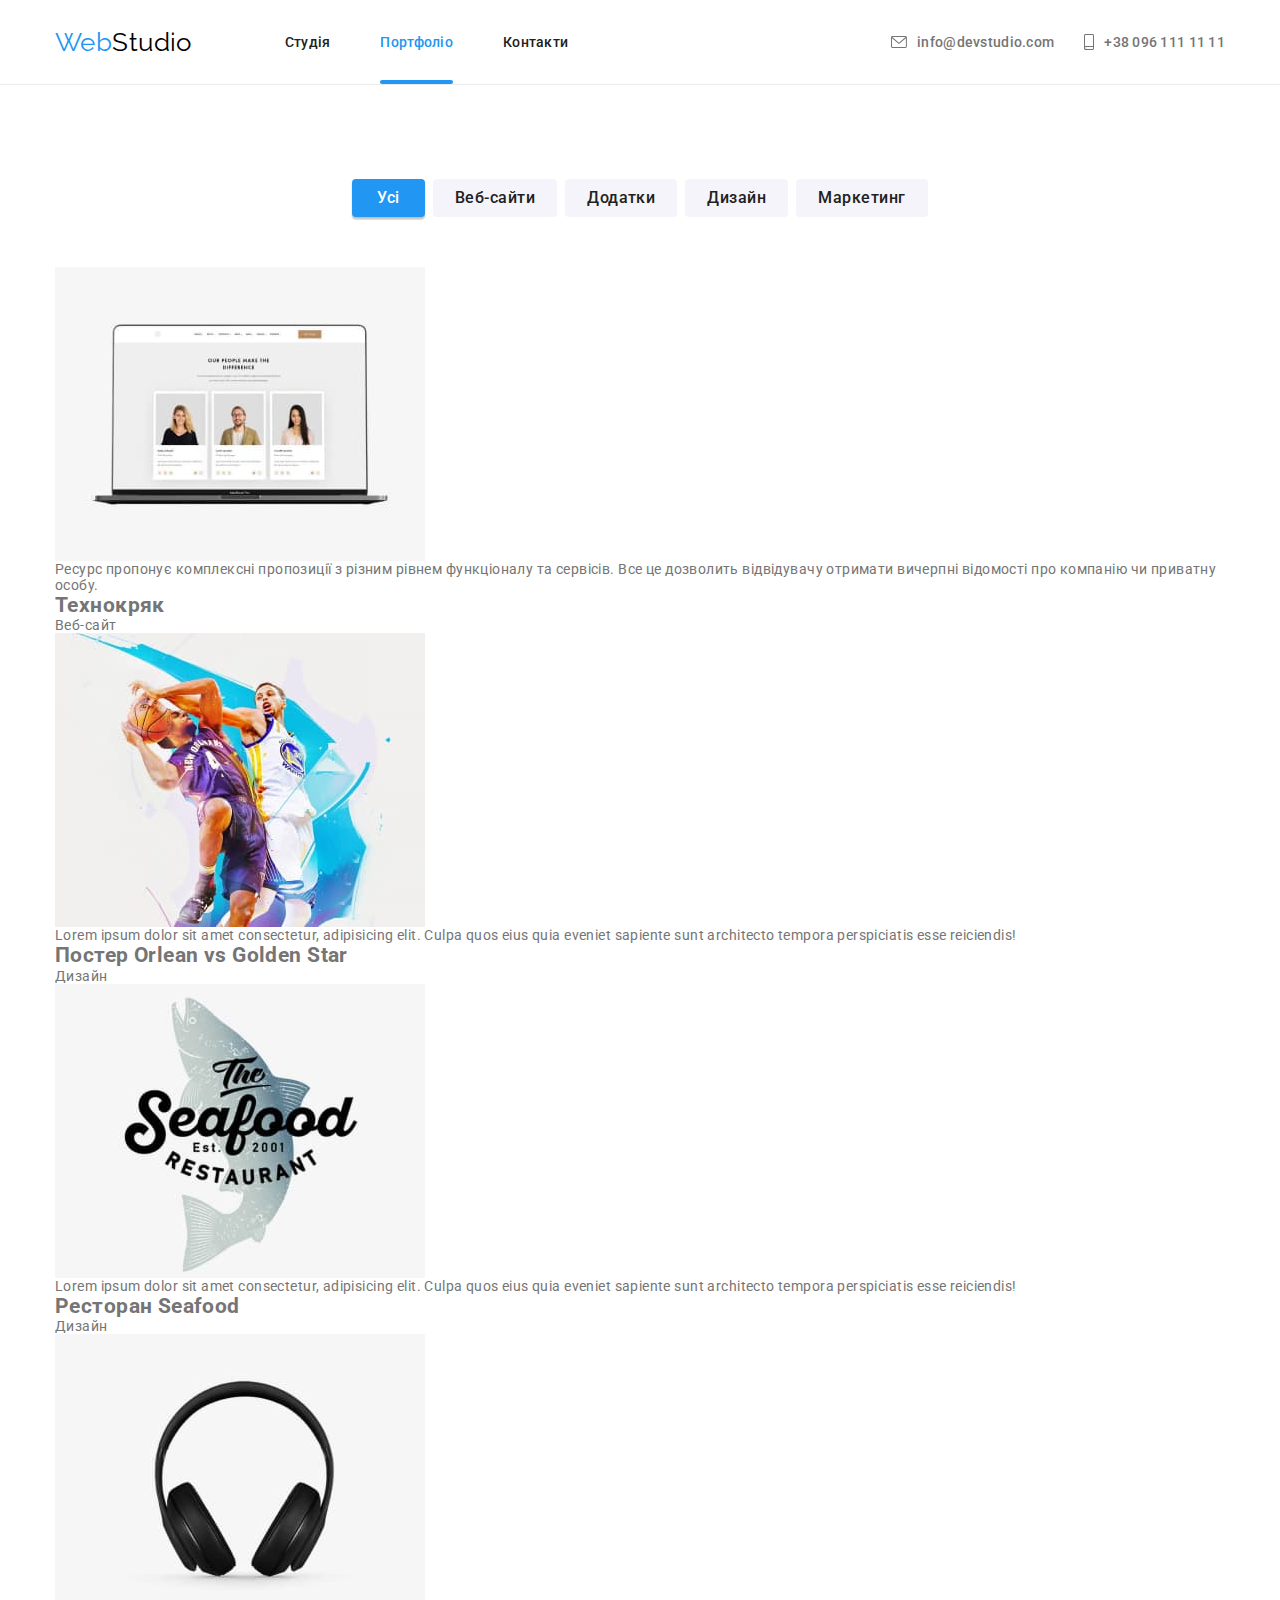
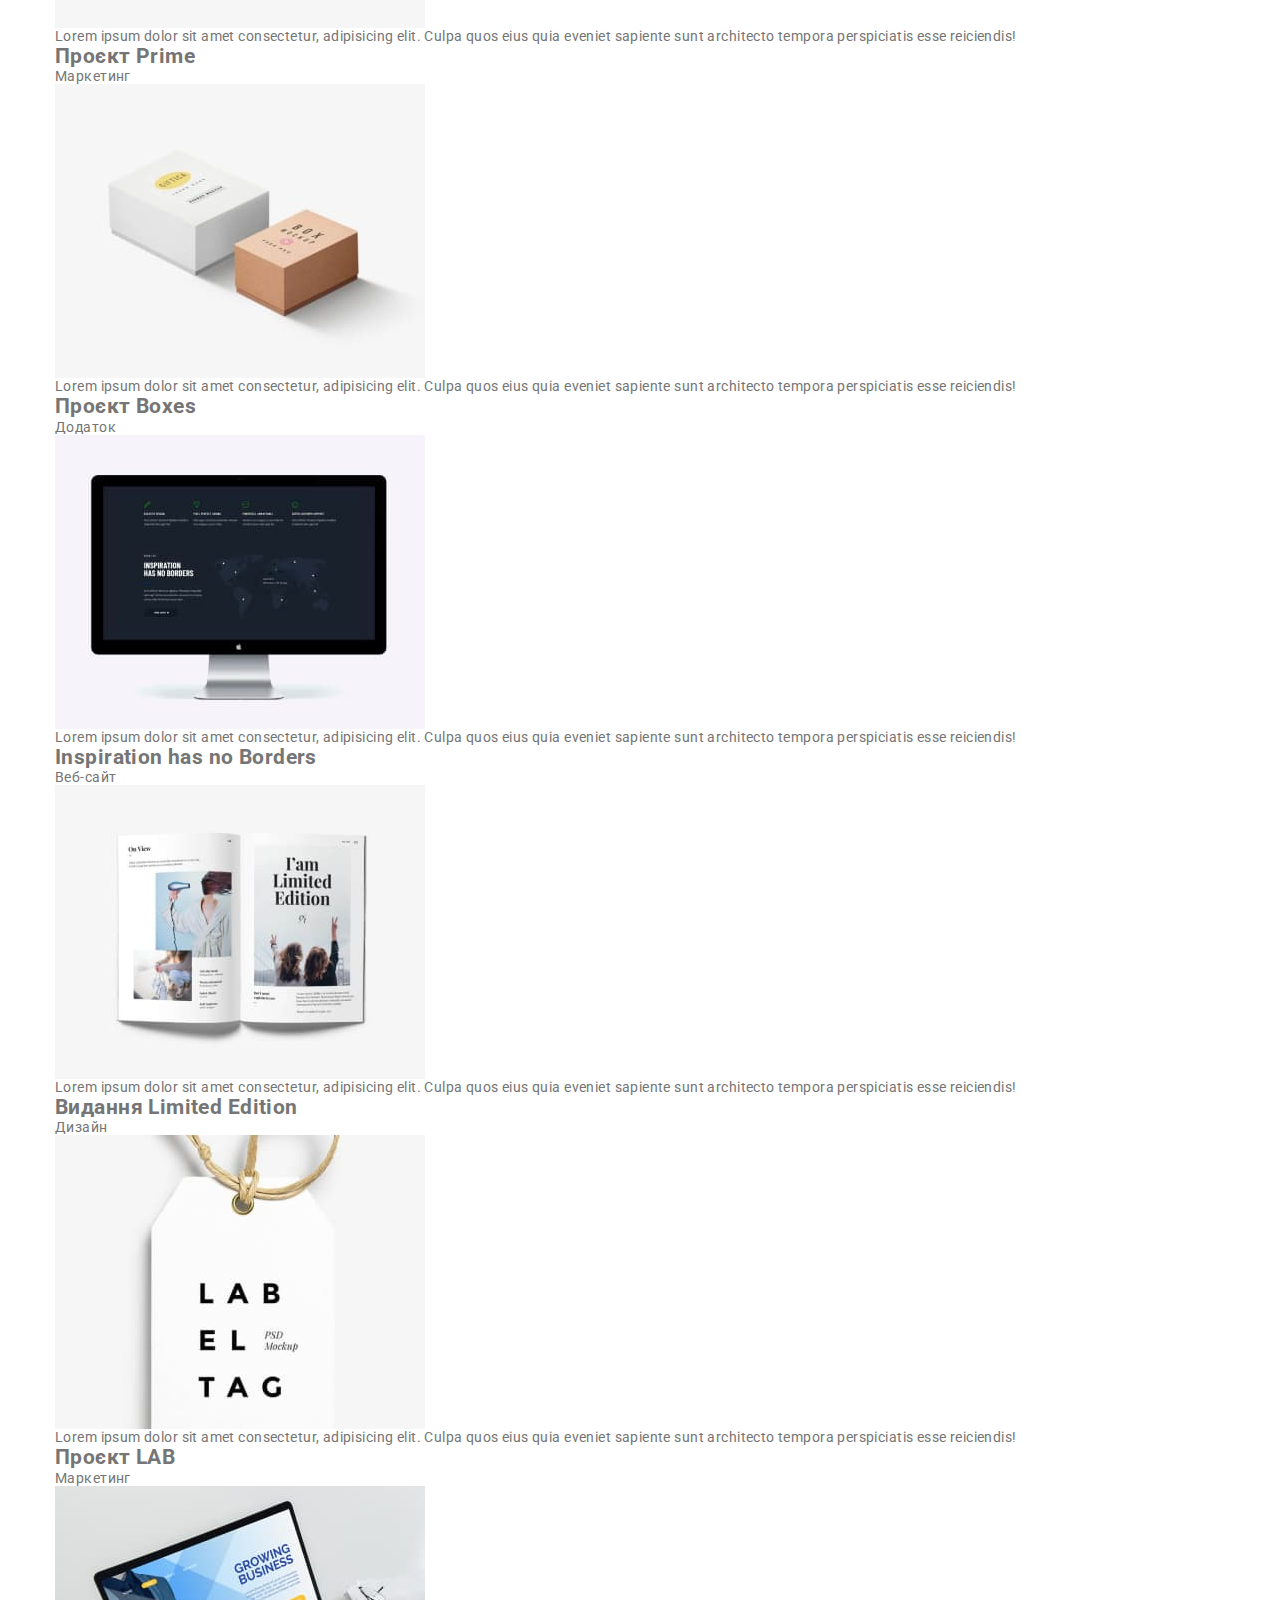
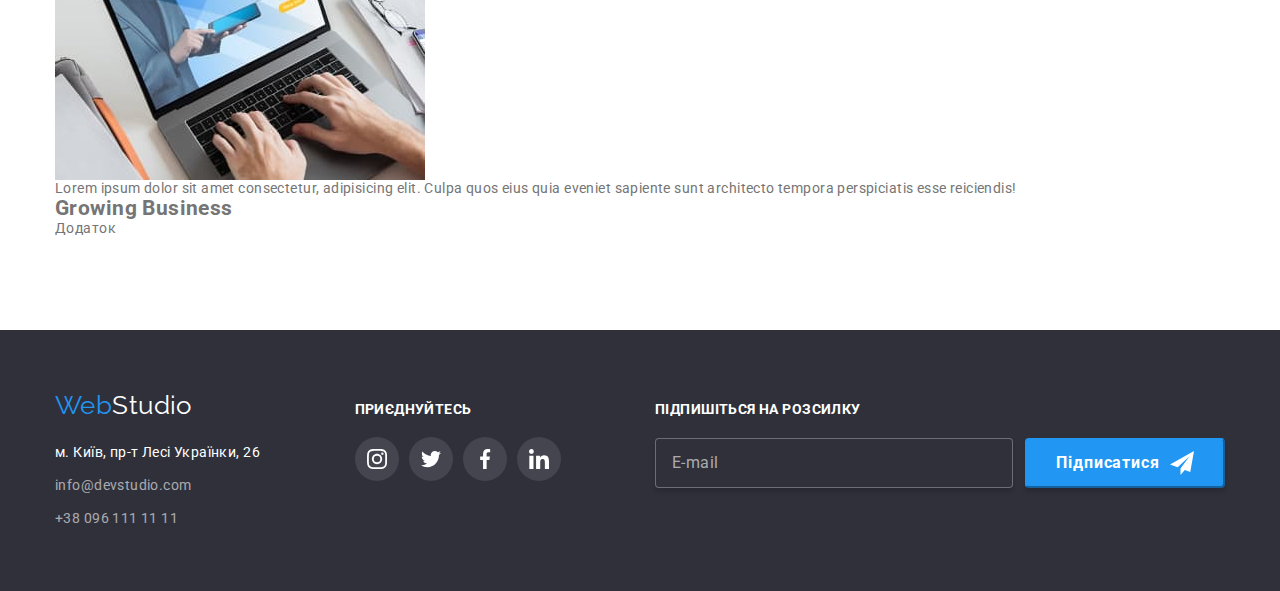
==== commit ed6929dc: "Структура папок" ====
--- a/potfolio.html
+++ b/potfolio.html
@@ -22,7 +22,7 @@
 		<header class="page-header">
 			<div class="container page-header__container">
 				<nav class="navigation">
-					<a href="./index.html" lang="en" class="logo-header">Web<span class="logo-header__part">Studio</span></a>
+					<a href="./index.html" lang="en" class="logo-header">Web<span class="logo-header--part">Studio</span></a>
 					<ul class="navigation__menu">
 						<li class="navigation__item">
 							<a href="./index.html" class="navigation__link">Студія</a>
@@ -62,7 +62,7 @@
 					<!-- Фільтр портфоліо -->
 					<ul class="filter">
 						<li class="filter__item">
-							<button type="button" class="filter__button filter__current">Усі</button>
+							<button type="button" class="filter__button filter__button--current">Усі</button>
 						</li>
 						<li class="filter__item">
 							<button type="button" class="filter__button">Веб-сайти</button>
@@ -78,170 +78,170 @@
 
 					<!-- Список портфоліо -->
 
-					<ul class="gallery">
-						<li class="gallery__item">
-							<a href="" target="_blank" rel="noopener noreferrer" class="gallery__link">
-								<div class="overlay">
-									<img class="gallery__img" src="./images/technocrack.jpg" alt="Технокряк" width="370" height="294" />
-									<p class="overlay__gallery">
+					<ul class="portfolio">
+						<li class="portfolio__item">
+							<a href="" target="_blank" rel="noopener noreferrer" class="portfolio__link">
+								<div class="overlay">
+									<img class="portfolio__img" src="./images/technocrack.jpg" alt="Технокряк" width="370" height="294" />
+									<p class="overlay__portfolio">
 										Ресурс пропонує комплексні пропозиції з різним рівнем функціоналу та сервісів. Все це дозволить
 										відвідувачу отримати вичерпні відомості про компанію чи приватну особу.
 									</p>
 								</div>
-								<div class="gallery__footer">
-									<h2 class="gallery__title">Технокряк</h2>
-									<p class="gallery__text">Веб-сайт</p>
-								</div></a
-							>
-						</li>
-
-						<li class="gallery__item">
-							<a href="" target="_blank" rel="noopener noreferrer" class="gallery__link">
-								<div class="overlay">
-									<img
-										class="gallery__img"
+								<div class="portfolio__footer">
+									<h2 class="portfolio__title">Технокряк</h2>
+									<p class="portfolio__text">Веб-сайт</p>
+								</div></a
+							>
+						</li>
+
+						<li class="portfolio__item">
+							<a href="" target="_blank" rel="noopener noreferrer" class="portfolio__link">
+								<div class="overlay">
+									<img
+										class="portfolio__img"
 										src="./images/new-orlean-golden-star.jpg"
 										alt="Постер New Orlean vs Golden Star"
 										width="370"
 										height="294"
 									/>
-									<p class="overlay__gallery">
-										Lorem ipsum dolor sit amet consectetur, adipisicing elit. Culpa quos eius quia eveniet sapiente sunt
-										architecto tempora perspiciatis esse reiciendis!
-									</p>
-								</div>
-								<div class="gallery__footer">
-									<h2 class="gallery__title"> Постер <span lang="en">Orlean vs Golden Star</span> </h2>
-									<p class="gallery__text">Дизайн</p>
-								</div></a
-							>
-						</li>
-						<li class="gallery__item">
-							<a href="" target="_blank" rel="noopener noreferrer" class="gallery__link">
-								<div class="overlay">
-									<img
-										class="gallery__img"
+									<p class="overlay__portfolio">
+										Lorem ipsum dolor sit amet consectetur, adipisicing elit. Culpa quos eius quia eveniet sapiente sunt
+										architecto tempora perspiciatis esse reiciendis!
+									</p>
+								</div>
+								<div class="portfolio__footer">
+									<h2 class="portfolio__title"> Постер <span lang="en">Orlean vs Golden Star</span> </h2>
+									<p class="portfolio__text">Дизайн</p>
+								</div></a
+							>
+						</li>
+						<li class="portfolio__item">
+							<a href="" target="_blank" rel="noopener noreferrer" class="portfolio__link">
+								<div class="overlay">
+									<img
+										class="portfolio__img"
 										src="./images/seafood.jpg"
 										alt="Ресторан Seafood"
 										width="370"
 										height="294"
 									/>
-									<p class="overlay__gallery">
-										Lorem ipsum dolor sit amet consectetur, adipisicing elit. Culpa quos eius quia eveniet sapiente sunt
-										architecto tempora perspiciatis esse reiciendis!
-									</p>
-								</div>
-								<div class="gallery__footer">
-									<h2 class="gallery__title">Ресторан <span lang="en">Seafood</span></h2>
-									<p class="gallery__text">Дизайн</p>
-								</div></a
-							>
-						</li>
-						<li class="gallery__item">
-							<a href="" target="_blank" rel="noopener noreferrer" class="gallery__link">
-								<div class="overlay">
-									<img class="gallery__img" src="./images/prime.jpg" alt="Проєкт Prime" width="370" height="294" />
-									<p class="overlay__gallery">
-										Lorem ipsum dolor sit amet consectetur, adipisicing elit. Culpa quos eius quia eveniet sapiente sunt
-										architecto tempora perspiciatis esse reiciendis!
-									</p>
-								</div>
-								<div class="gallery__footer">
-									<h2 class="gallery__title">Проєкт <span lang="en">Prime</span></h2>
-									<p class="gallery__text">Маркетинг</p>
-								</div></a
-							>
-						</li>
-						<li class="gallery__item">
-							<a href="" target="_blank" rel="noopener noreferrer" class="gallery__link">
-								<div class="overlay">
-									<img class="gallery__img" src="./images/boxes.jpg" alt="Проєкт Boxes" width="370" height="294" />
-									<p class="overlay__gallery">
-										Lorem ipsum dolor sit amet consectetur, adipisicing elit. Culpa quos eius quia eveniet sapiente sunt
-										architecto tempora perspiciatis esse reiciendis!
-									</p>
-								</div>
-								<div class="gallery__footer">
-									<h2 class="gallery__title">Проєкт <span lang="en">Boxes</span></h2>
-									<p class="gallery__text">Додаток</p>
-								</div></a
-							>
-						</li>
-						<li class="gallery__item">
-							<a href="" target="_blank" rel="noopener noreferrer" class="gallery__link">
-								<div class="overlay">
-									<img
-										class="gallery__img"
+									<p class="overlay__portfolio">
+										Lorem ipsum dolor sit amet consectetur, adipisicing elit. Culpa quos eius quia eveniet sapiente sunt
+										architecto tempora perspiciatis esse reiciendis!
+									</p>
+								</div>
+								<div class="portfolio__footer">
+									<h2 class="portfolio__title">Ресторан <span lang="en">Seafood</span></h2>
+									<p class="portfolio__text">Дизайн</p>
+								</div></a
+							>
+						</li>
+						<li class="portfolio__item">
+							<a href="" target="_blank" rel="noopener noreferrer" class="portfolio__link">
+								<div class="overlay">
+									<img class="portfolio__img" src="./images/prime.jpg" alt="Проєкт Prime" width="370" height="294" />
+									<p class="overlay__portfolio">
+										Lorem ipsum dolor sit amet consectetur, adipisicing elit. Culpa quos eius quia eveniet sapiente sunt
+										architecto tempora perspiciatis esse reiciendis!
+									</p>
+								</div>
+								<div class="portfolio__footer">
+									<h2 class="portfolio__title">Проєкт <span lang="en">Prime</span></h2>
+									<p class="portfolio__text">Маркетинг</p>
+								</div></a
+							>
+						</li>
+						<li class="portfolio__item">
+							<a href="" target="_blank" rel="noopener noreferrer" class="portfolio__link">
+								<div class="overlay">
+									<img class="portfolio__img" src="./images/boxes.jpg" alt="Проєкт Boxes" width="370" height="294" />
+									<p class="overlay__portfolio">
+										Lorem ipsum dolor sit amet consectetur, adipisicing elit. Culpa quos eius quia eveniet sapiente sunt
+										architecto tempora perspiciatis esse reiciendis!
+									</p>
+								</div>
+								<div class="portfolio__footer">
+									<h2 class="portfolio__title">Проєкт <span lang="en">Boxes</span></h2>
+									<p class="portfolio__text">Додаток</p>
+								</div></a
+							>
+						</li>
+						<li class="portfolio__item">
+							<a href="" target="_blank" rel="noopener noreferrer" class="portfolio__link">
+								<div class="overlay">
+									<img
+										class="portfolio__img"
 										src="./images/inspiration-has-no-border.jpg"
 										alt="Inspiration has no Borders"
 										width="370"
 										height="294"
 									/>
-									<p class="overlay__gallery">
-										Lorem ipsum dolor sit amet consectetur, adipisicing elit. Culpa quos eius quia eveniet sapiente sunt
-										architecto tempora perspiciatis esse reiciendis!
-									</p>
-								</div>
-								<div class="gallery__footer">
-									<h2 lang="en" class="gallery__title">Inspiration has no Borders</h2>
-									<p class="gallery__text">Веб-сайт</p>
-								</div></a
-							>
-						</li>
-						<li class="gallery__item">
-							<a href="" target="_blank" rel="noopener noreferrer" class="gallery__link">
-								<div class="overlay">
-									<img
-										class="gallery__img"
+									<p class="overlay__portfolio">
+										Lorem ipsum dolor sit amet consectetur, adipisicing elit. Culpa quos eius quia eveniet sapiente sunt
+										architecto tempora perspiciatis esse reiciendis!
+									</p>
+								</div>
+								<div class="portfolio__footer">
+									<h2 lang="en" class="portfolio__title">Inspiration has no Borders</h2>
+									<p class="portfolio__text">Веб-сайт</p>
+								</div></a
+							>
+						</li>
+						<li class="portfolio__item">
+							<a href="" target="_blank" rel="noopener noreferrer" class="portfolio__link">
+								<div class="overlay">
+									<img
+										class="portfolio__img"
 										src="./images/limited-edition.jpg"
 										alt="Видання Limited Edition"
 										width="370"
 										height="294"
 									/>
-									<p class="overlay__gallery">
-										Lorem ipsum dolor sit amet consectetur, adipisicing elit. Culpa quos eius quia eveniet sapiente sunt
-										architecto tempora perspiciatis esse reiciendis!
-									</p>
-								</div>
-								<div class="gallery__footer">
-									<h2 class="gallery__title"> Видання <span lang="en">Limited Edition</span> </h2>
-									<p class="gallery__text">Дизайн</p>
-								</div></a
-							>
-						</li>
-						<li class="gallery__item">
-							<a href="" target="_blank" rel="noopener noreferrer" class="gallery__link">
-								<div class="overlay">
-									<img class="gallery__img" src="./images/lab.jpg" alt="Проєкт LAB" width="370" height="294" />
-									<p class="overlay__gallery">
-										Lorem ipsum dolor sit amet consectetur, adipisicing elit. Culpa quos eius quia eveniet sapiente sunt
-										architecto tempora perspiciatis esse reiciendis!
-									</p>
-								</div>
-								<div class="gallery__footer">
-									<h2 class="gallery__title">Проєкт <span lang="en">LAB</span></h2>
-									<p class="gallery__text">Маркетинг</p>
-								</div></a
-							>
-						</li>
-						<li class="gallery__item">
-							<a href="" target="_blank" rel="noopener noreferrer" class="gallery__link">
-								<div class="overlay">
-									<img
-										class="gallery__img"
+									<p class="overlay__portfolio">
+										Lorem ipsum dolor sit amet consectetur, adipisicing elit. Culpa quos eius quia eveniet sapiente sunt
+										architecto tempora perspiciatis esse reiciendis!
+									</p>
+								</div>
+								<div class="portfolio__footer">
+									<h2 class="portfolio__title"> Видання <span lang="en">Limited Edition</span> </h2>
+									<p class="portfolio__text">Дизайн</p>
+								</div></a
+							>
+						</li>
+						<li class="portfolio__item">
+							<a href="" target="_blank" rel="noopener noreferrer" class="portfolio__link">
+								<div class="overlay">
+									<img class="portfolio__img" src="./images/lab.jpg" alt="Проєкт LAB" width="370" height="294" />
+									<p class="overlay__portfolio">
+										Lorem ipsum dolor sit amet consectetur, adipisicing elit. Culpa quos eius quia eveniet sapiente sunt
+										architecto tempora perspiciatis esse reiciendis!
+									</p>
+								</div>
+								<div class="portfolio__footer">
+									<h2 class="portfolio__title">Проєкт <span lang="en">LAB</span></h2>
+									<p class="portfolio__text">Маркетинг</p>
+								</div></a
+							>
+						</li>
+						<li class="portfolio__item">
+							<a href="" target="_blank" rel="noopener noreferrer" class="portfolio__link">
+								<div class="overlay">
+									<img
+										class="portfolio__img"
 										src="./images/growing-buisness.jpg"
 										alt="Growing Business"
 										width="370"
 										height="294"
 									/>
-									<p class="overlay__gallery">
-										Lorem ipsum dolor sit amet consectetur, adipisicing elit. Culpa quos eius quia eveniet sapiente sunt
-										architecto tempora perspiciatis esse reiciendis!
-									</p>
-								</div>
-								<div class="gallery__footer">
-									<h2 lang="en" class="gallery__title">Growing Business</h2>
-									<p class="gallery__text">Додаток</p>
+									<p class="overlay__portfolio">
+										Lorem ipsum dolor sit amet consectetur, adipisicing elit. Culpa quos eius quia eveniet sapiente sunt
+										architecto tempora perspiciatis esse reiciendis!
+									</p>
+								</div>
+								<div class="portfolio__footer">
+									<h2 lang="en" class="portfolio__title">Growing Business</h2>
+									<p class="portfolio__text">Додаток</p>
 								</div></a
 							>
 						</li>
@@ -254,7 +254,7 @@
 		<footer class="page-footer">
 			<div class="container page-footer__container">
 				<div>
-					<a href="./index.html" lang="en" class="logo-footer">Web<span class="logo-footer__part">Studio</span></a>
+					<a href="./index.html" lang="en" class="logo-footer">Web<span class="logo-footer--part">Studio</span></a>
 					<address>
 						<ul class="studio-adress">
 							<li class="studio-adress__item">
--- a/css/main.min.css
+++ b/css/main.min.css
@@ -1 +1 @@
-h1,h2,h3,h4,h5,h6,p{margin-top:0;margin-bottom:0}ul{list-style:none;margin:0;padding:0}img{display:block;max-width:100%}button{cursor:pointer;display:block;padding:0}textarea{resize:none}a{text-decoration:none;color:inherit}.hidden{position:absolute;width:1px;height:1px;margin:-1px;border:0;padding:0;white-space:nowrap;-webkit-clip-path:inset(100%);clip-path:inset(100%);clip:rect(0 0 0 0);overflow:hidden}body{color:#757575;background-color:#fff;font-family:"Roboto",sans-serif;font-size:14px;letter-spacing:.03em}.section{padding-top:94px;padding-bottom:94px}.section__title{margin-bottom:50px;color:#212121;font-size:36px;line-height:1.17;letter-spacing:.03em;text-align:center}.section-feauters{padding-bottom:0}.section-team{background-color:#f5f4fa}.container{width:1200px;margin-right:auto;margin-left:auto;padding-left:15px;padding-right:15px}.social-net{display:-webkit-box;display:-ms-flexbox;display:flex;-webkit-box-align:center;-ms-flex-align:center;align-items:center;-webkit-box-pack:center;-ms-flex-pack:center;justify-content:center;gap:10px;color:#fff;font-style:normal;line-height:1.71}.social-net__item{width:44px;height:44px}.social-net__icon{display:block;fill:currentColor}.social-net__label{margin-bottom:20px;color:#fff;font-weight:700;text-transform:uppercase}.social-net .social-net__link--dark,.social-net .social-net__link--light{width:100%;height:100%;display:-webkit-box;display:-ms-flexbox;display:flex;-webkit-box-align:center;-ms-flex-align:center;align-items:center;-webkit-box-pack:center;-ms-flex-pack:center;justify-content:center;border-radius:50%;-webkit-transition:color 250ms cubic-bezier(0.4, 0, 0.2, 1),background-color 250ms cubic-bezier(0.4, 0, 0.2, 1);transition:color 250ms cubic-bezier(0.4, 0, 0.2, 1),background-color 250ms cubic-bezier(0.4, 0, 0.2, 1)}.social-net .social-net__link--dark:hover,.social-net .social-net__link--light:hover,.social-net .social-net__link--dark:focus,.social-net .social-net__link--light:focus{background-color:#2196f3;outline:rgba(0,0,0,0)}.social-net__link--light{color:#fff;background-color:rgba(255,255,255,.1)}.social-net__link--dark{color:#afb1b8}.social-net__link--dark:hover,.social-net__link--dark:focus{color:#fff}.overlay{position:relative;overflow:hidden}.overlay .overlay__gallery,.overlay .overlay__work{position:absolute;left:0;width:100%;color:#fff}.overlay__work{bottom:0;height:70px;display:-webkit-box;display:-ms-flexbox;display:flex;-webkit-box-pack:center;-ms-flex-pack:center;justify-content:center;-webkit-box-align:center;-ms-flex-align:center;align-items:center;font-weight:700;line-height:1.14;text-transform:uppercase;background-color:rgba(47,48,58,.8)}.overlay__gallery{top:0;height:100%;padding:63px 24px;font-size:18px;line-height:1.56;background-color:rgba(33,150,243,.9);-webkit-transform:translateY(100%);transform:translateY(100%);-webkit-transition:-webkit-transform 250ms cubic-bezier(0.4, 0, 0.2, 1);transition:-webkit-transform 250ms cubic-bezier(0.4, 0, 0.2, 1);transition:transform 250ms cubic-bezier(0.4, 0, 0.2, 1);transition:transform 250ms cubic-bezier(0.4, 0, 0.2, 1), -webkit-transform 250ms cubic-bezier(0.4, 0, 0.2, 1)}.gallery__link:hover .overlay__gallery,.gallery__link:focus .overlay__gallery{-webkit-transform:translateY(0);transform:translateY(0)}.page-header{border-bottom:solid 1px #ececec}.page-header__container{display:-webkit-box;display:-ms-flexbox;display:flex}.logo-footer,.logo-header{color:#2196f3;font-family:"Raleway";font-size:26px;line-height:1.19}.logo-header{margin-right:93px}.logo-header__part{color:#000}.logo-footer{display:inline-block;margin-bottom:20px}.logo-footer__part{color:#fff}.navigation{display:-webkit-box;display:-ms-flexbox;display:flex;-webkit-box-align:center;-ms-flex-align:center;align-items:center}.navigation__menu{display:-webkit-box;display:-ms-flexbox;display:flex;-webkit-box-align:center;-ms-flex-align:center;align-items:center}.navigation__menu{gap:50px}.navigation__item{-ms-flex-preferred-size:calc((100% - 100px)/3);flex-basis:calc((100% - 100px)/3)}.navigation__link{display:-webkit-box;display:-ms-flexbox;display:flex;-webkit-box-align:center;-ms-flex-align:center;align-items:center;gap:10px;padding-top:32px;padding-bottom:32px;font-weight:500;line-height:1.43;letter-spacing:.02em;color:#212121;-webkit-transition:color 250ms cubic-bezier(0.4, 0, 0.2, 1);transition:color 250ms cubic-bezier(0.4, 0, 0.2, 1)}.navigation__link:hover,.navigation__link:focus{color:#2196f3;outline:rgba(0,0,0,0)}.contacts{margin-left:auto;display:-webkit-box;display:-ms-flexbox;display:flex;gap:30px;font-weight:500;line-height:1.43;letter-spacing:.02em}.contacts__item{-ms-flex-preferred-size:calc((100% - 30px)/2);flex-basis:calc((100% - 30px)/2)}.contacts__link{display:-webkit-box;display:-ms-flexbox;display:flex;-webkit-box-align:center;-ms-flex-align:center;align-items:center;gap:10px;padding-top:32px;padding-bottom:32px;-webkit-transition:color 250ms cubic-bezier(0.4, 0, 0.2, 1);transition:color 250ms cubic-bezier(0.4, 0, 0.2, 1)}.contacts__link:hover,.contacts__link:focus{color:#2196f3;outline:rgba(0,0,0,0)}.contacts__icon{display:block;fill:currentColor}.current-page{color:#2196f3;position:relative}.current-page::after{content:"";position:absolute;bottom:0;left:0;width:100%;height:4px;background-color:#2196f3;border-radius:2px}.page-hero{max-width:1600px;margin-left:auto;margin-right:auto;padding-top:200px;padding-bottom:200px;background-color:#2f303a;background-image:-webkit-gradient(linear, left top, left bottom, from(rgba(47, 48, 58, 0.4)), to(rgba(47, 48, 58, 0.4))),url(../images/hero.jpg);background-image:linear-gradient(rgba(47, 48, 58, 0.4), rgba(47, 48, 58, 0.4)),url(../images/hero.jpg);background-repeat:no-repeat}.page-hero__title{width:696px;margin-bottom:30px;margin-left:auto;margin-right:auto;color:#fff;font-weight:900;font-size:44px;line-height:1.36;letter-spacing:.06em;text-transform:uppercase;text-align:center}.features{display:-webkit-box;display:-ms-flexbox;display:flex;gap:30px}.features__item{-ms-flex-preferred-size:calc((100% - 90px)/4);flex-basis:calc((100% - 90px)/4)}.features__container{width:270px;height:120px;display:-webkit-box;display:-ms-flexbox;display:flex;-webkit-box-align:center;-ms-flex-align:center;align-items:center;-webkit-box-pack:center;-ms-flex-pack:center;justify-content:center;margin-bottom:30px;background-color:#f5f4fa}.features__title{margin-bottom:10px;color:#212121;font-size:14px;line-height:1.14;text-transform:uppercase}.features__text{line-height:1.71}.clients{display:-webkit-box;display:-ms-flexbox;display:flex;-webkit-box-align:center;-ms-flex-align:center;align-items:center;gap:30px}.clients__item{width:170px;height:92px}.clients__icon{display:block;fill:currentColor}.clients__link{width:100%;height:100%;display:-webkit-box;display:-ms-flexbox;display:flex;-webkit-box-align:center;-ms-flex-align:center;align-items:center;-webkit-box-pack:center;-ms-flex-pack:center;justify-content:center;color:#afb1b8;border:1px solid #afb1b8;border-radius:4px;-webkit-transition:color 250ms cubic-bezier(0.4, 0, 0.2, 1),outline-color 250ms cubic-bezier(0.4, 0, 0.2, 1),border-color 250ms cubic-bezier(0.4, 0, 0.2, 1);transition:color 250ms cubic-bezier(0.4, 0, 0.2, 1),outline-color 250ms cubic-bezier(0.4, 0, 0.2, 1),border-color 250ms cubic-bezier(0.4, 0, 0.2, 1)}.clients__link:hover,.clients__link:focus{color:#2196f3;border-color:#2196f3;outline-color:#2196f3}.work{display:-webkit-box;display:-ms-flexbox;display:flex;gap:30px}.work__item{-ms-flex-preferred-size:calc((100% - 60px)/3);flex-basis:calc((100% - 60px)/3)}.team{display:-webkit-box;display:-ms-flexbox;display:flex;gap:30px}.team__item{-ms-flex-preferred-size:calc((100% - 90px)/4);flex-basis:calc((100% - 90px)/4);padding-bottom:30px;border-bottom-left-radius:4px;border-bottom-right-radius:4px;background-color:#fff;-webkit-box-shadow:0px 2px 1px rgba(0,0,0,.2),0px 1px 1px rgba(0,0,0,.14),0px 1px 3px rgba(0,0,0,.12);box-shadow:0px 2px 1px rgba(0,0,0,.2),0px 1px 1px rgba(0,0,0,.14),0px 1px 3px rgba(0,0,0,.12)}.team__img{margin-bottom:30px}.team__title{margin-bottom:10px;color:#212121;font-weight:500;font-size:16px;line-height:1.19;letter-spacing:.03em;text-align:center}.team__text{margin-bottom:16px;font-size:16px;line-height:1.19;text-align:center}.filter{display:-webkit-box;display:-ms-flexbox;display:flex;-webkit-box-pack:center;-ms-flex-pack:center;justify-content:center;gap:8px;margin-bottom:50px}.filter__current{padding:6px 25px;background-color:#2196f3;color:#fff;-webkit-box-shadow:0px 2px 2px rgba(0,0,0,.12),0px 1px 2px rgba(0,0,0,.08),0px 3px 1px rgba(0,0,0,.1);box-shadow:0px 2px 2px rgba(0,0,0,.12),0px 1px 2px rgba(0,0,0,.08),0px 3px 1px rgba(0,0,0,.1)}.filter__button{padding:6px 22px;color:#212121;background-color:#f5f4fa;font-family:inherit;font-weight:500;font-size:16px;line-height:1.62;letter-spacing:.03em;cursor:pointer;border-radius:4px;border:none;-webkit-transition:color 250ms cubic-bezier(0.4, 0, 0.2, 1),background-color 250ms cubic-bezier(0.4, 0, 0.2, 1),-webkit-box-shadow 250ms cubic-bezier(0.4, 0, 0.2, 1);transition:color 250ms cubic-bezier(0.4, 0, 0.2, 1),background-color 250ms cubic-bezier(0.4, 0, 0.2, 1),-webkit-box-shadow 250ms cubic-bezier(0.4, 0, 0.2, 1);transition:color 250ms cubic-bezier(0.4, 0, 0.2, 1),background-color 250ms cubic-bezier(0.4, 0, 0.2, 1),box-shadow 250ms cubic-bezier(0.4, 0, 0.2, 1);transition:color 250ms cubic-bezier(0.4, 0, 0.2, 1),background-color 250ms cubic-bezier(0.4, 0, 0.2, 1),box-shadow 250ms cubic-bezier(0.4, 0, 0.2, 1),-webkit-box-shadow 250ms cubic-bezier(0.4, 0, 0.2, 1)}.filter__button:hover,.filter__button:focus{background-color:#2196f3;color:#fff;-webkit-box-shadow:0px 2px 2px rgba(0,0,0,.12),0px 1px 2px rgba(0,0,0,.08),0px 3px 1px rgba(0,0,0,.1);box-shadow:0px 2px 2px rgba(0,0,0,.12),0px 1px 2px rgba(0,0,0,.08),0px 3px 1px rgba(0,0,0,.1);outline:rgba(0,0,0,0)}.gallery{display:-webkit-box;display:-ms-flexbox;display:flex;-ms-flex-wrap:wrap;flex-wrap:wrap;gap:30px}.gallery__item{-ms-flex-preferred-size:calc((100% - 60px)/3);flex-basis:calc((100% - 60px)/3)}.gallery__footer{padding-top:20px;padding-bottom:20px;padding-left:24px;padding-right:24px;border-left:1px solid #eee;border-right:1px solid #eee;border-bottom:1px solid #eee}.gallery__title{margin-bottom:4px;color:#212121;font-size:18px;line-height:2;letter-spacing:.06em}.gallery__text{font-size:16px;line-height:1.875}.gallery__link{display:block;-webkit-transition:-webkit-box-shadow 250ms cubic-bezier(0.4, 0, 0.2, 1);transition:-webkit-box-shadow 250ms cubic-bezier(0.4, 0, 0.2, 1);transition:box-shadow 250ms cubic-bezier(0.4, 0, 0.2, 1);transition:box-shadow 250ms cubic-bezier(0.4, 0, 0.2, 1), -webkit-box-shadow 250ms cubic-bezier(0.4, 0, 0.2, 1)}.gallery__link:hover,.gallery__link:focus{-webkit-box-shadow:1px 4px 6px rgba(0,0,0,.16),0px 4px 4px rgba(0,0,0,.06),0px 1px 1px rgba(0,0,0,.12);box-shadow:1px 4px 6px rgba(0,0,0,.16),0px 4px 4px rgba(0,0,0,.06),0px 1px 1px rgba(0,0,0,.12);outline:rgba(0,0,0,0)}.page-footer{padding-top:60px;padding-bottom:60px;background-color:#2f303a}.page-footer__container{display:-webkit-box;display:-ms-flexbox;display:flex;-webkit-box-align:baseline;-ms-flex-align:baseline;align-items:baseline;-webkit-box-pack:justify;-ms-flex-pack:justify;justify-content:space-between}.studio-adress__item:not(:last-child){margin-bottom:9px}.studio-adress__link--dark,.studio-adress__link--light{font-style:normal;line-height:1.71;-webkit-transition:color 250ms cubic-bezier(0.4, 0, 0.2, 1);transition:color 250ms cubic-bezier(0.4, 0, 0.2, 1)}.studio-adress__link--dark:hover,.studio-adress__link--light:hover,.studio-adress__link--dark:focus,.studio-adress__link--light:focus{color:#2196f3;outline:rgba(0,0,0,0)}.studio-adress__link--light{color:#fff}.studio-adress__link--dark{color:rgba(255,255,255,.6)}.mailing{width:570px}.mailing__label{margin-bottom:20px;font-weight:700;line-height:1.14;text-transform:uppercase;color:#fff}.mailing__form{display:-webkit-box;display:-ms-flexbox;display:flex;-webkit-box-align:center;-ms-flex-align:center;align-items:center;gap:12px}.mailing__input{width:100%;height:50px;padding-left:16px;font-family:inherit;font-size:16px;line-height:1.25;letter-spacing:.03em;color:#000;background-color:#2f303a;border:1px solid rgba(255,255,255,.3);border-radius:4px;-webkit-box-shadow:0px 4px 4px rgba(0,0,0,.15);box-shadow:0px 4px 4px rgba(0,0,0,.15);-webkit-transition:border-color 250ms cubic-bezier(0.4, 0, 0.2, 1),outline 250ms cubic-bezier(0.4, 0, 0.2, 1);transition:border-color 250ms cubic-bezier(0.4, 0, 0.2, 1),outline 250ms cubic-bezier(0.4, 0, 0.2, 1)}.mailing__input::-webkit-input-placeholder{color:rgba(255,255,255,.6)}.mailing__input::-moz-placeholder{color:rgba(255,255,255,.6)}.mailing__input:-ms-input-placeholder{color:rgba(255,255,255,.6)}.mailing__input::-ms-input-placeholder{color:rgba(255,255,255,.6)}.mailing__input::placeholder{color:rgba(255,255,255,.6)}.mailing__input:hover,.mailing__input:focus{border-color:#2196f3;outline:1px solid #2196f3}.button{display:-webkit-box;display:-ms-flexbox;display:flex;-ms-flex-negative:0;flex-shrink:0;-webkit-box-align:center;-ms-flex-align:center;align-items:center;-webkit-box-pack:center;-ms-flex-pack:center;justify-content:center;gap:10px;margin-left:auto;margin-right:auto;width:200px;height:50px;font-family:inherit;font-weight:700;font-size:16px;line-height:1.875;letter-spacing:.06em;color:#fff;background-color:#2196f3;border-color:#2196f3;border-radius:4px;-webkit-box-shadow:0px 4px 4px rgba(0,0,0,.15);box-shadow:0px 4px 4px rgba(0,0,0,.15);cursor:pointer;-webkit-transition:background-color 250ms cubic-bezier(0.4, 0, 0.2, 1);transition:background-color 250ms cubic-bezier(0.4, 0, 0.2, 1)}.button:hover,.button:focus{background-color:#188ce8;outline:rgba(0,0,0,0)}.backdrop{position:fixed;top:0;left:0;width:100%;height:100%;z-index:10;background-color:rgba(0,0,0,.2);opacity:1;-webkit-transition:opacity 500ms cubic-bezier(0.4, 0, 0.2, 1),visibility 500ms cubic-bezier(0.4, 0, 0.2, 1);transition:opacity 500ms cubic-bezier(0.4, 0, 0.2, 1),visibility 500ms cubic-bezier(0.4, 0, 0.2, 1)}.is-hidden{visibility:hidden;opacity:0;pointer-events:none;-webkit-transform:translate(-50%, -50%) scale(0.2);transform:translate(-50%, -50%) scale(0.2)}.modal{position:absolute;top:50%;left:50%;-webkit-transform:translate(-50%, -50%) scale(1);transform:translate(-50%, -50%) scale(1);height:581px;width:528px;padding:40px;background-color:#fff;border-radius:4px;-webkit-box-shadow:0px 2px 1px rgba(0,0,0,.2),0px 1px 1px rgba(0,0,0,.14),0px 1px 3px rgba(0,0,0,.12);box-shadow:0px 2px 1px rgba(0,0,0,.2),0px 1px 1px rgba(0,0,0,.14),0px 1px 3px rgba(0,0,0,.12);-webkit-transition:-webkit-transform 500ms cubic-bezier(0.4, 0, 0.2, 1),-webkit-box-shadow 500ms cubic-bezier(0.4, 0, 0.2, 1);transition:-webkit-transform 500ms cubic-bezier(0.4, 0, 0.2, 1),-webkit-box-shadow 500ms cubic-bezier(0.4, 0, 0.2, 1);transition:transform 500ms cubic-bezier(0.4, 0, 0.2, 1),box-shadow 500ms cubic-bezier(0.4, 0, 0.2, 1);transition:transform 500ms cubic-bezier(0.4, 0, 0.2, 1),box-shadow 500ms cubic-bezier(0.4, 0, 0.2, 1),-webkit-transform 500ms cubic-bezier(0.4, 0, 0.2, 1),-webkit-box-shadow 500ms cubic-bezier(0.4, 0, 0.2, 1)}.modal__text{margin-bottom:12px;font-weight:700;font-size:20px;line-height:1.15;text-align:center;color:#212121}.modal__icon{fill:currentColor}.modal__button{position:absolute;top:8px;right:8px;width:30px;height:30px;padding:6px;display:-webkit-box;display:-ms-flexbox;display:flex;-webkit-box-align:center;-ms-flex-align:center;align-items:center;-webkit-box-pack:center;-ms-flex-pack:center;justify-content:center;background-color:#fff;border-radius:50%;border:1px solid rgba(0,0,0,.1);cursor:pointer;-webkit-transition:border-color 250ms cubic-bezier(0.4, 0, 0.2, 1),outline 250ms cubic-bezier(0.4, 0, 0.2, 1),color 250ms cubic-bezier(0.4, 0, 0.2, 1);transition:border-color 250ms cubic-bezier(0.4, 0, 0.2, 1),outline 250ms cubic-bezier(0.4, 0, 0.2, 1),color 250ms cubic-bezier(0.4, 0, 0.2, 1)}.modal__button:hover,.modal__button:focus{border-color:#2196f3;color:#2196f3;outline:1px solid #2196f3}.form{display:-webkit-box;display:-ms-flexbox;display:flex;-webkit-box-orient:vertical;-webkit-box-direction:normal;-ms-flex-direction:column;flex-direction:column;-webkit-box-align:center;-ms-flex-align:center;align-items:center;-webkit-box-pack:center;-ms-flex-pack:center;justify-content:center}.form__field{position:relative;display:-webkit-box;display:-ms-flexbox;display:flex;-webkit-box-orient:vertical;-webkit-box-direction:normal;-ms-flex-direction:column;flex-direction:column;width:100%;margin-bottom:10px}.form__label{margin-bottom:4px;font-size:12px;line-height:1.17;letter-spacing:.01em}.form__icon{position:absolute;left:12px;top:29px;fill:#000;-webkit-transition:fill 250ms cubic-bezier(0.4, 0, 0.2, 1);transition:fill 250ms cubic-bezier(0.4, 0, 0.2, 1)}.form__input{height:40px;padding-left:42px;font-family:inherit;font-size:16px;line-height:1.25;letter-spacing:.03em;color:#000;border:1px solid rgba(33,33,33,.2);border-radius:4px;-webkit-transition:border-color 250ms cubic-bezier(0.4, 0, 0.2, 1),outline 250ms cubic-bezier(0.4, 0, 0.2, 1);transition:border-color 250ms cubic-bezier(0.4, 0, 0.2, 1),outline 250ms cubic-bezier(0.4, 0, 0.2, 1)}.form__input::-webkit-input-placeholder{color:rgba(117,117,117,.5)}.form__input::-moz-placeholder{color:rgba(117,117,117,.5)}.form__input:-ms-input-placeholder{color:rgba(117,117,117,.5)}.form__input::-ms-input-placeholder{color:rgba(117,117,117,.5)}.form__input::placeholder{color:rgba(117,117,117,.5)}.form__input:focus{border-color:#2196f3;outline:1px solid #2196f3}.form__field-textarea{display:-webkit-box;display:-ms-flexbox;display:flex;-webkit-box-orient:vertical;-webkit-box-direction:normal;-ms-flex-direction:column;flex-direction:column;width:100%;margin-bottom:20px}.form__textarea{padding-left:16px;font-family:inherit;font-size:12px;line-height:1.17;letter-spacing:.01em;color:#000;border:1px solid rgba(33,33,33,.2);border-radius:4px;-webkit-transition:border-color 250ms cubic-bezier(0.4, 0, 0.2, 1),outline 250ms cubic-bezier(0.4, 0, 0.2, 1);transition:border-color 250ms cubic-bezier(0.4, 0, 0.2, 1),outline 250ms cubic-bezier(0.4, 0, 0.2, 1)}.form__textarea::-webkit-input-placeholder{color:rgba(117,117,117,.5)}.form__textarea::-moz-placeholder{color:rgba(117,117,117,.5)}.form__textarea:-ms-input-placeholder{color:rgba(117,117,117,.5)}.form__textarea::-ms-input-placeholder{color:rgba(117,117,117,.5)}.form__textarea::placeholder{color:rgba(117,117,117,.5)}.form__textarea:focus{border-color:#2196f3;outline:1px solid #2196f3}.form__input:focus+.form__icon{fill:#2196f3}.checkbox{position:relative;width:100%;margin-bottom:30px}.checkbox__text{font-size:14px;line-height:1.71;letter-spacing:.03em;padding-left:42px}.checkbox__link{color:#2196f3;cursor:pointer}.checkbox__icon{position:absolute;left:12px;top:50%;-webkit-transform:translate(calc(-50% + 12px), -50%);transform:translate(calc(-50% + 12px), -50%);display:block;border:2px solid #212121;border-radius:2px;-webkit-transition:border-color 250ms cubic-bezier(0.4, 0, 0.2, 1);transition:border-color 250ms cubic-bezier(0.4, 0, 0.2, 1);cursor:pointer}.checkbox__input{position:absolute;width:1px;height:1px;margin:-1px;border:0;padding:0;clip:rect(0 0 0 0);overflow:hidden}.checkbox__input:checked+.checkbox__icon{border-color:rgba(0,0,0,0);background-color:#2196f3}/*# sourceMappingURL=main.min.css.map */+h1,h2,h3,h4,h5,h6,p{margin-top:0;margin-bottom:0}ul{list-style:none;margin:0;padding:0}img{display:block;max-width:100%}button{cursor:pointer;display:block;padding:0}textarea{resize:none}a{text-decoration:none;color:inherit}.hidden{position:absolute;width:1px;height:1px;margin:-1px;border:0;padding:0;white-space:nowrap;-webkit-clip-path:inset(100%);clip-path:inset(100%);clip:rect(0 0 0 0);overflow:hidden}body{color:#757575;background-color:#fff;font-family:"Roboto",sans-serif;font-size:14px;letter-spacing:.03em}.section{padding-top:94px;padding-bottom:94px}.section--bottom{padding-bottom:0}.section--dark{background-color:#f5f4fa}.section__title{margin-bottom:50px;color:#212121;font-size:36px;line-height:1.17;letter-spacing:.03em;text-align:center}.container{width:1200px;margin-right:auto;margin-left:auto;padding-left:15px;padding-right:15px}.social-net{display:-webkit-box;display:-ms-flexbox;display:flex;-webkit-box-align:center;-ms-flex-align:center;align-items:center;-webkit-box-pack:center;-ms-flex-pack:center;justify-content:center;gap:10px;color:#fff;font-style:normal;line-height:1.71}.social-net__item{width:44px;height:44px}.social-net__icon{display:block;fill:currentColor}.social-net__label{margin-bottom:20px;color:#fff;font-weight:700;text-transform:uppercase}.social-net__link--dark,.social-net__link--light{width:100%;height:100%;display:-webkit-box;display:-ms-flexbox;display:flex;-webkit-box-align:center;-ms-flex-align:center;align-items:center;-webkit-box-pack:center;-ms-flex-pack:center;justify-content:center;border-radius:50%;-webkit-transition:color 250ms cubic-bezier(0.4, 0, 0.2, 1),background-color 250ms cubic-bezier(0.4, 0, 0.2, 1);transition:color 250ms cubic-bezier(0.4, 0, 0.2, 1),background-color 250ms cubic-bezier(0.4, 0, 0.2, 1)}.social-net__link--dark:hover,.social-net__link--light:hover,.social-net__link--dark:focus,.social-net__link--light:focus{background-color:#2196f3;outline:rgba(0,0,0,0)}.social-net__link--light{color:#fff;background-color:rgba(255,255,255,.1)}.social-net__link--dark{color:#afb1b8}.social-net__link--dark:hover,.social-net__link--dark:focus{color:#fff}.overlay{position:relative;overflow:hidden}.overlay__gallery,.overlay__work{position:absolute;left:0;width:100%;color:#fff}.overlay__work{bottom:0;height:70px;display:-webkit-box;display:-ms-flexbox;display:flex;-webkit-box-pack:center;-ms-flex-pack:center;justify-content:center;-webkit-box-align:center;-ms-flex-align:center;align-items:center;font-weight:700;line-height:1.14;text-transform:uppercase;background-color:rgba(47,48,58,.8)}.overlay__gallery{top:0;height:100%;padding:63px 24px;font-size:18px;line-height:1.56;background-color:rgba(33,150,243,.9);-webkit-transform:translateY(100%);transform:translateY(100%);-webkit-transition:-webkit-transform 250ms cubic-bezier(0.4, 0, 0.2, 1);transition:-webkit-transform 250ms cubic-bezier(0.4, 0, 0.2, 1);transition:transform 250ms cubic-bezier(0.4, 0, 0.2, 1);transition:transform 250ms cubic-bezier(0.4, 0, 0.2, 1), -webkit-transform 250ms cubic-bezier(0.4, 0, 0.2, 1)}.gallery__link:hover .overlay__gallery,.gallery__link:focus .overlay__gallery{-webkit-transform:translateY(0);transform:translateY(0)}.page-header{border-bottom:solid 1px #ececec}.page-header__container{display:-webkit-box;display:-ms-flexbox;display:flex}.logo-footer,.logo-header{color:#2196f3;font-family:"Raleway";font-size:26px;line-height:1.19}.logo-header{margin-right:93px}.logo-header--part{color:#000}.logo-footer{display:inline-block;margin-bottom:20px}.logo-footer--part{color:#fff}.navigation{display:-webkit-box;display:-ms-flexbox;display:flex;-webkit-box-align:center;-ms-flex-align:center;align-items:center}.navigation__menu{display:-webkit-box;display:-ms-flexbox;display:flex;-webkit-box-align:center;-ms-flex-align:center;align-items:center;gap:50px}.navigation__item{-ms-flex-preferred-size:calc((100% - 100px)/3);flex-basis:calc((100% - 100px)/3)}.navigation__link{display:-webkit-box;display:-ms-flexbox;display:flex;-webkit-box-align:center;-ms-flex-align:center;align-items:center;gap:10px;padding-top:32px;padding-bottom:32px;font-weight:500;line-height:1.43;letter-spacing:.02em;color:#212121;-webkit-transition:color 250ms cubic-bezier(0.4, 0, 0.2, 1);transition:color 250ms cubic-bezier(0.4, 0, 0.2, 1)}.navigation__link:hover,.navigation__link:focus{color:#2196f3;outline:rgba(0,0,0,0)}.contacts{margin-left:auto;display:-webkit-box;display:-ms-flexbox;display:flex;gap:30px;font-weight:500;line-height:1.43;letter-spacing:.02em}.contacts__item{-ms-flex-preferred-size:calc((100% - 30px)/2);flex-basis:calc((100% - 30px)/2)}.contacts__link{display:-webkit-box;display:-ms-flexbox;display:flex;-webkit-box-align:center;-ms-flex-align:center;align-items:center;gap:10px;padding-top:32px;padding-bottom:32px;-webkit-transition:color 250ms cubic-bezier(0.4, 0, 0.2, 1);transition:color 250ms cubic-bezier(0.4, 0, 0.2, 1)}.contacts__link:hover,.contacts__link:focus{color:#2196f3;outline:rgba(0,0,0,0)}.contacts__icon{display:block;fill:currentColor}.current-page{color:#2196f3;position:relative}.current-page::after{content:"";position:absolute;bottom:0;left:0;width:100%;height:4px;background-color:#2196f3;border-radius:2px}.page-hero{max-width:1600px;margin-left:auto;margin-right:auto;padding-top:200px;padding-bottom:200px;background-color:#2f303a;background-image:-webkit-gradient(linear, left top, left bottom, from(rgba(47, 48, 58, 0.4)), to(rgba(47, 48, 58, 0.4))),url(../images/hero.jpg);background-image:linear-gradient(rgba(47, 48, 58, 0.4), rgba(47, 48, 58, 0.4)),url(../images/hero.jpg);background-repeat:no-repeat}.page-hero__title{width:696px;margin-bottom:30px;margin-left:auto;margin-right:auto;color:#fff;font-weight:900;font-size:44px;line-height:1.36;letter-spacing:.06em;text-transform:uppercase;text-align:center}.features{display:-webkit-box;display:-ms-flexbox;display:flex;gap:30px}.features__item{-ms-flex-preferred-size:calc((100% - 90px)/4);flex-basis:calc((100% - 90px)/4)}.features__container{width:270px;height:120px;display:-webkit-box;display:-ms-flexbox;display:flex;-webkit-box-align:center;-ms-flex-align:center;align-items:center;-webkit-box-pack:center;-ms-flex-pack:center;justify-content:center;margin-bottom:30px;background-color:#f5f4fa}.features__title{margin-bottom:10px;color:#212121;font-size:14px;line-height:1.14;text-transform:uppercase}.features__text{line-height:1.71}.clients{display:-webkit-box;display:-ms-flexbox;display:flex;-webkit-box-align:center;-ms-flex-align:center;align-items:center;gap:30px}.clients__item{width:170px;height:92px}.clients__icon{display:block;fill:currentColor}.clients__link{width:100%;height:100%;display:-webkit-box;display:-ms-flexbox;display:flex;-webkit-box-align:center;-ms-flex-align:center;align-items:center;-webkit-box-pack:center;-ms-flex-pack:center;justify-content:center;color:#afb1b8;border:1px solid #afb1b8;border-radius:4px;-webkit-transition:color 250ms cubic-bezier(0.4, 0, 0.2, 1),outline-color 250ms cubic-bezier(0.4, 0, 0.2, 1),border-color 250ms cubic-bezier(0.4, 0, 0.2, 1);transition:color 250ms cubic-bezier(0.4, 0, 0.2, 1),outline-color 250ms cubic-bezier(0.4, 0, 0.2, 1),border-color 250ms cubic-bezier(0.4, 0, 0.2, 1)}.clients__link:hover,.clients__link:focus{color:#2196f3;border-color:#2196f3;outline-color:#2196f3}.work{display:-webkit-box;display:-ms-flexbox;display:flex;gap:30px}.work__item{-ms-flex-preferred-size:calc((100% - 60px)/3);flex-basis:calc((100% - 60px)/3)}.team{display:-webkit-box;display:-ms-flexbox;display:flex;gap:30px}.team__item{-ms-flex-preferred-size:calc((100% - 90px)/4);flex-basis:calc((100% - 90px)/4);padding-bottom:30px;border-bottom-left-radius:4px;border-bottom-right-radius:4px;background-color:#fff;-webkit-box-shadow:0px 2px 1px rgba(0,0,0,.2),0px 1px 1px rgba(0,0,0,.14),0px 1px 3px rgba(0,0,0,.12);box-shadow:0px 2px 1px rgba(0,0,0,.2),0px 1px 1px rgba(0,0,0,.14),0px 1px 3px rgba(0,0,0,.12)}.team__img{margin-bottom:30px}.team__title{margin-bottom:10px;color:#212121;font-weight:500;font-size:16px;line-height:1.19;letter-spacing:.03em;text-align:center}.team__text{margin-bottom:16px;font-size:16px;line-height:1.19;text-align:center}.filter{display:-webkit-box;display:-ms-flexbox;display:flex;-webkit-box-pack:center;-ms-flex-pack:center;justify-content:center;gap:8px;margin-bottom:50px}.filter__button{padding:6px 22px;font-family:inherit;font-weight:500;font-size:16px;line-height:1.62;letter-spacing:.03em;color:#212121;background-color:#f5f4fa;border:none;border-radius:4px;cursor:pointer;-webkit-transition:color 250ms cubic-bezier(0.4, 0, 0.2, 1),background-color 250ms cubic-bezier(0.4, 0, 0.2, 1),-webkit-box-shadow 250ms cubic-bezier(0.4, 0, 0.2, 1);transition:color 250ms cubic-bezier(0.4, 0, 0.2, 1),background-color 250ms cubic-bezier(0.4, 0, 0.2, 1),-webkit-box-shadow 250ms cubic-bezier(0.4, 0, 0.2, 1);transition:color 250ms cubic-bezier(0.4, 0, 0.2, 1),background-color 250ms cubic-bezier(0.4, 0, 0.2, 1),box-shadow 250ms cubic-bezier(0.4, 0, 0.2, 1);transition:color 250ms cubic-bezier(0.4, 0, 0.2, 1),background-color 250ms cubic-bezier(0.4, 0, 0.2, 1),box-shadow 250ms cubic-bezier(0.4, 0, 0.2, 1),-webkit-box-shadow 250ms cubic-bezier(0.4, 0, 0.2, 1)}.filter__button:hover,.filter__button:focus{background-color:#2196f3;color:#fff;-webkit-box-shadow:0px 2px 2px rgba(0,0,0,.12),0px 1px 2px rgba(0,0,0,.08),0px 3px 1px rgba(0,0,0,.1);box-shadow:0px 2px 2px rgba(0,0,0,.12),0px 1px 2px rgba(0,0,0,.08),0px 3px 1px rgba(0,0,0,.1);outline:rgba(0,0,0,0)}.filter__button--current{padding:6px 25px;background-color:#2196f3;color:#fff;-webkit-box-shadow:0px 2px 2px rgba(0,0,0,.12),0px 1px 2px rgba(0,0,0,.08),0px 3px 1px rgba(0,0,0,.1);box-shadow:0px 2px 2px rgba(0,0,0,.12),0px 1px 2px rgba(0,0,0,.08),0px 3px 1px rgba(0,0,0,.1)}.gallery{display:-webkit-box;display:-ms-flexbox;display:flex;-ms-flex-wrap:wrap;flex-wrap:wrap;gap:30px}.gallery__item{-ms-flex-preferred-size:calc((100% - 60px)/3);flex-basis:calc((100% - 60px)/3)}.gallery__footer{padding-top:20px;padding-bottom:20px;padding-left:24px;padding-right:24px;border-left:1px solid #eee;border-right:1px solid #eee;border-bottom:1px solid #eee}.gallery__title{margin-bottom:4px;color:#212121;font-size:18px;line-height:2;letter-spacing:.06em}.gallery__text{font-size:16px;line-height:1.875}.gallery__link{display:block;-webkit-transition:-webkit-box-shadow 250ms cubic-bezier(0.4, 0, 0.2, 1);transition:-webkit-box-shadow 250ms cubic-bezier(0.4, 0, 0.2, 1);transition:box-shadow 250ms cubic-bezier(0.4, 0, 0.2, 1);transition:box-shadow 250ms cubic-bezier(0.4, 0, 0.2, 1), -webkit-box-shadow 250ms cubic-bezier(0.4, 0, 0.2, 1)}.gallery__link:hover,.gallery__link:focus{-webkit-box-shadow:1px 4px 6px rgba(0,0,0,.16),0px 4px 4px rgba(0,0,0,.06),0px 1px 1px rgba(0,0,0,.12);box-shadow:1px 4px 6px rgba(0,0,0,.16),0px 4px 4px rgba(0,0,0,.06),0px 1px 1px rgba(0,0,0,.12);outline:rgba(0,0,0,0)}.page-footer{padding-top:60px;padding-bottom:60px;background-color:#2f303a}.page-footer__container{display:-webkit-box;display:-ms-flexbox;display:flex;-webkit-box-align:baseline;-ms-flex-align:baseline;align-items:baseline;-webkit-box-pack:justify;-ms-flex-pack:justify;justify-content:space-between}.studio-adress__item:not(:last-child){margin-bottom:9px}.studio-adress__link--dark,.studio-adress__link--light{font-style:normal;line-height:1.71;-webkit-transition:color 250ms cubic-bezier(0.4, 0, 0.2, 1);transition:color 250ms cubic-bezier(0.4, 0, 0.2, 1)}.studio-adress__link--dark:hover,.studio-adress__link--light:hover,.studio-adress__link--dark:focus,.studio-adress__link--light:focus{color:#2196f3;outline:rgba(0,0,0,0)}.studio-adress__link--light{color:#fff}.studio-adress__link--dark{color:rgba(255,255,255,.6)}.mailing{width:570px}.mailing__label{margin-bottom:20px;font-weight:700;line-height:1.14;text-transform:uppercase;color:#fff}.mailing__form{display:-webkit-box;display:-ms-flexbox;display:flex;-webkit-box-align:center;-ms-flex-align:center;align-items:center;gap:12px}.mailing__input{width:100%;height:50px;padding-left:16px;font-family:inherit;font-size:16px;line-height:1.25;letter-spacing:.03em;color:#000;background-color:#2f303a;border:1px solid rgba(255,255,255,.3);border-radius:4px;-webkit-box-shadow:0px 4px 4px rgba(0,0,0,.15);box-shadow:0px 4px 4px rgba(0,0,0,.15);-webkit-transition:border-color 250ms cubic-bezier(0.4, 0, 0.2, 1),outline 250ms cubic-bezier(0.4, 0, 0.2, 1);transition:border-color 250ms cubic-bezier(0.4, 0, 0.2, 1),outline 250ms cubic-bezier(0.4, 0, 0.2, 1)}.mailing__input::-webkit-input-placeholder{color:rgba(255,255,255,.6)}.mailing__input::-moz-placeholder{color:rgba(255,255,255,.6)}.mailing__input:-ms-input-placeholder{color:rgba(255,255,255,.6)}.mailing__input::-ms-input-placeholder{color:rgba(255,255,255,.6)}.mailing__input::placeholder{color:rgba(255,255,255,.6)}.mailing__input:hover,.mailing__input:focus{border-color:#2196f3;outline:1px solid #2196f3}.button{display:-webkit-box;display:-ms-flexbox;display:flex;-ms-flex-negative:0;flex-shrink:0;-webkit-box-align:center;-ms-flex-align:center;align-items:center;-webkit-box-pack:center;-ms-flex-pack:center;justify-content:center;gap:10px;margin-left:auto;margin-right:auto;width:200px;height:50px;font-family:inherit;font-weight:700;font-size:16px;line-height:1.875;letter-spacing:.06em;color:#fff;background-color:#2196f3;border-color:#2196f3;border-radius:4px;-webkit-box-shadow:0px 4px 4px rgba(0,0,0,.15);box-shadow:0px 4px 4px rgba(0,0,0,.15);cursor:pointer;-webkit-transition:background-color 250ms cubic-bezier(0.4, 0, 0.2, 1);transition:background-color 250ms cubic-bezier(0.4, 0, 0.2, 1)}.button:hover,.button:focus{background-color:#188ce8;outline:rgba(0,0,0,0)}.backdrop{position:fixed;top:0;left:0;width:100%;height:100%;z-index:10;background-color:rgba(0,0,0,.2);opacity:1;-webkit-transition:opacity 500ms cubic-bezier(0.4, 0, 0.2, 1),visibility 500ms cubic-bezier(0.4, 0, 0.2, 1);transition:opacity 500ms cubic-bezier(0.4, 0, 0.2, 1),visibility 500ms cubic-bezier(0.4, 0, 0.2, 1)}.is-hidden{visibility:hidden;opacity:0;pointer-events:none;-webkit-transform:translate(-50%, -50%) scale(0.2);transform:translate(-50%, -50%) scale(0.2)}.modal{position:absolute;top:50%;left:50%;-webkit-transform:translate(-50%, -50%) scale(1);transform:translate(-50%, -50%) scale(1);height:581px;width:528px;padding:40px;background-color:#fff;border-radius:4px;-webkit-box-shadow:0px 2px 1px rgba(0,0,0,.2),0px 1px 1px rgba(0,0,0,.14),0px 1px 3px rgba(0,0,0,.12);box-shadow:0px 2px 1px rgba(0,0,0,.2),0px 1px 1px rgba(0,0,0,.14),0px 1px 3px rgba(0,0,0,.12);-webkit-transition:-webkit-transform 500ms cubic-bezier(0.4, 0, 0.2, 1),-webkit-box-shadow 500ms cubic-bezier(0.4, 0, 0.2, 1);transition:-webkit-transform 500ms cubic-bezier(0.4, 0, 0.2, 1),-webkit-box-shadow 500ms cubic-bezier(0.4, 0, 0.2, 1);transition:transform 500ms cubic-bezier(0.4, 0, 0.2, 1),box-shadow 500ms cubic-bezier(0.4, 0, 0.2, 1);transition:transform 500ms cubic-bezier(0.4, 0, 0.2, 1),box-shadow 500ms cubic-bezier(0.4, 0, 0.2, 1),-webkit-transform 500ms cubic-bezier(0.4, 0, 0.2, 1),-webkit-box-shadow 500ms cubic-bezier(0.4, 0, 0.2, 1)}.modal__text{margin-bottom:12px;font-weight:700;font-size:20px;line-height:1.15;text-align:center;color:#212121}.modal__icon{fill:currentColor}.modal__button{position:absolute;top:8px;right:8px;width:30px;height:30px;padding:6px;display:-webkit-box;display:-ms-flexbox;display:flex;-webkit-box-align:center;-ms-flex-align:center;align-items:center;-webkit-box-pack:center;-ms-flex-pack:center;justify-content:center;background-color:#fff;border-radius:50%;border:1px solid rgba(0,0,0,.1);cursor:pointer;-webkit-transition:border-color 250ms cubic-bezier(0.4, 0, 0.2, 1),outline 250ms cubic-bezier(0.4, 0, 0.2, 1),color 250ms cubic-bezier(0.4, 0, 0.2, 1);transition:border-color 250ms cubic-bezier(0.4, 0, 0.2, 1),outline 250ms cubic-bezier(0.4, 0, 0.2, 1),color 250ms cubic-bezier(0.4, 0, 0.2, 1)}.modal__button:hover,.modal__button:focus{border-color:#2196f3;color:#2196f3;outline:1px solid #2196f3}.form{display:-webkit-box;display:-ms-flexbox;display:flex;-webkit-box-orient:vertical;-webkit-box-direction:normal;-ms-flex-direction:column;flex-direction:column;-webkit-box-align:center;-ms-flex-align:center;align-items:center;-webkit-box-pack:center;-ms-flex-pack:center;justify-content:center}.form__field{position:relative;display:-webkit-box;display:-ms-flexbox;display:flex;-webkit-box-orient:vertical;-webkit-box-direction:normal;-ms-flex-direction:column;flex-direction:column;width:100%;margin-bottom:10px}.form__label{margin-bottom:4px;font-size:12px;line-height:1.17;letter-spacing:.01em}.form__icon{position:absolute;left:12px;top:29px;fill:#000;-webkit-transition:fill 250ms cubic-bezier(0.4, 0, 0.2, 1);transition:fill 250ms cubic-bezier(0.4, 0, 0.2, 1)}.form__input:focus+.form__icon{fill:#2196f3}.form__input{height:40px;padding-left:42px;font-family:inherit;font-size:16px;line-height:1.25;letter-spacing:.03em;color:#000;border:1px solid rgba(33,33,33,.2);border-radius:4px;-webkit-transition:border-color 250ms cubic-bezier(0.4, 0, 0.2, 1),outline 250ms cubic-bezier(0.4, 0, 0.2, 1);transition:border-color 250ms cubic-bezier(0.4, 0, 0.2, 1),outline 250ms cubic-bezier(0.4, 0, 0.2, 1)}.form__input::-webkit-input-placeholder{color:rgba(117,117,117,.5)}.form__input::-moz-placeholder{color:rgba(117,117,117,.5)}.form__input:-ms-input-placeholder{color:rgba(117,117,117,.5)}.form__input::-ms-input-placeholder{color:rgba(117,117,117,.5)}.form__input::placeholder{color:rgba(117,117,117,.5)}.form__input:focus{border-color:#2196f3;outline:1px solid #2196f3}.form__field-textarea{display:-webkit-box;display:-ms-flexbox;display:flex;-webkit-box-orient:vertical;-webkit-box-direction:normal;-ms-flex-direction:column;flex-direction:column;width:100%;margin-bottom:20px}.form__textarea{padding-left:16px;font-family:inherit;font-size:12px;line-height:1.17;letter-spacing:.01em;color:#000;border:1px solid rgba(33,33,33,.2);border-radius:4px;-webkit-transition:border-color 250ms cubic-bezier(0.4, 0, 0.2, 1),outline 250ms cubic-bezier(0.4, 0, 0.2, 1);transition:border-color 250ms cubic-bezier(0.4, 0, 0.2, 1),outline 250ms cubic-bezier(0.4, 0, 0.2, 1)}.form__textarea::-webkit-input-placeholder{color:rgba(117,117,117,.5)}.form__textarea::-moz-placeholder{color:rgba(117,117,117,.5)}.form__textarea:-ms-input-placeholder{color:rgba(117,117,117,.5)}.form__textarea::-ms-input-placeholder{color:rgba(117,117,117,.5)}.form__textarea::placeholder{color:rgba(117,117,117,.5)}.form__textarea:focus{border-color:#2196f3;outline:1px solid #2196f3}.checkbox{position:relative;width:100%;margin-bottom:30px}.checkbox__text{font-size:14px;line-height:1.71;letter-spacing:.03em;padding-left:42px}.checkbox__link{color:#2196f3;cursor:pointer}.checkbox__input{position:absolute;width:1px;height:1px;margin:-1px;border:0;padding:0;clip:rect(0 0 0 0);overflow:hidden}.checkbox__icon{position:absolute;left:12px;top:50%;-webkit-transform:translate(calc(-50% + 12px), -50%);transform:translate(calc(-50% + 12px), -50%);display:block;border:2px solid #212121;border-radius:2px;-webkit-transition:border-color 250ms cubic-bezier(0.4, 0, 0.2, 1);transition:border-color 250ms cubic-bezier(0.4, 0, 0.2, 1);cursor:pointer}.checkbox__input:checked+.checkbox__icon{border-color:rgba(0,0,0,0);background-color:#2196f3}/*# sourceMappingURL=main.min.css.map */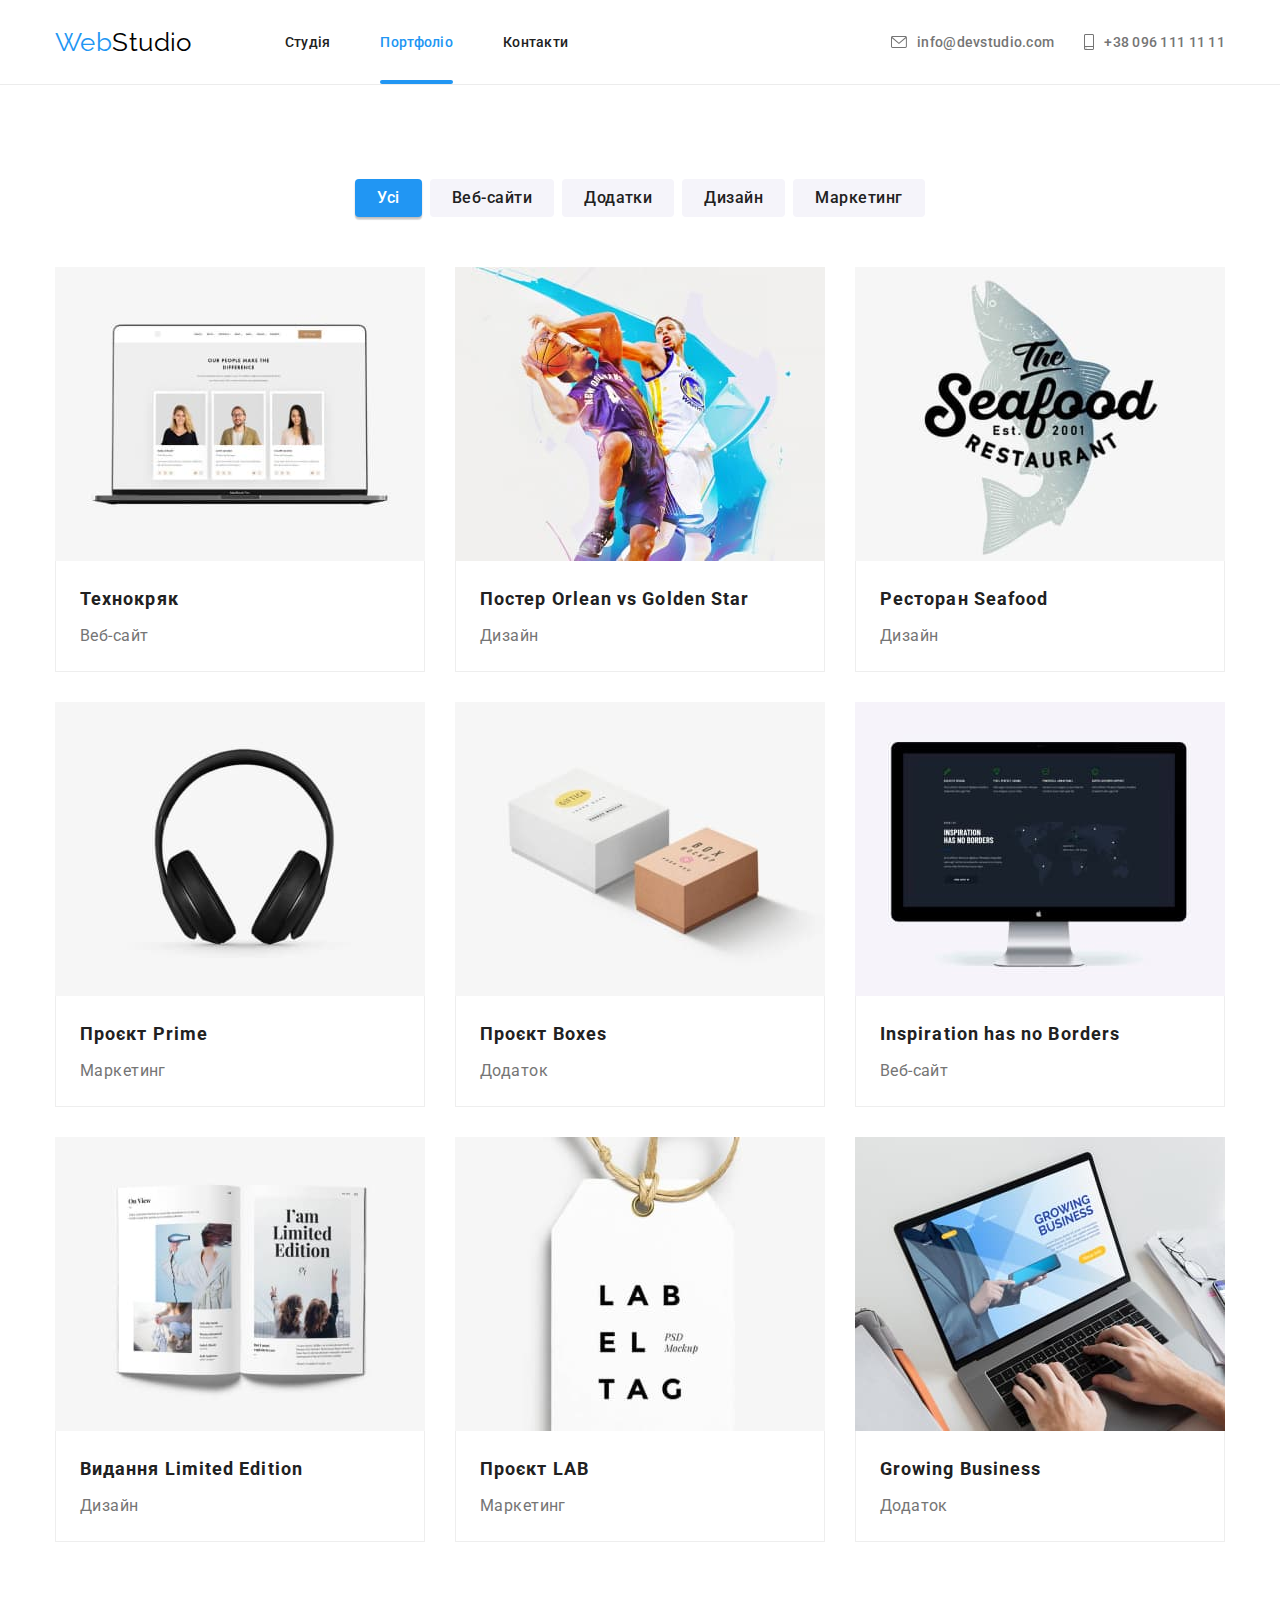
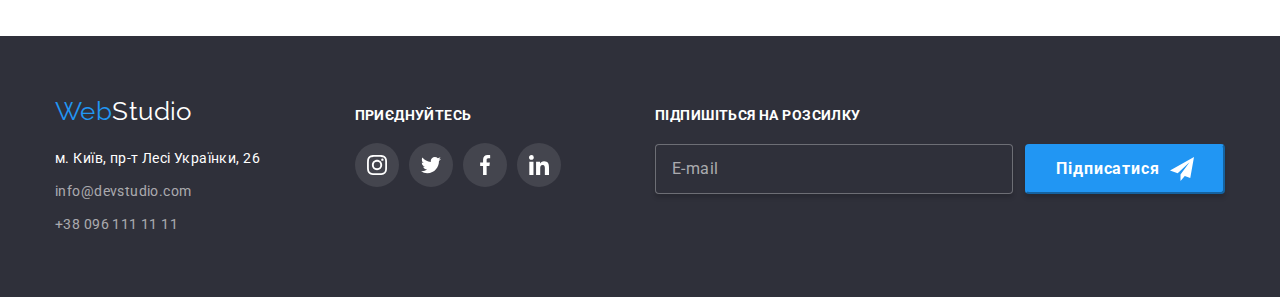
==== commit 471db579: "Миксин и модифікатори" ====
--- a/potfolio.html
+++ b/potfolio.html
@@ -20,15 +20,15 @@
 	<body>
 		<!--Шапка-->
 		<header class="page-header">
-			<div class="container page-header__container">
+			<div class="container page-header__wrap">
 				<nav class="navigation">
-					<a href="./index.html" lang="en" class="logo-header">Web<span class="logo-header--part">Studio</span></a>
+					<a href="./index.html" lang="en" class="logo logo--header">Web<span class="logo__part">Studio</span></a>
 					<ul class="navigation__menu">
 						<li class="navigation__item">
 							<a href="./index.html" class="navigation__link">Студія</a>
 						</li>
 						<li class="navigation__item"
-							><a href="./potfolio.html" class="navigation__link current-page">Портфоліо</a></li
+							><a href="./potfolio.html" class="navigation__link navigation__link--current">Портфоліо</a></li
 						>
 						<li class="navigation__item"><a href="#" class="navigation__link">Контакти</a></li>
 					</ul>
@@ -62,17 +62,17 @@
 					<!-- Фільтр портфоліо -->
 					<ul class="filter">
 						<li class="filter__item">
-							<button type="button" class="filter__button filter__button--current">Усі</button>
+							<button type="button" class="button button--filter button--current">Усі</button>
 						</li>
 						<li class="filter__item">
-							<button type="button" class="filter__button">Веб-сайти</button>
+							<button type="button" class="button button--filter">Веб-сайти</button>
 						</li>
 						<li class="filter__item">
-							<button type="button" class="filter__button">Додатки</button>
-						</li>
-						<li class="filter__item"> <button type="button" class="filter__button">Дизайн</button></li>
+							<button type="button" class="button button--filter">Додатки</button>
+						</li>
+						<li class="filter__item"> <button type="button" class="button button--filter">Дизайн</button></li>
 						<li class="filter__item">
-							<button type="button" class="filter__button">Маркетинг</button>
+							<button type="button" class="button button--filter">Маркетинг</button>
 						</li>
 					</ul>
 
@@ -83,12 +83,12 @@
 							<a href="" target="_blank" rel="noopener noreferrer" class="portfolio__link">
 								<div class="overlay">
 									<img class="portfolio__img" src="./images/technocrack.jpg" alt="Технокряк" width="370" height="294" />
-									<p class="overlay__portfolio">
+									<p class="portfolio__description overlay__moving">
 										Ресурс пропонує комплексні пропозиції з різним рівнем функціоналу та сервісів. Все це дозволить
 										відвідувачу отримати вичерпні відомості про компанію чи приватну особу.
 									</p>
 								</div>
-								<div class="portfolio__footer">
+								<div class="portfolio__meta">
 									<h2 class="portfolio__title">Технокряк</h2>
 									<p class="portfolio__text">Веб-сайт</p>
 								</div></a
@@ -105,12 +105,12 @@
 										width="370"
 										height="294"
 									/>
-									<p class="overlay__portfolio">
-										Lorem ipsum dolor sit amet consectetur, adipisicing elit. Culpa quos eius quia eveniet sapiente sunt
-										architecto tempora perspiciatis esse reiciendis!
-									</p>
-								</div>
-								<div class="portfolio__footer">
+									<p class="portfolio__description overlay__moving">
+										Lorem ipsum dolor sit amet consectetur, adipisicing elit. Culpa quos eius quia eveniet sapiente sunt
+										architecto tempora perspiciatis esse reiciendis!
+									</p>
+								</div>
+								<div class="portfolio__meta">
 									<h2 class="portfolio__title"> Постер <span lang="en">Orlean vs Golden Star</span> </h2>
 									<p class="portfolio__text">Дизайн</p>
 								</div></a
@@ -126,12 +126,12 @@
 										width="370"
 										height="294"
 									/>
-									<p class="overlay__portfolio">
-										Lorem ipsum dolor sit amet consectetur, adipisicing elit. Culpa quos eius quia eveniet sapiente sunt
-										architecto tempora perspiciatis esse reiciendis!
-									</p>
-								</div>
-								<div class="portfolio__footer">
+									<p class="portfolio__description overlay__moving">
+										Lorem ipsum dolor sit amet consectetur, adipisicing elit. Culpa quos eius quia eveniet sapiente sunt
+										architecto tempora perspiciatis esse reiciendis!
+									</p>
+								</div>
+								<div class="portfolio__meta">
 									<h2 class="portfolio__title">Ресторан <span lang="en">Seafood</span></h2>
 									<p class="portfolio__text">Дизайн</p>
 								</div></a
@@ -141,12 +141,12 @@
 							<a href="" target="_blank" rel="noopener noreferrer" class="portfolio__link">
 								<div class="overlay">
 									<img class="portfolio__img" src="./images/prime.jpg" alt="Проєкт Prime" width="370" height="294" />
-									<p class="overlay__portfolio">
-										Lorem ipsum dolor sit amet consectetur, adipisicing elit. Culpa quos eius quia eveniet sapiente sunt
-										architecto tempora perspiciatis esse reiciendis!
-									</p>
-								</div>
-								<div class="portfolio__footer">
+									<p class="portfolio__description overlay__moving">
+										Lorem ipsum dolor sit amet consectetur, adipisicing elit. Culpa quos eius quia eveniet sapiente sunt
+										architecto tempora perspiciatis esse reiciendis!
+									</p>
+								</div>
+								<div class="portfolio__meta">
 									<h2 class="portfolio__title">Проєкт <span lang="en">Prime</span></h2>
 									<p class="portfolio__text">Маркетинг</p>
 								</div></a
@@ -156,12 +156,12 @@
 							<a href="" target="_blank" rel="noopener noreferrer" class="portfolio__link">
 								<div class="overlay">
 									<img class="portfolio__img" src="./images/boxes.jpg" alt="Проєкт Boxes" width="370" height="294" />
-									<p class="overlay__portfolio">
-										Lorem ipsum dolor sit amet consectetur, adipisicing elit. Culpa quos eius quia eveniet sapiente sunt
-										architecto tempora perspiciatis esse reiciendis!
-									</p>
-								</div>
-								<div class="portfolio__footer">
+									<p class="portfolio__description overlay__moving">
+										Lorem ipsum dolor sit amet consectetur, adipisicing elit. Culpa quos eius quia eveniet sapiente sunt
+										architecto tempora perspiciatis esse reiciendis!
+									</p>
+								</div>
+								<div class="portfolio__meta">
 									<h2 class="portfolio__title">Проєкт <span lang="en">Boxes</span></h2>
 									<p class="portfolio__text">Додаток</p>
 								</div></a
@@ -177,12 +177,12 @@
 										width="370"
 										height="294"
 									/>
-									<p class="overlay__portfolio">
-										Lorem ipsum dolor sit amet consectetur, adipisicing elit. Culpa quos eius quia eveniet sapiente sunt
-										architecto tempora perspiciatis esse reiciendis!
-									</p>
-								</div>
-								<div class="portfolio__footer">
+									<p class="portfolio__description overlay__moving">
+										Lorem ipsum dolor sit amet consectetur, adipisicing elit. Culpa quos eius quia eveniet sapiente sunt
+										architecto tempora perspiciatis esse reiciendis!
+									</p>
+								</div>
+								<div class="portfolio__meta">
 									<h2 lang="en" class="portfolio__title">Inspiration has no Borders</h2>
 									<p class="portfolio__text">Веб-сайт</p>
 								</div></a
@@ -198,12 +198,12 @@
 										width="370"
 										height="294"
 									/>
-									<p class="overlay__portfolio">
-										Lorem ipsum dolor sit amet consectetur, adipisicing elit. Culpa quos eius quia eveniet sapiente sunt
-										architecto tempora perspiciatis esse reiciendis!
-									</p>
-								</div>
-								<div class="portfolio__footer">
+									<p class="portfolio__description overlay__moving">
+										Lorem ipsum dolor sit amet consectetur, adipisicing elit. Culpa quos eius quia eveniet sapiente sunt
+										architecto tempora perspiciatis esse reiciendis!
+									</p>
+								</div>
+								<div class="portfolio__meta">
 									<h2 class="portfolio__title"> Видання <span lang="en">Limited Edition</span> </h2>
 									<p class="portfolio__text">Дизайн</p>
 								</div></a
@@ -213,12 +213,12 @@
 							<a href="" target="_blank" rel="noopener noreferrer" class="portfolio__link">
 								<div class="overlay">
 									<img class="portfolio__img" src="./images/lab.jpg" alt="Проєкт LAB" width="370" height="294" />
-									<p class="overlay__portfolio">
-										Lorem ipsum dolor sit amet consectetur, adipisicing elit. Culpa quos eius quia eveniet sapiente sunt
-										architecto tempora perspiciatis esse reiciendis!
-									</p>
-								</div>
-								<div class="portfolio__footer">
+									<p class="portfolio__description overlay__moving">
+										Lorem ipsum dolor sit amet consectetur, adipisicing elit. Culpa quos eius quia eveniet sapiente sunt
+										architecto tempora perspiciatis esse reiciendis!
+									</p>
+								</div>
+								<div class="portfolio__meta">
 									<h2 class="portfolio__title">Проєкт <span lang="en">LAB</span></h2>
 									<p class="portfolio__text">Маркетинг</p>
 								</div></a
@@ -234,12 +234,12 @@
 										width="370"
 										height="294"
 									/>
-									<p class="overlay__portfolio">
-										Lorem ipsum dolor sit amet consectetur, adipisicing elit. Culpa quos eius quia eveniet sapiente sunt
-										architecto tempora perspiciatis esse reiciendis!
-									</p>
-								</div>
-								<div class="portfolio__footer">
+									<p class="portfolio__description overlay__moving">
+										Lorem ipsum dolor sit amet consectetur, adipisicing elit. Culpa quos eius quia eveniet sapiente sunt
+										architecto tempora perspiciatis esse reiciendis!
+									</p>
+								</div>
+								<div class="portfolio__meta">
 									<h2 lang="en" class="portfolio__title">Growing Business</h2>
 									<p class="portfolio__text">Додаток</p>
 								</div></a
@@ -254,7 +254,9 @@
 		<footer class="page-footer">
 			<div class="container page-footer__container">
 				<div>
-					<a href="./index.html" lang="en" class="logo-footer">Web<span class="logo-footer--part">Studio</span></a>
+					<a href="./index.html" lang="en" class="logo logo--footer"
+						>Web<span class="logo__part logo__part--inverse">Studio</span></a
+					>
 					<address>
 						<ul class="studio-adress">
 							<li class="studio-adress__item">
@@ -262,15 +264,17 @@
 									href="https://goo.gl/maps/uNxrcM7Ruqw2PwGc9"
 									target="_blank"
 									rel="noopener noreferrer"
-									class="studio-adress__link--light"
+									class="studio-adress__link studio-adress__link--light"
 									>м. Київ, пр-т Лесі Українки, 26</a
 								>
 							</li>
 							<li class="studio-adress__item">
-								<a href="mailto:info@devstudio.com" class="studio-adress__link--dark">info@devstudio.com</a>
+								<a href="mailto:info@devstudio.com" class="studio-adress__link studio-adress__link--dark"
+									>info@devstudio.com</a
+								>
 							</li>
 							<li class="studio-adress__item">
-								<a href="tel:+380961111111" class="studio-adress__link--dark">+38 096 111 11 11</a>
+								<a href="tel:+380961111111" class="studio-adress__link studio-adress__link--dark">+38 096 111 11 11</a>
 							</li>
 						</ul>
 					</address>
@@ -279,26 +283,26 @@
 					<p class="social-net__label">Приєднуйтесь</p>
 					<ul class="social-net">
 						<li class="social-net__item">
-							<a href="#" class="social-net__link--light">
+							<a href="#" class="social-net__link social-net__link--light">
 								<svg class="social-net__icon" width="20" height="20">
 									<use href="./images/sprite.svg#icon-social-instagram"></use>
 								</svg>
 							</a>
 						</li>
 						<li class="social-net__item">
-							<a href="#" class="social-net__link--light">
+							<a href="#" class="social-net__link social-net__link--light">
 								<svg class="social-net__icon" width="20" height="20">
 									<use href="./images/sprite.svg#icon-social-twitter"></use></svg
 							></a>
 						</li>
 						<li class="social-net__item">
-							<a href="#" class="social-net__link--light">
+							<a href="#" class="social-net__link social-net__link--light">
 								<svg class="social-net__icon" width="20" height="20">
 									<use href="./images/sprite.svg#icon-social-facebook"></use></svg
 							></a>
 						</li>
 						<li class="social-net__item">
-							<a href="#" class="social-net__link--light">
+							<a href="#" class="social-net__link social-net__link--light">
 								<svg class="social-net__icon" width="20" height="20">
 									<use href="./images/sprite.svg#icon-social-linkedin"></use></svg
 							></a>
--- a/css/main.min.css
+++ b/css/main.min.css
@@ -1 +1 @@
-h1,h2,h3,h4,h5,h6,p{margin-top:0;margin-bottom:0}ul{list-style:none;margin:0;padding:0}img{display:block;max-width:100%}button{cursor:pointer;display:block;padding:0}textarea{resize:none}a{text-decoration:none;color:inherit}.hidden{position:absolute;width:1px;height:1px;margin:-1px;border:0;padding:0;white-space:nowrap;-webkit-clip-path:inset(100%);clip-path:inset(100%);clip:rect(0 0 0 0);overflow:hidden}body{color:#757575;background-color:#fff;font-family:"Roboto",sans-serif;font-size:14px;letter-spacing:.03em}.section{padding-top:94px;padding-bottom:94px}.section--bottom{padding-bottom:0}.section--dark{background-color:#f5f4fa}.section__title{margin-bottom:50px;color:#212121;font-size:36px;line-height:1.17;letter-spacing:.03em;text-align:center}.container{width:1200px;margin-right:auto;margin-left:auto;padding-left:15px;padding-right:15px}.social-net{display:-webkit-box;display:-ms-flexbox;display:flex;-webkit-box-align:center;-ms-flex-align:center;align-items:center;-webkit-box-pack:center;-ms-flex-pack:center;justify-content:center;gap:10px;color:#fff;font-style:normal;line-height:1.71}.social-net__item{width:44px;height:44px}.social-net__icon{display:block;fill:currentColor}.social-net__label{margin-bottom:20px;color:#fff;font-weight:700;text-transform:uppercase}.social-net__link--dark,.social-net__link--light{width:100%;height:100%;display:-webkit-box;display:-ms-flexbox;display:flex;-webkit-box-align:center;-ms-flex-align:center;align-items:center;-webkit-box-pack:center;-ms-flex-pack:center;justify-content:center;border-radius:50%;-webkit-transition:color 250ms cubic-bezier(0.4, 0, 0.2, 1),background-color 250ms cubic-bezier(0.4, 0, 0.2, 1);transition:color 250ms cubic-bezier(0.4, 0, 0.2, 1),background-color 250ms cubic-bezier(0.4, 0, 0.2, 1)}.social-net__link--dark:hover,.social-net__link--light:hover,.social-net__link--dark:focus,.social-net__link--light:focus{background-color:#2196f3;outline:rgba(0,0,0,0)}.social-net__link--light{color:#fff;background-color:rgba(255,255,255,.1)}.social-net__link--dark{color:#afb1b8}.social-net__link--dark:hover,.social-net__link--dark:focus{color:#fff}.overlay{position:relative;overflow:hidden}.overlay__gallery,.overlay__work{position:absolute;left:0;width:100%;color:#fff}.overlay__work{bottom:0;height:70px;display:-webkit-box;display:-ms-flexbox;display:flex;-webkit-box-pack:center;-ms-flex-pack:center;justify-content:center;-webkit-box-align:center;-ms-flex-align:center;align-items:center;font-weight:700;line-height:1.14;text-transform:uppercase;background-color:rgba(47,48,58,.8)}.overlay__gallery{top:0;height:100%;padding:63px 24px;font-size:18px;line-height:1.56;background-color:rgba(33,150,243,.9);-webkit-transform:translateY(100%);transform:translateY(100%);-webkit-transition:-webkit-transform 250ms cubic-bezier(0.4, 0, 0.2, 1);transition:-webkit-transform 250ms cubic-bezier(0.4, 0, 0.2, 1);transition:transform 250ms cubic-bezier(0.4, 0, 0.2, 1);transition:transform 250ms cubic-bezier(0.4, 0, 0.2, 1), -webkit-transform 250ms cubic-bezier(0.4, 0, 0.2, 1)}.gallery__link:hover .overlay__gallery,.gallery__link:focus .overlay__gallery{-webkit-transform:translateY(0);transform:translateY(0)}.page-header{border-bottom:solid 1px #ececec}.page-header__container{display:-webkit-box;display:-ms-flexbox;display:flex}.logo-footer,.logo-header{color:#2196f3;font-family:"Raleway";font-size:26px;line-height:1.19}.logo-header{margin-right:93px}.logo-header--part{color:#000}.logo-footer{display:inline-block;margin-bottom:20px}.logo-footer--part{color:#fff}.navigation{display:-webkit-box;display:-ms-flexbox;display:flex;-webkit-box-align:center;-ms-flex-align:center;align-items:center}.navigation__menu{display:-webkit-box;display:-ms-flexbox;display:flex;-webkit-box-align:center;-ms-flex-align:center;align-items:center;gap:50px}.navigation__item{-ms-flex-preferred-size:calc((100% - 100px)/3);flex-basis:calc((100% - 100px)/3)}.navigation__link{display:-webkit-box;display:-ms-flexbox;display:flex;-webkit-box-align:center;-ms-flex-align:center;align-items:center;gap:10px;padding-top:32px;padding-bottom:32px;font-weight:500;line-height:1.43;letter-spacing:.02em;color:#212121;-webkit-transition:color 250ms cubic-bezier(0.4, 0, 0.2, 1);transition:color 250ms cubic-bezier(0.4, 0, 0.2, 1)}.navigation__link:hover,.navigation__link:focus{color:#2196f3;outline:rgba(0,0,0,0)}.contacts{margin-left:auto;display:-webkit-box;display:-ms-flexbox;display:flex;gap:30px;font-weight:500;line-height:1.43;letter-spacing:.02em}.contacts__item{-ms-flex-preferred-size:calc((100% - 30px)/2);flex-basis:calc((100% - 30px)/2)}.contacts__link{display:-webkit-box;display:-ms-flexbox;display:flex;-webkit-box-align:center;-ms-flex-align:center;align-items:center;gap:10px;padding-top:32px;padding-bottom:32px;-webkit-transition:color 250ms cubic-bezier(0.4, 0, 0.2, 1);transition:color 250ms cubic-bezier(0.4, 0, 0.2, 1)}.contacts__link:hover,.contacts__link:focus{color:#2196f3;outline:rgba(0,0,0,0)}.contacts__icon{display:block;fill:currentColor}.current-page{color:#2196f3;position:relative}.current-page::after{content:"";position:absolute;bottom:0;left:0;width:100%;height:4px;background-color:#2196f3;border-radius:2px}.page-hero{max-width:1600px;margin-left:auto;margin-right:auto;padding-top:200px;padding-bottom:200px;background-color:#2f303a;background-image:-webkit-gradient(linear, left top, left bottom, from(rgba(47, 48, 58, 0.4)), to(rgba(47, 48, 58, 0.4))),url(../images/hero.jpg);background-image:linear-gradient(rgba(47, 48, 58, 0.4), rgba(47, 48, 58, 0.4)),url(../images/hero.jpg);background-repeat:no-repeat}.page-hero__title{width:696px;margin-bottom:30px;margin-left:auto;margin-right:auto;color:#fff;font-weight:900;font-size:44px;line-height:1.36;letter-spacing:.06em;text-transform:uppercase;text-align:center}.features{display:-webkit-box;display:-ms-flexbox;display:flex;gap:30px}.features__item{-ms-flex-preferred-size:calc((100% - 90px)/4);flex-basis:calc((100% - 90px)/4)}.features__container{width:270px;height:120px;display:-webkit-box;display:-ms-flexbox;display:flex;-webkit-box-align:center;-ms-flex-align:center;align-items:center;-webkit-box-pack:center;-ms-flex-pack:center;justify-content:center;margin-bottom:30px;background-color:#f5f4fa}.features__title{margin-bottom:10px;color:#212121;font-size:14px;line-height:1.14;text-transform:uppercase}.features__text{line-height:1.71}.clients{display:-webkit-box;display:-ms-flexbox;display:flex;-webkit-box-align:center;-ms-flex-align:center;align-items:center;gap:30px}.clients__item{width:170px;height:92px}.clients__icon{display:block;fill:currentColor}.clients__link{width:100%;height:100%;display:-webkit-box;display:-ms-flexbox;display:flex;-webkit-box-align:center;-ms-flex-align:center;align-items:center;-webkit-box-pack:center;-ms-flex-pack:center;justify-content:center;color:#afb1b8;border:1px solid #afb1b8;border-radius:4px;-webkit-transition:color 250ms cubic-bezier(0.4, 0, 0.2, 1),outline-color 250ms cubic-bezier(0.4, 0, 0.2, 1),border-color 250ms cubic-bezier(0.4, 0, 0.2, 1);transition:color 250ms cubic-bezier(0.4, 0, 0.2, 1),outline-color 250ms cubic-bezier(0.4, 0, 0.2, 1),border-color 250ms cubic-bezier(0.4, 0, 0.2, 1)}.clients__link:hover,.clients__link:focus{color:#2196f3;border-color:#2196f3;outline-color:#2196f3}.work{display:-webkit-box;display:-ms-flexbox;display:flex;gap:30px}.work__item{-ms-flex-preferred-size:calc((100% - 60px)/3);flex-basis:calc((100% - 60px)/3)}.team{display:-webkit-box;display:-ms-flexbox;display:flex;gap:30px}.team__item{-ms-flex-preferred-size:calc((100% - 90px)/4);flex-basis:calc((100% - 90px)/4);padding-bottom:30px;border-bottom-left-radius:4px;border-bottom-right-radius:4px;background-color:#fff;-webkit-box-shadow:0px 2px 1px rgba(0,0,0,.2),0px 1px 1px rgba(0,0,0,.14),0px 1px 3px rgba(0,0,0,.12);box-shadow:0px 2px 1px rgba(0,0,0,.2),0px 1px 1px rgba(0,0,0,.14),0px 1px 3px rgba(0,0,0,.12)}.team__img{margin-bottom:30px}.team__title{margin-bottom:10px;color:#212121;font-weight:500;font-size:16px;line-height:1.19;letter-spacing:.03em;text-align:center}.team__text{margin-bottom:16px;font-size:16px;line-height:1.19;text-align:center}.filter{display:-webkit-box;display:-ms-flexbox;display:flex;-webkit-box-pack:center;-ms-flex-pack:center;justify-content:center;gap:8px;margin-bottom:50px}.filter__button{padding:6px 22px;font-family:inherit;font-weight:500;font-size:16px;line-height:1.62;letter-spacing:.03em;color:#212121;background-color:#f5f4fa;border:none;border-radius:4px;cursor:pointer;-webkit-transition:color 250ms cubic-bezier(0.4, 0, 0.2, 1),background-color 250ms cubic-bezier(0.4, 0, 0.2, 1),-webkit-box-shadow 250ms cubic-bezier(0.4, 0, 0.2, 1);transition:color 250ms cubic-bezier(0.4, 0, 0.2, 1),background-color 250ms cubic-bezier(0.4, 0, 0.2, 1),-webkit-box-shadow 250ms cubic-bezier(0.4, 0, 0.2, 1);transition:color 250ms cubic-bezier(0.4, 0, 0.2, 1),background-color 250ms cubic-bezier(0.4, 0, 0.2, 1),box-shadow 250ms cubic-bezier(0.4, 0, 0.2, 1);transition:color 250ms cubic-bezier(0.4, 0, 0.2, 1),background-color 250ms cubic-bezier(0.4, 0, 0.2, 1),box-shadow 250ms cubic-bezier(0.4, 0, 0.2, 1),-webkit-box-shadow 250ms cubic-bezier(0.4, 0, 0.2, 1)}.filter__button:hover,.filter__button:focus{background-color:#2196f3;color:#fff;-webkit-box-shadow:0px 2px 2px rgba(0,0,0,.12),0px 1px 2px rgba(0,0,0,.08),0px 3px 1px rgba(0,0,0,.1);box-shadow:0px 2px 2px rgba(0,0,0,.12),0px 1px 2px rgba(0,0,0,.08),0px 3px 1px rgba(0,0,0,.1);outline:rgba(0,0,0,0)}.filter__button--current{padding:6px 25px;background-color:#2196f3;color:#fff;-webkit-box-shadow:0px 2px 2px rgba(0,0,0,.12),0px 1px 2px rgba(0,0,0,.08),0px 3px 1px rgba(0,0,0,.1);box-shadow:0px 2px 2px rgba(0,0,0,.12),0px 1px 2px rgba(0,0,0,.08),0px 3px 1px rgba(0,0,0,.1)}.gallery{display:-webkit-box;display:-ms-flexbox;display:flex;-ms-flex-wrap:wrap;flex-wrap:wrap;gap:30px}.gallery__item{-ms-flex-preferred-size:calc((100% - 60px)/3);flex-basis:calc((100% - 60px)/3)}.gallery__footer{padding-top:20px;padding-bottom:20px;padding-left:24px;padding-right:24px;border-left:1px solid #eee;border-right:1px solid #eee;border-bottom:1px solid #eee}.gallery__title{margin-bottom:4px;color:#212121;font-size:18px;line-height:2;letter-spacing:.06em}.gallery__text{font-size:16px;line-height:1.875}.gallery__link{display:block;-webkit-transition:-webkit-box-shadow 250ms cubic-bezier(0.4, 0, 0.2, 1);transition:-webkit-box-shadow 250ms cubic-bezier(0.4, 0, 0.2, 1);transition:box-shadow 250ms cubic-bezier(0.4, 0, 0.2, 1);transition:box-shadow 250ms cubic-bezier(0.4, 0, 0.2, 1), -webkit-box-shadow 250ms cubic-bezier(0.4, 0, 0.2, 1)}.gallery__link:hover,.gallery__link:focus{-webkit-box-shadow:1px 4px 6px rgba(0,0,0,.16),0px 4px 4px rgba(0,0,0,.06),0px 1px 1px rgba(0,0,0,.12);box-shadow:1px 4px 6px rgba(0,0,0,.16),0px 4px 4px rgba(0,0,0,.06),0px 1px 1px rgba(0,0,0,.12);outline:rgba(0,0,0,0)}.page-footer{padding-top:60px;padding-bottom:60px;background-color:#2f303a}.page-footer__container{display:-webkit-box;display:-ms-flexbox;display:flex;-webkit-box-align:baseline;-ms-flex-align:baseline;align-items:baseline;-webkit-box-pack:justify;-ms-flex-pack:justify;justify-content:space-between}.studio-adress__item:not(:last-child){margin-bottom:9px}.studio-adress__link--dark,.studio-adress__link--light{font-style:normal;line-height:1.71;-webkit-transition:color 250ms cubic-bezier(0.4, 0, 0.2, 1);transition:color 250ms cubic-bezier(0.4, 0, 0.2, 1)}.studio-adress__link--dark:hover,.studio-adress__link--light:hover,.studio-adress__link--dark:focus,.studio-adress__link--light:focus{color:#2196f3;outline:rgba(0,0,0,0)}.studio-adress__link--light{color:#fff}.studio-adress__link--dark{color:rgba(255,255,255,.6)}.mailing{width:570px}.mailing__label{margin-bottom:20px;font-weight:700;line-height:1.14;text-transform:uppercase;color:#fff}.mailing__form{display:-webkit-box;display:-ms-flexbox;display:flex;-webkit-box-align:center;-ms-flex-align:center;align-items:center;gap:12px}.mailing__input{width:100%;height:50px;padding-left:16px;font-family:inherit;font-size:16px;line-height:1.25;letter-spacing:.03em;color:#000;background-color:#2f303a;border:1px solid rgba(255,255,255,.3);border-radius:4px;-webkit-box-shadow:0px 4px 4px rgba(0,0,0,.15);box-shadow:0px 4px 4px rgba(0,0,0,.15);-webkit-transition:border-color 250ms cubic-bezier(0.4, 0, 0.2, 1),outline 250ms cubic-bezier(0.4, 0, 0.2, 1);transition:border-color 250ms cubic-bezier(0.4, 0, 0.2, 1),outline 250ms cubic-bezier(0.4, 0, 0.2, 1)}.mailing__input::-webkit-input-placeholder{color:rgba(255,255,255,.6)}.mailing__input::-moz-placeholder{color:rgba(255,255,255,.6)}.mailing__input:-ms-input-placeholder{color:rgba(255,255,255,.6)}.mailing__input::-ms-input-placeholder{color:rgba(255,255,255,.6)}.mailing__input::placeholder{color:rgba(255,255,255,.6)}.mailing__input:hover,.mailing__input:focus{border-color:#2196f3;outline:1px solid #2196f3}.button{display:-webkit-box;display:-ms-flexbox;display:flex;-ms-flex-negative:0;flex-shrink:0;-webkit-box-align:center;-ms-flex-align:center;align-items:center;-webkit-box-pack:center;-ms-flex-pack:center;justify-content:center;gap:10px;margin-left:auto;margin-right:auto;width:200px;height:50px;font-family:inherit;font-weight:700;font-size:16px;line-height:1.875;letter-spacing:.06em;color:#fff;background-color:#2196f3;border-color:#2196f3;border-radius:4px;-webkit-box-shadow:0px 4px 4px rgba(0,0,0,.15);box-shadow:0px 4px 4px rgba(0,0,0,.15);cursor:pointer;-webkit-transition:background-color 250ms cubic-bezier(0.4, 0, 0.2, 1);transition:background-color 250ms cubic-bezier(0.4, 0, 0.2, 1)}.button:hover,.button:focus{background-color:#188ce8;outline:rgba(0,0,0,0)}.backdrop{position:fixed;top:0;left:0;width:100%;height:100%;z-index:10;background-color:rgba(0,0,0,.2);opacity:1;-webkit-transition:opacity 500ms cubic-bezier(0.4, 0, 0.2, 1),visibility 500ms cubic-bezier(0.4, 0, 0.2, 1);transition:opacity 500ms cubic-bezier(0.4, 0, 0.2, 1),visibility 500ms cubic-bezier(0.4, 0, 0.2, 1)}.is-hidden{visibility:hidden;opacity:0;pointer-events:none;-webkit-transform:translate(-50%, -50%) scale(0.2);transform:translate(-50%, -50%) scale(0.2)}.modal{position:absolute;top:50%;left:50%;-webkit-transform:translate(-50%, -50%) scale(1);transform:translate(-50%, -50%) scale(1);height:581px;width:528px;padding:40px;background-color:#fff;border-radius:4px;-webkit-box-shadow:0px 2px 1px rgba(0,0,0,.2),0px 1px 1px rgba(0,0,0,.14),0px 1px 3px rgba(0,0,0,.12);box-shadow:0px 2px 1px rgba(0,0,0,.2),0px 1px 1px rgba(0,0,0,.14),0px 1px 3px rgba(0,0,0,.12);-webkit-transition:-webkit-transform 500ms cubic-bezier(0.4, 0, 0.2, 1),-webkit-box-shadow 500ms cubic-bezier(0.4, 0, 0.2, 1);transition:-webkit-transform 500ms cubic-bezier(0.4, 0, 0.2, 1),-webkit-box-shadow 500ms cubic-bezier(0.4, 0, 0.2, 1);transition:transform 500ms cubic-bezier(0.4, 0, 0.2, 1),box-shadow 500ms cubic-bezier(0.4, 0, 0.2, 1);transition:transform 500ms cubic-bezier(0.4, 0, 0.2, 1),box-shadow 500ms cubic-bezier(0.4, 0, 0.2, 1),-webkit-transform 500ms cubic-bezier(0.4, 0, 0.2, 1),-webkit-box-shadow 500ms cubic-bezier(0.4, 0, 0.2, 1)}.modal__text{margin-bottom:12px;font-weight:700;font-size:20px;line-height:1.15;text-align:center;color:#212121}.modal__icon{fill:currentColor}.modal__button{position:absolute;top:8px;right:8px;width:30px;height:30px;padding:6px;display:-webkit-box;display:-ms-flexbox;display:flex;-webkit-box-align:center;-ms-flex-align:center;align-items:center;-webkit-box-pack:center;-ms-flex-pack:center;justify-content:center;background-color:#fff;border-radius:50%;border:1px solid rgba(0,0,0,.1);cursor:pointer;-webkit-transition:border-color 250ms cubic-bezier(0.4, 0, 0.2, 1),outline 250ms cubic-bezier(0.4, 0, 0.2, 1),color 250ms cubic-bezier(0.4, 0, 0.2, 1);transition:border-color 250ms cubic-bezier(0.4, 0, 0.2, 1),outline 250ms cubic-bezier(0.4, 0, 0.2, 1),color 250ms cubic-bezier(0.4, 0, 0.2, 1)}.modal__button:hover,.modal__button:focus{border-color:#2196f3;color:#2196f3;outline:1px solid #2196f3}.form{display:-webkit-box;display:-ms-flexbox;display:flex;-webkit-box-orient:vertical;-webkit-box-direction:normal;-ms-flex-direction:column;flex-direction:column;-webkit-box-align:center;-ms-flex-align:center;align-items:center;-webkit-box-pack:center;-ms-flex-pack:center;justify-content:center}.form__field{position:relative;display:-webkit-box;display:-ms-flexbox;display:flex;-webkit-box-orient:vertical;-webkit-box-direction:normal;-ms-flex-direction:column;flex-direction:column;width:100%;margin-bottom:10px}.form__label{margin-bottom:4px;font-size:12px;line-height:1.17;letter-spacing:.01em}.form__icon{position:absolute;left:12px;top:29px;fill:#000;-webkit-transition:fill 250ms cubic-bezier(0.4, 0, 0.2, 1);transition:fill 250ms cubic-bezier(0.4, 0, 0.2, 1)}.form__input:focus+.form__icon{fill:#2196f3}.form__input{height:40px;padding-left:42px;font-family:inherit;font-size:16px;line-height:1.25;letter-spacing:.03em;color:#000;border:1px solid rgba(33,33,33,.2);border-radius:4px;-webkit-transition:border-color 250ms cubic-bezier(0.4, 0, 0.2, 1),outline 250ms cubic-bezier(0.4, 0, 0.2, 1);transition:border-color 250ms cubic-bezier(0.4, 0, 0.2, 1),outline 250ms cubic-bezier(0.4, 0, 0.2, 1)}.form__input::-webkit-input-placeholder{color:rgba(117,117,117,.5)}.form__input::-moz-placeholder{color:rgba(117,117,117,.5)}.form__input:-ms-input-placeholder{color:rgba(117,117,117,.5)}.form__input::-ms-input-placeholder{color:rgba(117,117,117,.5)}.form__input::placeholder{color:rgba(117,117,117,.5)}.form__input:focus{border-color:#2196f3;outline:1px solid #2196f3}.form__field-textarea{display:-webkit-box;display:-ms-flexbox;display:flex;-webkit-box-orient:vertical;-webkit-box-direction:normal;-ms-flex-direction:column;flex-direction:column;width:100%;margin-bottom:20px}.form__textarea{padding-left:16px;font-family:inherit;font-size:12px;line-height:1.17;letter-spacing:.01em;color:#000;border:1px solid rgba(33,33,33,.2);border-radius:4px;-webkit-transition:border-color 250ms cubic-bezier(0.4, 0, 0.2, 1),outline 250ms cubic-bezier(0.4, 0, 0.2, 1);transition:border-color 250ms cubic-bezier(0.4, 0, 0.2, 1),outline 250ms cubic-bezier(0.4, 0, 0.2, 1)}.form__textarea::-webkit-input-placeholder{color:rgba(117,117,117,.5)}.form__textarea::-moz-placeholder{color:rgba(117,117,117,.5)}.form__textarea:-ms-input-placeholder{color:rgba(117,117,117,.5)}.form__textarea::-ms-input-placeholder{color:rgba(117,117,117,.5)}.form__textarea::placeholder{color:rgba(117,117,117,.5)}.form__textarea:focus{border-color:#2196f3;outline:1px solid #2196f3}.checkbox{position:relative;width:100%;margin-bottom:30px}.checkbox__text{font-size:14px;line-height:1.71;letter-spacing:.03em;padding-left:42px}.checkbox__link{color:#2196f3;cursor:pointer}.checkbox__input{position:absolute;width:1px;height:1px;margin:-1px;border:0;padding:0;clip:rect(0 0 0 0);overflow:hidden}.checkbox__icon{position:absolute;left:12px;top:50%;-webkit-transform:translate(calc(-50% + 12px), -50%);transform:translate(calc(-50% + 12px), -50%);display:block;border:2px solid #212121;border-radius:2px;-webkit-transition:border-color 250ms cubic-bezier(0.4, 0, 0.2, 1);transition:border-color 250ms cubic-bezier(0.4, 0, 0.2, 1);cursor:pointer}.checkbox__input:checked+.checkbox__icon{border-color:rgba(0,0,0,0);background-color:#2196f3}/*# sourceMappingURL=main.min.css.map */+h1,h2,h3,h4,h5,h6,p{margin-top:0;margin-bottom:0}ul{list-style:none;margin:0;padding:0}img{display:block;max-width:100%}button{cursor:pointer;display:block;padding:0}textarea{resize:none}a{text-decoration:none;color:inherit}body{color:#757575;background-color:#fff;font-family:"Roboto",sans-serif;font-size:14px;letter-spacing:.03em}.section{padding-top:94px;padding-bottom:94px}.section--bottom{padding-bottom:0}.section--dark{background-color:#f5f4fa}.section__title{margin-bottom:50px;color:#212121;font-size:36px;line-height:1.17;letter-spacing:.03em;text-align:center}.container{width:1200px;margin-right:auto;margin-left:auto;padding-left:15px;padding-right:15px}.hidden{position:absolute;width:1px;height:1px;margin:-1px;border:0;padding:0;white-space:nowrap;-webkit-clip-path:inset(100%);clip-path:inset(100%);clip:rect(0 0 0 0);overflow:hidden}.page-header{border-bottom:solid 1px #ececec}.page-header__wrap{display:-webkit-box;display:-ms-flexbox;display:flex}.logo{color:#2196f3;font-family:"Raleway";font-size:26px;line-height:1.19}.logo--header{margin-right:93px}.logo--footer{display:inline-block;margin-bottom:20px}.logo__part{color:#000}.logo__part--inverse{color:#fff}.navigation{display:-webkit-box;display:-ms-flexbox;display:flex;-webkit-box-align:center;-ms-flex-align:center;align-items:center}.navigation__menu{display:-webkit-box;display:-ms-flexbox;display:flex;-webkit-box-align:center;-ms-flex-align:center;align-items:center;gap:50px}.navigation__item{-ms-flex-preferred-size:calc((100% - 100px)/3);flex-basis:calc((100% - 100px)/3)}.navigation__link{display:-webkit-box;display:-ms-flexbox;display:flex;-webkit-box-align:center;-ms-flex-align:center;align-items:center;gap:10px;padding-top:32px;padding-bottom:32px;font-weight:500;line-height:1.43;letter-spacing:.02em;color:#212121;-webkit-transition:color 250ms cubic-bezier(0.4, 0, 0.2, 1);transition:color 250ms cubic-bezier(0.4, 0, 0.2, 1)}.navigation__link:hover,.navigation__link:focus{color:#2196f3;outline:rgba(0,0,0,0)}.navigation__link--current{color:#2196f3;position:relative}.navigation__link--current::after{content:"";position:absolute;bottom:0;left:0;width:100%;height:4px;background-color:#2196f3;border-radius:2px}.contacts{margin-left:auto;display:-webkit-box;display:-ms-flexbox;display:flex;gap:30px;font-weight:500;line-height:1.43;letter-spacing:.02em}.contacts__item{-ms-flex-preferred-size:calc((100% - 30px)/2);flex-basis:calc((100% - 30px)/2)}.contacts__link{display:-webkit-box;display:-ms-flexbox;display:flex;-webkit-box-align:center;-ms-flex-align:center;align-items:center;gap:10px;padding-top:32px;padding-bottom:32px;-webkit-transition:color 250ms cubic-bezier(0.4, 0, 0.2, 1);transition:color 250ms cubic-bezier(0.4, 0, 0.2, 1)}.contacts__link:hover,.contacts__link:focus{color:#2196f3;outline:rgba(0,0,0,0)}.contacts__icon{display:block;fill:currentColor}.page-hero{max-width:1600px;margin-left:auto;margin-right:auto;padding-top:200px;padding-bottom:200px;background-color:#2f303a;background-image:-webkit-gradient(linear, left top, left bottom, from(rgba(47, 48, 58, 0.4)), to(rgba(47, 48, 58, 0.4))),url(../images/hero.jpg);background-image:linear-gradient(rgba(47, 48, 58, 0.4), rgba(47, 48, 58, 0.4)),url(../images/hero.jpg);background-repeat:no-repeat}.page-hero__title{width:696px;margin-bottom:30px;margin-left:auto;margin-right:auto;color:#fff;font-weight:900;font-size:44px;line-height:1.36;letter-spacing:.06em;text-transform:uppercase;text-align:center}.button{display:-webkit-box;display:-ms-flexbox;display:flex;-ms-flex-negative:0;flex-shrink:0;-webkit-box-align:center;-ms-flex-align:center;align-items:center;-webkit-box-pack:center;-ms-flex-pack:center;justify-content:center;gap:10px;margin-left:auto;margin-right:auto;width:200px;height:50px;font-family:inherit;font-weight:700;font-size:16px;line-height:1.875;letter-spacing:.06em;color:#fff;background-color:#2196f3;border-color:#2196f3;border-radius:4px;-webkit-box-shadow:0px 4px 4px rgba(0,0,0,.15);box-shadow:0px 4px 4px rgba(0,0,0,.15);cursor:pointer;-webkit-transition:color 250ms cubic-bezier(0.4, 0, 0.2, 1),background-color 250ms cubic-bezier(0.4, 0, 0.2, 1),-webkit-box-shadow 250ms cubic-bezier(0.4, 0, 0.2, 1);transition:color 250ms cubic-bezier(0.4, 0, 0.2, 1),background-color 250ms cubic-bezier(0.4, 0, 0.2, 1),-webkit-box-shadow 250ms cubic-bezier(0.4, 0, 0.2, 1);transition:color 250ms cubic-bezier(0.4, 0, 0.2, 1),background-color 250ms cubic-bezier(0.4, 0, 0.2, 1),box-shadow 250ms cubic-bezier(0.4, 0, 0.2, 1);transition:color 250ms cubic-bezier(0.4, 0, 0.2, 1),background-color 250ms cubic-bezier(0.4, 0, 0.2, 1),box-shadow 250ms cubic-bezier(0.4, 0, 0.2, 1),-webkit-box-shadow 250ms cubic-bezier(0.4, 0, 0.2, 1)}.button:hover,.button:focus{background-color:#188ce8;outline:rgba(0,0,0,0)}.button--filter{width:auto;height:auto;padding:6px 22px;font-weight:500;line-height:1.62;letter-spacing:.03em;color:#212121;background-color:#f5f4fa;border:none;-webkit-box-shadow:none;box-shadow:none}.button--filter:hover,.button--filter:focus{background-color:#2196f3;color:#fff;-webkit-box-shadow:0px 2px 2px rgba(0,0,0,.12),0px 1px 2px rgba(0,0,0,.08),0px 3px 1px rgba(0,0,0,.1);box-shadow:0px 2px 2px rgba(0,0,0,.12),0px 1px 2px rgba(0,0,0,.08),0px 3px 1px rgba(0,0,0,.1)}.button--current{background-color:#2196f3;color:#fff;-webkit-box-shadow:0px 2px 2px rgba(0,0,0,.12),0px 1px 2px rgba(0,0,0,.08),0px 3px 1px rgba(0,0,0,.1);box-shadow:0px 2px 2px rgba(0,0,0,.12),0px 1px 2px rgba(0,0,0,.08),0px 3px 1px rgba(0,0,0,.1)}.modal{position:absolute;top:50%;left:50%;height:581px;width:528px;padding:40px;background-color:#fff;border-radius:4px;-webkit-box-shadow:0px 2px 1px rgba(0,0,0,.2),0px 1px 1px rgba(0,0,0,.14),0px 1px 3px rgba(0,0,0,.12);box-shadow:0px 2px 1px rgba(0,0,0,.2),0px 1px 1px rgba(0,0,0,.14),0px 1px 3px rgba(0,0,0,.12);-webkit-transform:translate(-50%, -50%) scale(1);transform:translate(-50%, -50%) scale(1);-webkit-transition:-webkit-transform 500ms cubic-bezier(0.4, 0, 0.2, 1),-webkit-box-shadow 500ms cubic-bezier(0.4, 0, 0.2, 1);transition:-webkit-transform 500ms cubic-bezier(0.4, 0, 0.2, 1),-webkit-box-shadow 500ms cubic-bezier(0.4, 0, 0.2, 1);transition:transform 500ms cubic-bezier(0.4, 0, 0.2, 1),box-shadow 500ms cubic-bezier(0.4, 0, 0.2, 1);transition:transform 500ms cubic-bezier(0.4, 0, 0.2, 1),box-shadow 500ms cubic-bezier(0.4, 0, 0.2, 1),-webkit-transform 500ms cubic-bezier(0.4, 0, 0.2, 1),-webkit-box-shadow 500ms cubic-bezier(0.4, 0, 0.2, 1)}.modal__text{margin-bottom:12px;font-weight:700;font-size:20px;line-height:1.15;text-align:center;color:#212121}.modal__icon{fill:currentColor}.modal__button{position:absolute;top:8px;right:8px;width:30px;height:30px;padding:6px;display:-webkit-box;display:-ms-flexbox;display:flex;-webkit-box-align:center;-ms-flex-align:center;align-items:center;-webkit-box-pack:center;-ms-flex-pack:center;justify-content:center;background-color:#fff;border-radius:50%;border:1px solid rgba(0,0,0,.1);cursor:pointer;-webkit-transition:border-color 250ms cubic-bezier(0.4, 0, 0.2, 1),outline 250ms cubic-bezier(0.4, 0, 0.2, 1),color 250ms cubic-bezier(0.4, 0, 0.2, 1);transition:border-color 250ms cubic-bezier(0.4, 0, 0.2, 1),outline 250ms cubic-bezier(0.4, 0, 0.2, 1),color 250ms cubic-bezier(0.4, 0, 0.2, 1)}.modal__button:hover,.modal__button:focus{border-color:#2196f3;color:#2196f3;outline:1px solid #2196f3}.backdrop{position:fixed;top:0;left:0;width:100%;height:100%;z-index:10;background-color:rgba(0,0,0,.2);opacity:1;-webkit-transition:opacity 500ms cubic-bezier(0.4, 0, 0.2, 1),visibility 500ms cubic-bezier(0.4, 0, 0.2, 1);transition:opacity 500ms cubic-bezier(0.4, 0, 0.2, 1),visibility 500ms cubic-bezier(0.4, 0, 0.2, 1)}.is-hidden{visibility:hidden;opacity:0;pointer-events:none}.is-hidden .modal{-webkit-transform:translate(-50%, -50%) scale(0.2);transform:translate(-50%, -50%) scale(0.2)}.form{display:-webkit-box;display:-ms-flexbox;display:flex;-webkit-box-orient:vertical;-webkit-box-direction:normal;-ms-flex-direction:column;flex-direction:column;-webkit-box-align:center;-ms-flex-align:center;align-items:center;-webkit-box-pack:center;-ms-flex-pack:center;justify-content:center}.form__field{position:relative;display:-webkit-box;display:-ms-flexbox;display:flex;-webkit-box-orient:vertical;-webkit-box-direction:normal;-ms-flex-direction:column;flex-direction:column;width:100%;margin-bottom:10px}.form__label{margin-bottom:4px;font-size:12px;line-height:1.17;letter-spacing:.01em}.form__icon{position:absolute;left:12px;top:29px;fill:#000;-webkit-transition:fill 250ms cubic-bezier(0.4, 0, 0.2, 1);transition:fill 250ms cubic-bezier(0.4, 0, 0.2, 1)}.form__input:focus+.form__icon{fill:#2196f3}.form__input{height:40px;padding-left:42px;font-family:inherit;font-size:16px;line-height:1.25;letter-spacing:.03em;color:#000;border:1px solid rgba(33,33,33,.2);border-radius:4px;-webkit-transition:border-color 250ms cubic-bezier(0.4, 0, 0.2, 1),outline 250ms cubic-bezier(0.4, 0, 0.2, 1);transition:border-color 250ms cubic-bezier(0.4, 0, 0.2, 1),outline 250ms cubic-bezier(0.4, 0, 0.2, 1)}.form__input::-webkit-input-placeholder{color:rgba(117,117,117,.5)}.form__input::-moz-placeholder{color:rgba(117,117,117,.5)}.form__input:-ms-input-placeholder{color:rgba(117,117,117,.5)}.form__input::-ms-input-placeholder{color:rgba(117,117,117,.5)}.form__input::placeholder{color:rgba(117,117,117,.5)}.form__input:focus{border-color:#2196f3;outline:1px solid #2196f3}.form__field-textarea{display:-webkit-box;display:-ms-flexbox;display:flex;-webkit-box-orient:vertical;-webkit-box-direction:normal;-ms-flex-direction:column;flex-direction:column;width:100%;margin-bottom:20px}.form__textarea{padding-left:16px;font-family:inherit;font-size:12px;line-height:1.17;letter-spacing:.01em;color:#000;border:1px solid rgba(33,33,33,.2);border-radius:4px;-webkit-transition:border-color 250ms cubic-bezier(0.4, 0, 0.2, 1),outline 250ms cubic-bezier(0.4, 0, 0.2, 1);transition:border-color 250ms cubic-bezier(0.4, 0, 0.2, 1),outline 250ms cubic-bezier(0.4, 0, 0.2, 1)}.form__textarea::-webkit-input-placeholder{color:rgba(117,117,117,.5)}.form__textarea::-moz-placeholder{color:rgba(117,117,117,.5)}.form__textarea:-ms-input-placeholder{color:rgba(117,117,117,.5)}.form__textarea::-ms-input-placeholder{color:rgba(117,117,117,.5)}.form__textarea::placeholder{color:rgba(117,117,117,.5)}.form__textarea:focus{border-color:#2196f3;outline:1px solid #2196f3}.checkbox{position:relative;width:100%;margin-bottom:30px}.checkbox__text{font-size:14px;line-height:1.71;letter-spacing:.03em;padding-left:42px}.checkbox__link{color:#2196f3;cursor:pointer}.checkbox__input{position:absolute;width:1px;height:1px;margin:-1px;border:0;padding:0;clip:rect(0 0 0 0);overflow:hidden}.checkbox__icon{position:absolute;left:12px;top:50%;-webkit-transform:translate(calc(-50% + 12px), -50%);transform:translate(calc(-50% + 12px), -50%);display:block;border:2px solid #212121;border-radius:2px;-webkit-transition:border-color 250ms cubic-bezier(0.4, 0, 0.2, 1);transition:border-color 250ms cubic-bezier(0.4, 0, 0.2, 1);cursor:pointer}.checkbox__input:checked+.checkbox__icon{border-color:rgba(0,0,0,0);background-color:#2196f3}.features{display:-webkit-box;display:-ms-flexbox;display:flex;gap:30px}.features__item{-ms-flex-preferred-size:calc((100% - 90px)/4);flex-basis:calc((100% - 90px)/4)}.features__wrap{width:270px;height:120px;display:-webkit-box;display:-ms-flexbox;display:flex;-webkit-box-align:center;-ms-flex-align:center;align-items:center;-webkit-box-pack:center;-ms-flex-pack:center;justify-content:center;margin-bottom:30px;background-color:#f5f4fa}.features__title{margin-bottom:10px;color:#212121;font-size:14px;line-height:1.14;text-transform:uppercase}.features__text{line-height:1.71}.work{display:-webkit-box;display:-ms-flexbox;display:flex;gap:30px}.work__item{-ms-flex-preferred-size:calc((100% - 60px)/3);flex-basis:calc((100% - 60px)/3)}.work__text{display:-webkit-box;display:-ms-flexbox;display:flex;-webkit-box-pack:center;-ms-flex-pack:center;justify-content:center;-webkit-box-align:center;-ms-flex-align:center;align-items:center;font-weight:700;line-height:1.14;text-transform:uppercase;color:#fff;background-color:rgba(47,48,58,.8)}.overlay{position:relative;overflow:hidden}.overlay__static{position:absolute;left:0;bottom:0;width:100%;height:70px}.overlay__moving{position:absolute;left:0;top:0;width:100%;height:100%;-webkit-transform:translateY(100%);transform:translateY(100%);-webkit-transition:-webkit-transform 250ms cubic-bezier(0.4, 0, 0.2, 1);transition:-webkit-transform 250ms cubic-bezier(0.4, 0, 0.2, 1);transition:transform 250ms cubic-bezier(0.4, 0, 0.2, 1);transition:transform 250ms cubic-bezier(0.4, 0, 0.2, 1), -webkit-transform 250ms cubic-bezier(0.4, 0, 0.2, 1)}.portfolio__link:hover .overlay__moving,.portfolio__link:focus .overlay__moving{-webkit-transform:translateY(0);transform:translateY(0)}.team{display:-webkit-box;display:-ms-flexbox;display:flex;gap:30px}.team__item{-ms-flex-preferred-size:calc((100% - 90px)/4);flex-basis:calc((100% - 90px)/4);padding-bottom:30px;border-bottom-left-radius:4px;border-bottom-right-radius:4px;background-color:#fff;-webkit-box-shadow:0px 2px 1px rgba(0,0,0,.2),0px 1px 1px rgba(0,0,0,.14),0px 1px 3px rgba(0,0,0,.12);box-shadow:0px 2px 1px rgba(0,0,0,.2),0px 1px 1px rgba(0,0,0,.14),0px 1px 3px rgba(0,0,0,.12)}.team__img{margin-bottom:30px}.team__title{margin-bottom:10px;color:#212121;font-weight:500;font-size:16px;line-height:1.19;letter-spacing:.03em;text-align:center}.team__text{margin-bottom:16px;font-size:16px;line-height:1.19;text-align:center}.social-net{display:-webkit-box;display:-ms-flexbox;display:flex;-webkit-box-align:center;-ms-flex-align:center;align-items:center;-webkit-box-pack:center;-ms-flex-pack:center;justify-content:center;gap:10px;color:#fff;font-style:normal;line-height:1.71}.social-net__item{width:44px;height:44px}.social-net__icon{display:block;fill:currentColor}.social-net__label{margin-bottom:20px;color:#fff;font-weight:700;text-transform:uppercase}.social-net__link{width:100%;height:100%;display:-webkit-box;display:-ms-flexbox;display:flex;-webkit-box-align:center;-ms-flex-align:center;align-items:center;-webkit-box-pack:center;-ms-flex-pack:center;justify-content:center;border-radius:50%;-webkit-transition:color 250ms cubic-bezier(0.4, 0, 0.2, 1),background-color 250ms cubic-bezier(0.4, 0, 0.2, 1);transition:color 250ms cubic-bezier(0.4, 0, 0.2, 1),background-color 250ms cubic-bezier(0.4, 0, 0.2, 1)}.social-net__link:hover,.social-net__link:focus{background-color:#2196f3;outline:rgba(0,0,0,0)}.social-net__link--light{color:#fff;background-color:rgba(255,255,255,.1)}.social-net__link--dark{color:#afb1b8}.social-net__link--dark:hover,.social-net__link--dark:focus{color:#fff}.clients{display:-webkit-box;display:-ms-flexbox;display:flex;-webkit-box-align:center;-ms-flex-align:center;align-items:center;gap:30px}.clients__item{width:170px;height:92px}.clients__link{width:100%;height:100%;display:-webkit-box;display:-ms-flexbox;display:flex;-webkit-box-align:center;-ms-flex-align:center;align-items:center;-webkit-box-pack:center;-ms-flex-pack:center;justify-content:center;color:#afb1b8;border:1px solid #afb1b8;border-radius:4px;-webkit-transition:color 250ms cubic-bezier(0.4, 0, 0.2, 1),outline-color 250ms cubic-bezier(0.4, 0, 0.2, 1),border-color 250ms cubic-bezier(0.4, 0, 0.2, 1);transition:color 250ms cubic-bezier(0.4, 0, 0.2, 1),outline-color 250ms cubic-bezier(0.4, 0, 0.2, 1),border-color 250ms cubic-bezier(0.4, 0, 0.2, 1)}.clients__link:hover,.clients__link:focus{color:#2196f3;border-color:#2196f3;outline-color:#2196f3}.clients__icon{display:block;fill:currentColor}.portfolio{display:-webkit-box;display:-ms-flexbox;display:flex;-ms-flex-wrap:wrap;flex-wrap:wrap;gap:30px}.portfolio__item{-ms-flex-preferred-size:calc((100% - 60px)/3);flex-basis:calc((100% - 60px)/3)}.portfolio__link{display:block;-webkit-transition:-webkit-box-shadow 250ms cubic-bezier(0.4, 0, 0.2, 1);transition:-webkit-box-shadow 250ms cubic-bezier(0.4, 0, 0.2, 1);transition:box-shadow 250ms cubic-bezier(0.4, 0, 0.2, 1);transition:box-shadow 250ms cubic-bezier(0.4, 0, 0.2, 1), -webkit-box-shadow 250ms cubic-bezier(0.4, 0, 0.2, 1)}.portfolio__link:hover,.portfolio__link:focus{-webkit-box-shadow:1px 4px 6px rgba(0,0,0,.16),0px 4px 4px rgba(0,0,0,.06),0px 1px 1px rgba(0,0,0,.12);box-shadow:1px 4px 6px rgba(0,0,0,.16),0px 4px 4px rgba(0,0,0,.06),0px 1px 1px rgba(0,0,0,.12);outline:rgba(0,0,0,0)}.portfolio__description{font-size:18px;line-height:1.56;padding:63px 24px;color:#fff;background-color:rgba(33,150,243,.9)}.portfolio__meta{padding-top:20px;padding-bottom:20px;padding-left:24px;padding-right:24px;border-left:1px solid #eee;border-right:1px solid #eee;border-bottom:1px solid #eee}.portfolio__title{margin-bottom:4px;color:#212121;font-size:18px;line-height:2;letter-spacing:.06em}.portfolio__text{font-size:16px;line-height:1.875}.filter{display:-webkit-box;display:-ms-flexbox;display:flex;-webkit-box-pack:center;-ms-flex-pack:center;justify-content:center;gap:8px;margin-bottom:50px}.page-footer{padding-top:60px;padding-bottom:60px;background-color:#2f303a}.page-footer__container{display:-webkit-box;display:-ms-flexbox;display:flex;-webkit-box-align:baseline;-ms-flex-align:baseline;align-items:baseline;-webkit-box-pack:justify;-ms-flex-pack:justify;justify-content:space-between}.studio-adress__item:not(:last-child){margin-bottom:9px}.studio-adress__link{font-style:normal;line-height:1.71;-webkit-transition:color 250ms cubic-bezier(0.4, 0, 0.2, 1);transition:color 250ms cubic-bezier(0.4, 0, 0.2, 1)}.studio-adress__link:hover,.studio-adress__link:focus{color:#2196f3;outline:rgba(0,0,0,0)}.studio-adress__link--light{color:#fff}.studio-adress__link--dark{color:rgba(255,255,255,.6)}.mailing{width:570px}.mailing__label{margin-bottom:20px;font-weight:700;line-height:1.14;text-transform:uppercase;color:#fff}.mailing__form{display:-webkit-box;display:-ms-flexbox;display:flex;-webkit-box-align:center;-ms-flex-align:center;align-items:center;gap:12px}.mailing__input{width:100%;height:50px;padding-left:16px;font-family:inherit;font-size:16px;line-height:1.25;letter-spacing:.03em;color:#000;background-color:#2f303a;border:1px solid rgba(255,255,255,.3);border-radius:4px;-webkit-box-shadow:0px 4px 4px rgba(0,0,0,.15);box-shadow:0px 4px 4px rgba(0,0,0,.15);-webkit-transition:border-color 250ms cubic-bezier(0.4, 0, 0.2, 1),outline 250ms cubic-bezier(0.4, 0, 0.2, 1);transition:border-color 250ms cubic-bezier(0.4, 0, 0.2, 1),outline 250ms cubic-bezier(0.4, 0, 0.2, 1)}.mailing__input::-webkit-input-placeholder{color:rgba(255,255,255,.6)}.mailing__input::-moz-placeholder{color:rgba(255,255,255,.6)}.mailing__input:-ms-input-placeholder{color:rgba(255,255,255,.6)}.mailing__input::-ms-input-placeholder{color:rgba(255,255,255,.6)}.mailing__input::placeholder{color:rgba(255,255,255,.6)}.mailing__input:hover,.mailing__input:focus{border-color:#2196f3;outline:1px solid #2196f3}/*# sourceMappingURL=main.min.css.map */